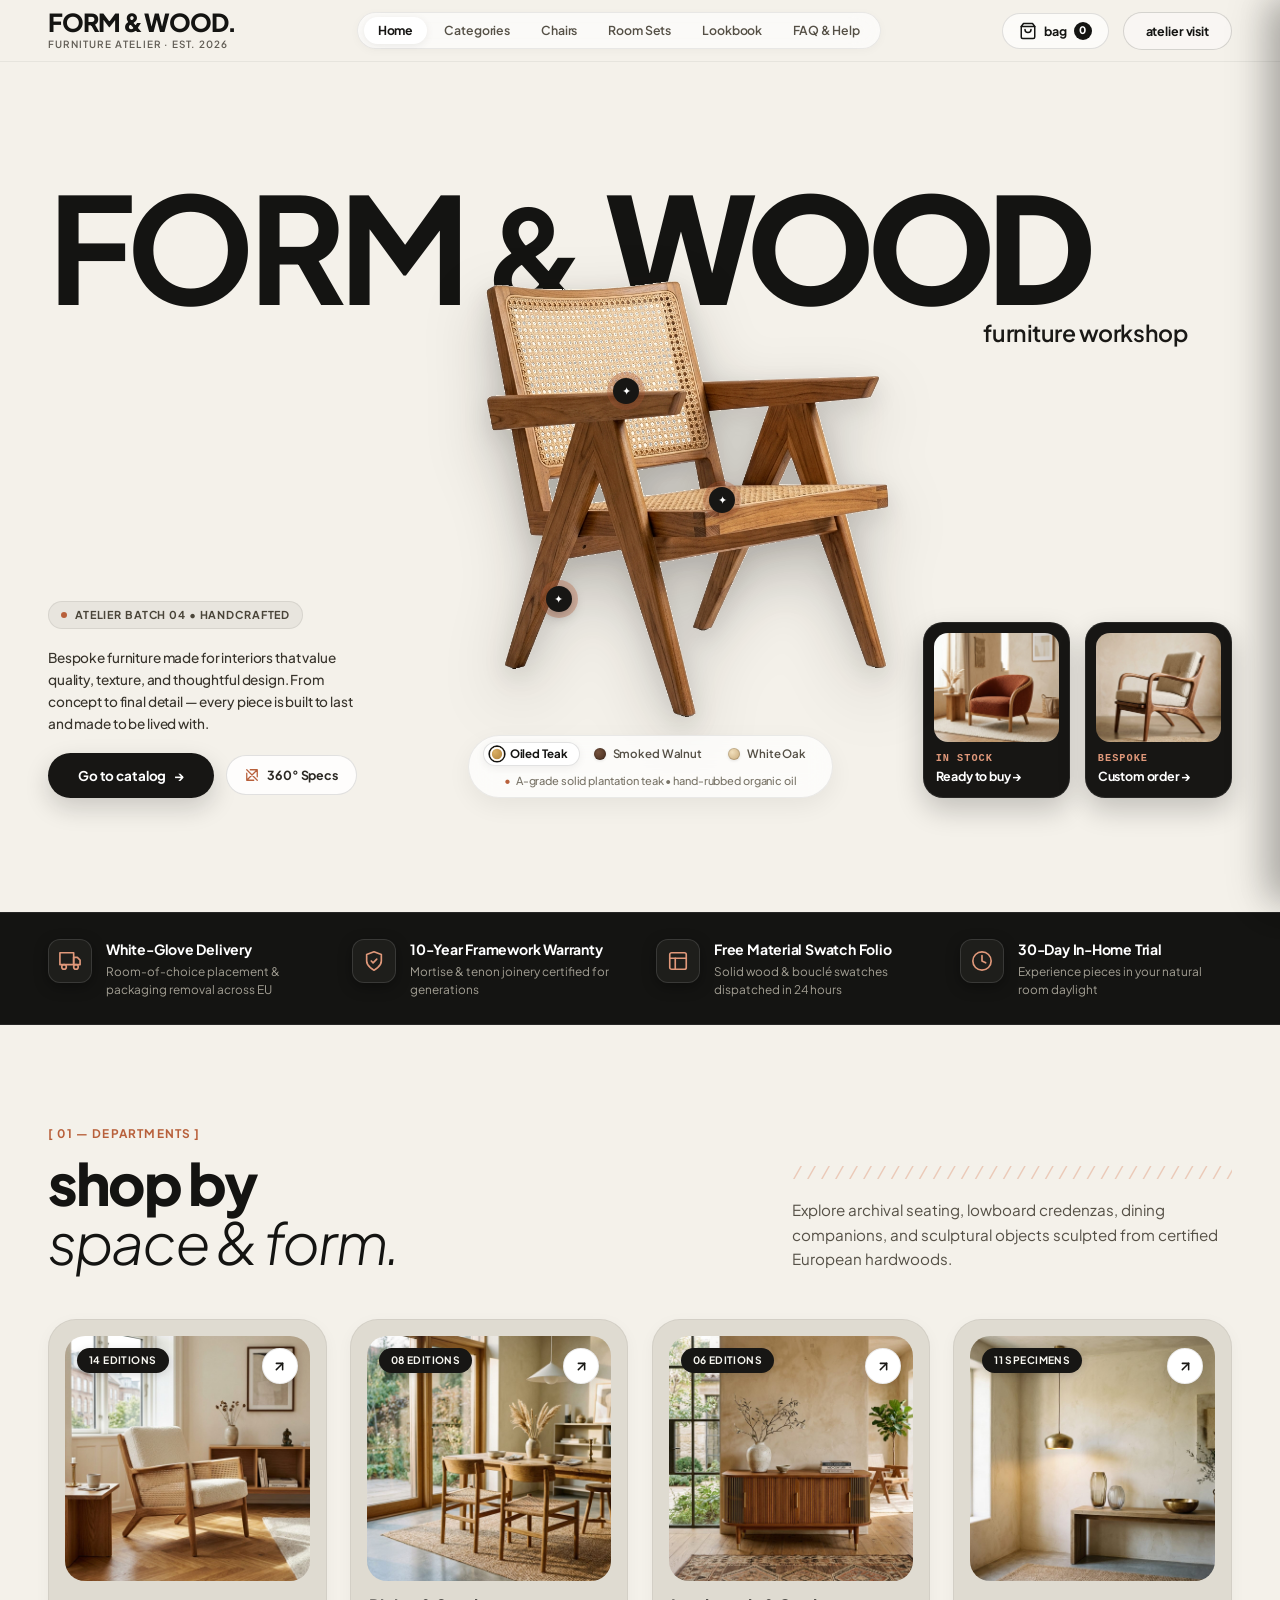
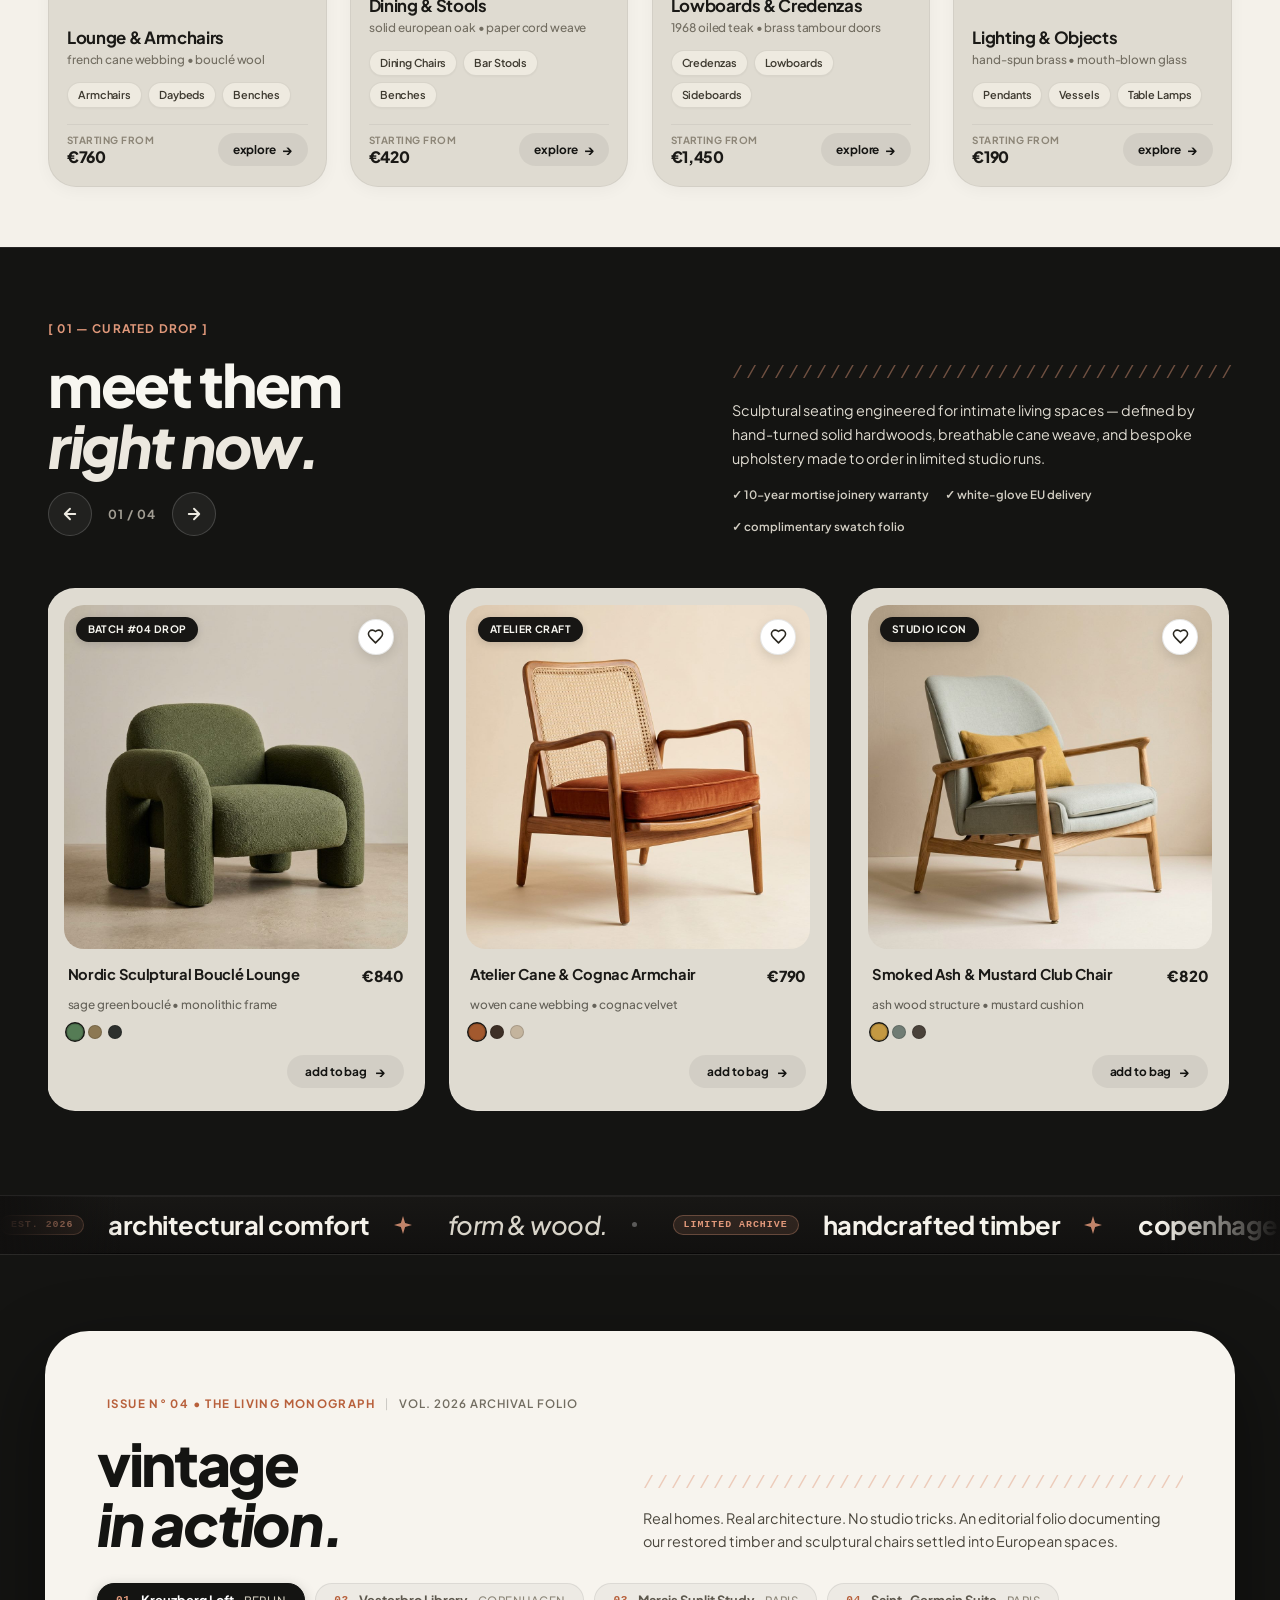
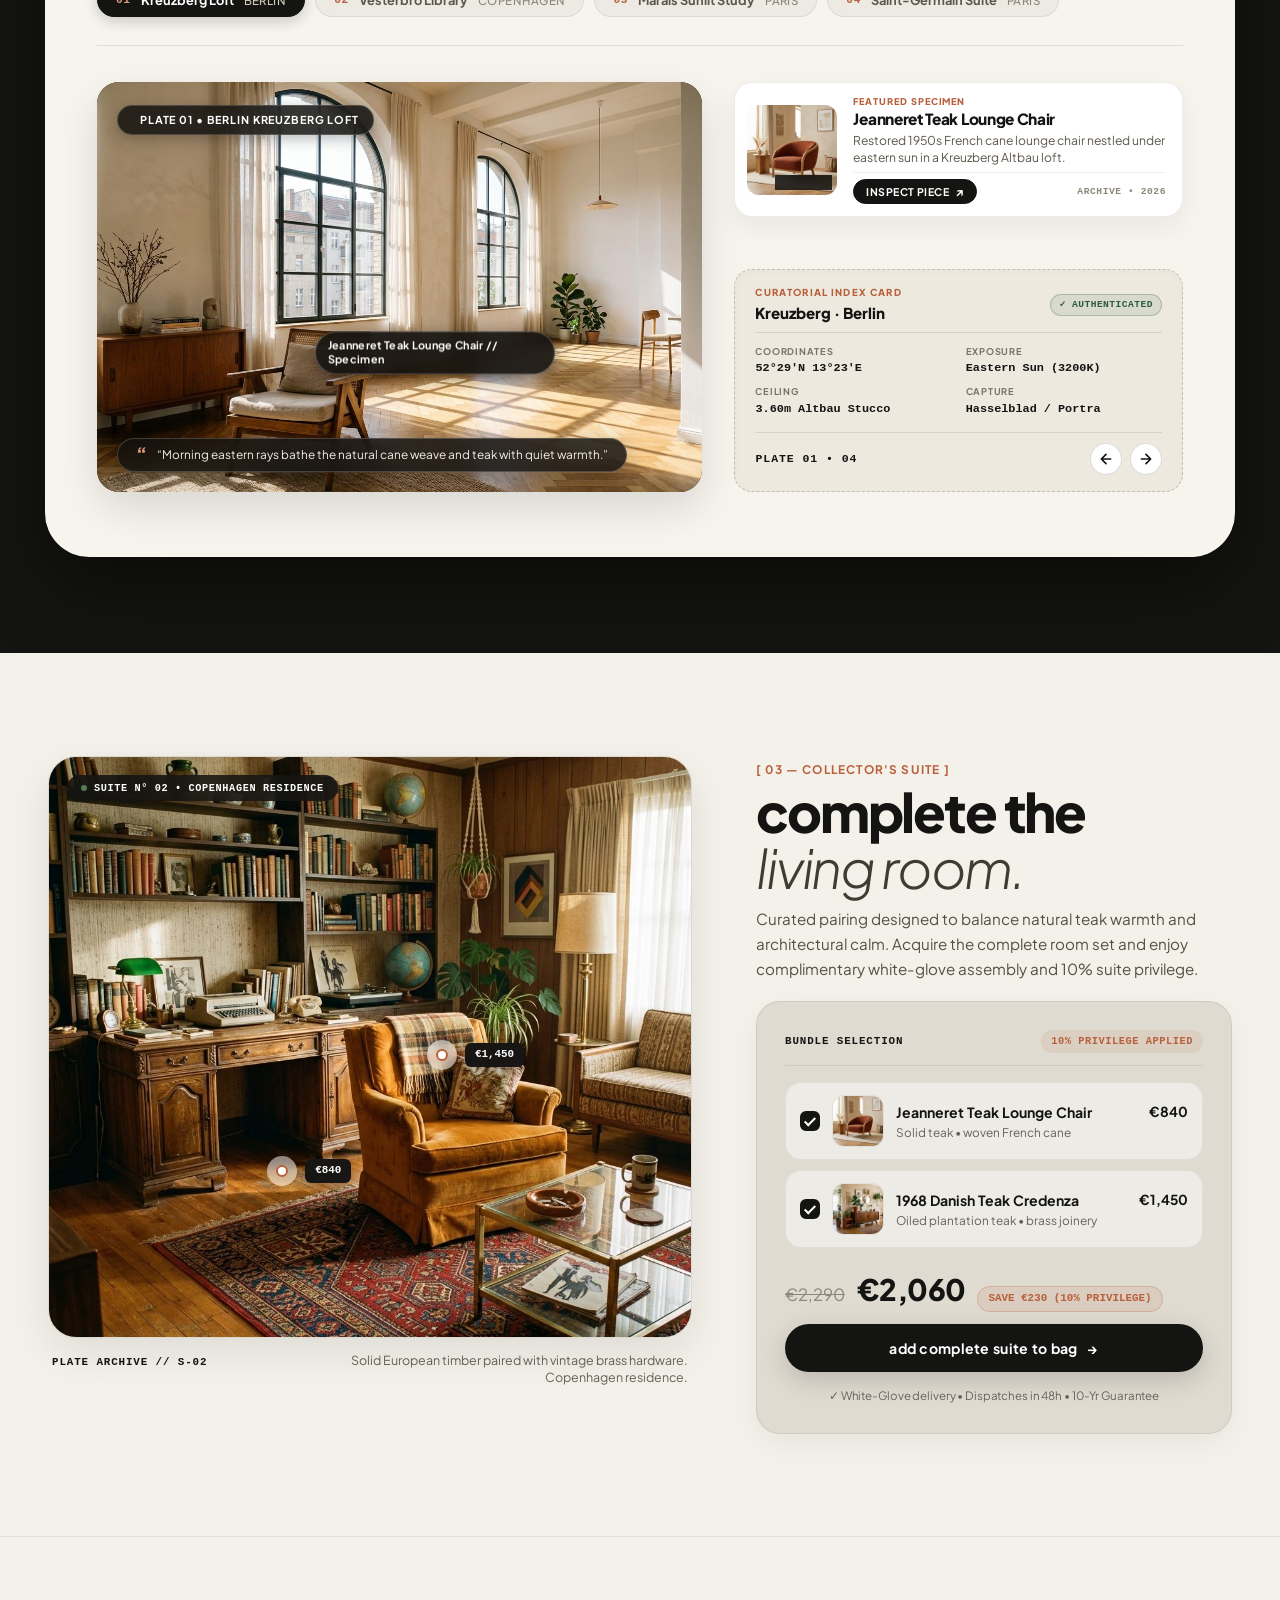
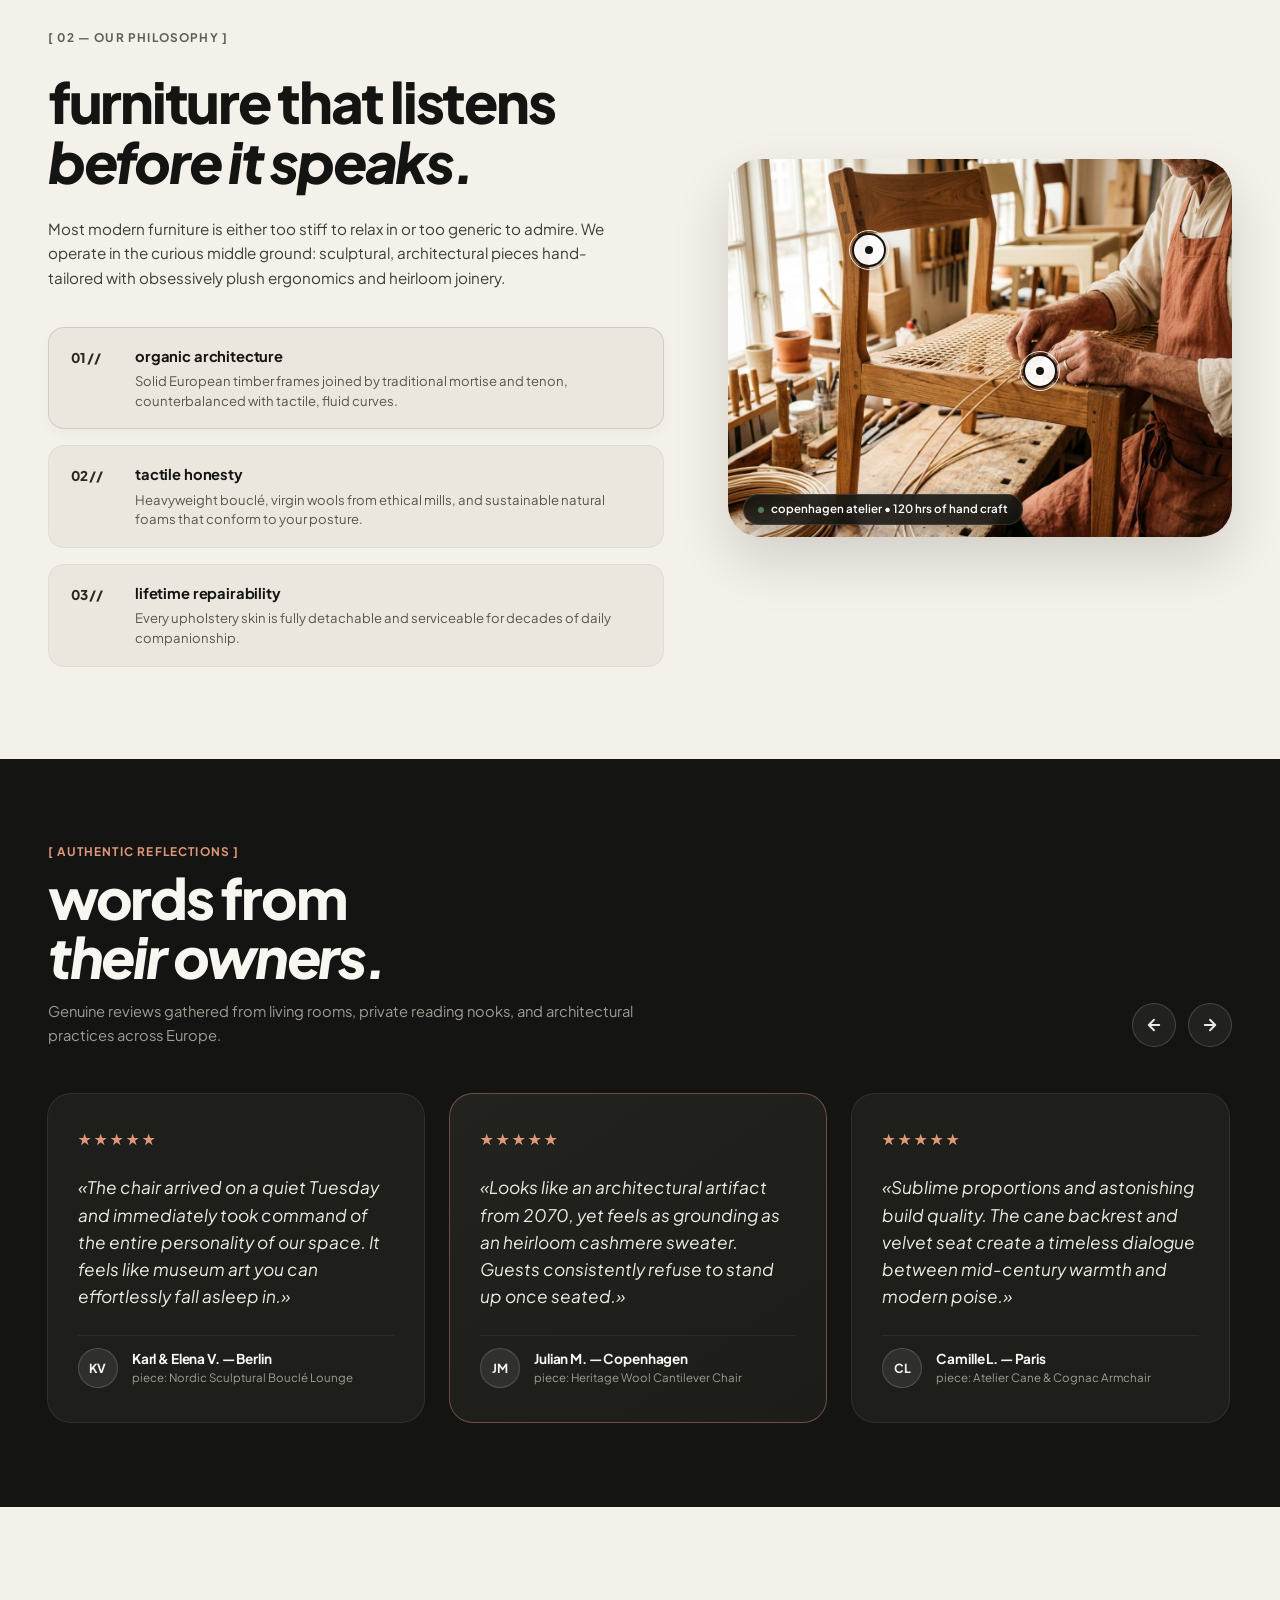
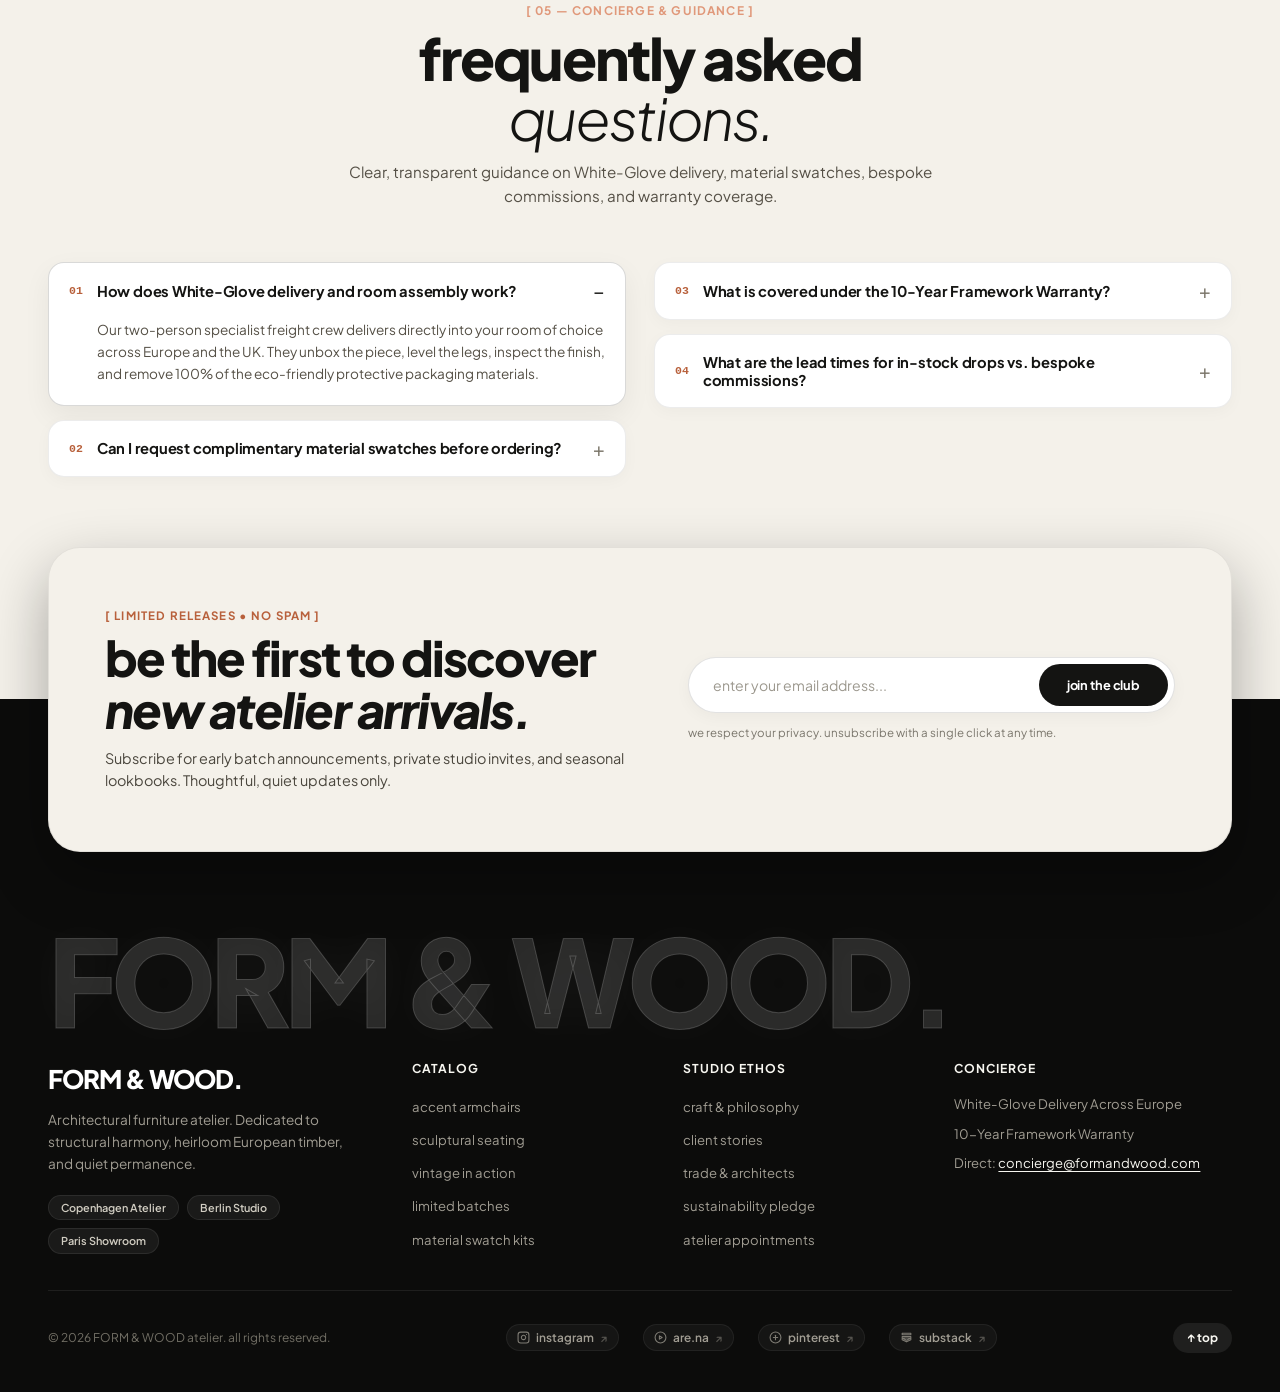
==== index.html @ 81fa268f "Initial commit: FORM & WOOD architectural furniture atelier website" ====
<!DOCTYPE html>
<html lang="en">

<head>
    <meta charset="UTF-8">
    <meta name="viewport" content="width=device-width, initial-scale=1.0">
    <title>FORM &amp; WOOD — Architectural Furniture Atelier &amp; Handcrafted Seating</title>
    
    <!-- Primary Meta Tags -->
    <meta name="title" content="FORM &amp; WOOD — Architectural Furniture Atelier &amp; Handcrafted Seating">
    <meta name="description"
        content="FORM &amp; WOOD is a Copenhagen-based furniture atelier creating heirloom-grade architectural armchairs, solid plantation teak joinery, hand-woven French cane, and tactile bouclé seating tailored in limited atelier batches.">
    <meta name="keywords"
        content="architectural furniture, designer armchairs, handcrafted teak chairs, bouclé lounge chair, mid-century modern furniture, cane webbing seating, bespoke wood furniture Copenhagen, luxury interior seating, heirloom joinery">
    <meta name="author" content="FORM &amp; WOOD Atelier">
    <meta name="robots" content="index, follow, max-image-preview:large, max-snippet:-1, max-video-preview:-1">
    <link rel="canonical" href="https://formandwood.com/">

    <!-- Open Graph / Facebook -->
    <meta property="og:type" content="website">
    <meta property="og:url" content="https://formandwood.com/">
    <meta property="og:title" content="FORM &amp; WOOD — Architectural Furniture Atelier &amp; Handcrafted Seating">
    <meta property="og:description"
        content="Heirloom-grade architectural armchairs, solid plantation teak joinery, hand-woven French cane, and tactile bouclé seating crafted in Copenhagen.">
    <meta property="og:image" content="https://formandwood.com/assets/images/hero-card-ready.jpg">
    <meta property="og:locale" content="en_US">
    <meta property="og:site_name" content="FORM &amp; WOOD">

    <!-- Twitter Card -->
    <meta name="twitter:card" content="summary_large_image">
    <meta name="twitter:url" content="https://formandwood.com/">
    <meta name="twitter:title" content="FORM &amp; WOOD — Architectural Furniture Atelier">
    <meta name="twitter:description"
        content="Sculptural, architectural furniture hand-tailored with heirloom mortise-and-tenon joinery and tactile organic textiles.">
    <meta name="twitter:image" content="https://formandwood.com/assets/images/hero-card-ready.jpg">

    <!-- Structured Data (Schema.org JSON-LD): Organization, Store & Furniture Catalog -->
    <script type="application/ld+json">
    {
      "@context": "https://schema.org",
      "@graph": [
        {
          "@type": "FurnitureStore",
          "@id": "https://formandwood.com/#store",
          "name": "FORM & WOOD",
          "url": "https://formandwood.com/",
          "logo": "https://formandwood.com/assets/images/favicon.svg",
          "image": "https://formandwood.com/assets/images/hero-card-ready.jpg",
          "description": "Copenhagen design atelier specializing in bespoke architectural seating, sustainable teak joinery, and natural French cane craftsmanship.",
          "priceRange": "$$$$",
          "currenciesAccepted": "EUR, USD, GBP",
          "paymentAccepted": "Credit Card, Bank Transfer",
          "address": {
            "@type": "PostalAddress",
            "streetAddress": "Bredgade 42",
            "addressLocality": "Copenhagen",
            "postalCode": "1260",
            "addressCountry": "DK"
          },
          "openingHours": "Mo-Fr 10:00-18:00, Sa 11:00-16:00",
          "telephone": "+45 33 12 40 00"
        },
        {
          "@type": "ItemList",
          "@id": "https://formandwood.com/#featured-products",
          "name": "Featured Atelier Armchairs",
          "itemListElement": [
            {
              "@type": "ListItem",
              "position": 1,
              "item": {
                "@type": "Product",
                "name": "Nordic Sculptural Bouclé Lounge",
                "description": "Monolithic sculptural armchair tailored in sage green textured bouclé with deep interior ergonomics and solid plantation ash framing.",
                "image": "https://formandwood.com/assets/images/chair-backup.jpg",
                "brand": { "@type": "Brand", "name": "FORM & WOOD" },
                "offers": {
                  "@type": "Offer",
                  "price": "840.00",
                  "priceCurrency": "EUR",
                  "availability": "https://schema.org/InStock"
                }
              }
            },
            {
              "@type": "ListItem",
              "position": 2,
              "item": {
                "@type": "Product",
                "name": "Atelier Cane & Cognac Armchair",
                "description": "Hand-woven natural cane webbing paired with cognac velvet and angled solid wood craftsmanship.",
                "image": "https://formandwood.com/assets/images/chair-decisions.jpg",
                "brand": { "@type": "Brand", "name": "FORM & WOOD" },
                "offers": {
                  "@type": "Offer",
                  "price": "790.00",
                  "priceCurrency": "EUR",
                  "availability": "https://schema.org/InStock"
                }
              }
            },
            {
              "@type": "ListItem",
              "position": 3,
              "item": {
                "@type": "Product",
                "name": "Smoked Ash & Mustard Club Chair",
                "description": "Sculptural ash framing meeting rich mustard velvet cushions with natural latex ergonomic interior core.",
                "image": "https://formandwood.com/assets/images/chair-trust-issues.jpg",
                "brand": { "@type": "Brand", "name": "FORM & WOOD" },
                "offers": {
                  "@type": "Offer",
                  "price": "820.00",
                  "priceCurrency": "EUR",
                  "availability": "https://schema.org/InStock"
                }
              }
            },
            {
              "@type": "ListItem",
              "position": 4,
              "item": {
                "@type": "Product",
                "name": "Minimalist Oak & Linen Lounge",
                "description": "Oatmeal textured linen tailored over curved solid oak architecture for contemplative seating spaces.",
                "image": "https://formandwood.com/assets/images/chair-silent.jpg",
                "brand": { "@type": "Brand", "name": "FORM & WOOD" },
                "offers": {
                  "@type": "Offer",
                  "price": "760.00",
                  "priceCurrency": "EUR",
                  "availability": "https://schema.org/InStock"
                }
              }
            }
          ]
        }
      ]
    }
    </script>

    <!-- Google Fonts: Plus Jakarta Sans (Brand Typography) -->
    <link rel="preconnect" href="https://fonts.googleapis.com">
    <link rel="preconnect" href="https://fonts.gstatic.com" crossorigin>
    <link
        href="https://fonts.googleapis.com/css2?family=Plus+Jakarta+Sans:ital,wght@0,300;0,400;0,500;0,600;0,700;0,800;1,300;1,400;1,600;1,700;1,800&display=swap"
        rel="stylesheet">

    <!-- Brand Favicon -->
    <link rel="icon" type="image/svg+xml" href="assets/images/favicon.svg?v=2">
    <link rel="apple-touch-icon" href="assets/images/favicon.svg?v=2">

    <!-- Stylesheets -->
    <link rel="stylesheet" href="css/owl.carousel.min.css">
    <link rel="stylesheet" href="css/owl.theme.default.min.css">
    <link rel="stylesheet" href="css/style.css?v=5.3">
</head>

<body>

    <!-- 0. STICKY ATELIER NAVBAR -->
    <header class="site-header" id="header">
        <div class="container header-container">
            <nav class="navbar" aria-label="Main Navigation">
                <div class="nav-left">
                    <a href="#hero" class="brand-logo" aria-label="FORM & WOOD home">
                        <span class="logo-main">FORM &amp; WOOD.</span>
                        <span class="logo-sub">furniture atelier · est. 2026</span>
                    </a>
                </div>

                <ul class="nav-center-links" role="menubar" aria-label="Main navigation categories">
                    <li role="none"><a href="#hero" class="nav-link active" role="menuitem">Home</a></li>
                    <li role="none"><a href="#collection" class="nav-link" role="menuitem">Categories</a></li>
                    <li role="none"><a href="#catalog" class="nav-link" role="menuitem">Chairs</a></li>
                    <li role="none"><a href="#suite" class="nav-link" role="menuitem">Room Sets</a></li>
                    <li role="none"><a href="#vintage" class="nav-link" role="menuitem">Lookbook</a></li>
                    <li role="none"><a href="#faq" class="nav-link" role="menuitem">FAQ &amp; Help</a></li>
                </ul>

                <div class="nav-actions">
                    <button type="button" class="nav-bag-btn" id="openCartBtn" aria-label="Open Shopping Bag">
                        <span class="bag-icon">
                            <svg width="18" height="18" viewBox="0 0 24 24" fill="none" stroke="currentColor"
                                stroke-width="2" stroke-linecap="round" stroke-linejoin="round">
                                <path d="M6 2L3 6v14a2 2 0 0 0 2 2h14a2 2 0 0 0 2-2V6l-3-4z"></path>
                                <line x1="3" y1="6" x2="21" y2="6"></line>
                                <path d="M16 10a4 4 0 0 1-8 0"></path>
                            </svg>
                        </span>
                        <span class="bag-label">bag</span>
                        <span class="bag-count" id="cartCountBadge">0</span>
                    </button>
                    <a href="#contact" class="nav-contact-pill">atelier visit</a>
                    <button type="button" class="mobile-toggle" id="mobileMenuBtn" aria-label="Toggle navigation menu">
                        <span class="bar"></span>
                        <span class="bar"></span>
                    </button>
                </div>
            </nav>
        </div>
    </header>

    <!-- MOBILE NAVIGATION OVERLAY -->
    <div class="mobile-drawer" id="mobileDrawer">
        <div class="mobile-drawer-header">
            <span class="mobile-drawer-title">FORM &amp; WOOD.</span>
            <button type="button" class="drawer-close-btn" id="closeMobileMenuBtn"
                aria-label="Close menu">&times;</button>
        </div>
        <ul class="mobile-nav-list">
            <li><a href="#hero" class="mobile-nav-link">home</a></li>
            <li><a href="#collection" class="mobile-nav-link">categories</a></li>
            <li><a href="#catalog" class="mobile-nav-link">chairs</a></li>
            <li><a href="#suite" class="mobile-nav-link">room sets</a></li>
            <li><a href="#vintage" class="mobile-nav-link">lookbook</a></li>
            <li><a href="#craft" class="mobile-nav-link">craft &amp; materials</a></li>
            <li><a href="#stories" class="mobile-nav-link">reviews &amp; spaces</a></li>
            <li><a href="#faq" class="mobile-nav-link">faq &amp; help</a></li>
            <li><a href="#contact" class="mobile-nav-link">contact &amp; showroom</a></li>
        </ul>
        <div class="mobile-drawer-footer">
            <p>handcrafted furniture &bull; bespoke commissions</p>
            <a href="mailto:concierge@formandwood.com">concierge@formandwood.com</a>
        </div>
    </div>
    <div class="drawer-backdrop" id="drawerBackdrop"></div>

    <!-- 1. HERO SECTION (EDITORIAL ARCHITECTURAL ATELIER) -->
    <section class="hero-section" id="hero">
        <div class="container hero-container">
            <!-- Background Giant Typography Layer (behind chair) -->
            <div class="hero-editorial-brand" aria-label="FORM & WOOD furniture workshop">
                <h1 class="hero-giant-word"><span class="brand-light">FORM</span><span
                        class="brand-amp">&nbsp;&amp;&nbsp;</span><span class="brand-bold">WOOD</span></h1>
                <span class="hero-giant-sub">furniture workshop</span>
            </div>

            <!-- Foreground Stage: Centerpiece Chair flanked by Bespoke Copy and Archival Action Cards -->
            <div class="hero-editorial-stage" id="heroStage">
                <!-- Left Column: Manifesto Copy, Live Batch Badge & Primary Catalog CTA -->
                <div class="hero-manifesto-col">
                    <div class="hero-manifesto-badge" aria-label="Workshop production status">
                        <span class="badge-dot pulse-indicator"></span>
                        <span class="badge-text">Atelier Batch 04 &bull; Handcrafted</span>
                    </div>

                    <p class="hero-manifesto-text">
                        Bespoke furniture made for interiors that value quality, texture, and thoughtful design. From
                        concept to final detail &mdash; every piece is built to last and made to be lived with.
                    </p>

                    <div class="hero-cta-row">
                        <a href="#catalog" class="hero-pill-cta">
                            <span>Go to catalog</span>
                            <span class="cta-arrow">&rarr;</span>
                        </a>
                        <button type="button" class="hero-blueprint-toggle" id="toggleDimensionsBtn"
                            aria-label="Toggle architectural dimension blueprint">
                            <svg class="spec-icon" width="14" height="14" viewBox="0 0 24 24" fill="none"
                                stroke="currentColor" stroke-width="2.2" stroke-linecap="round" stroke-linejoin="round">
                                <path d="M21 3L3 21M3 3l18 18M9 3h12v12M3 9v12h12"></path>
                            </svg>
                            <span class="btn-label">360&deg; Specs</span>
                        </button>
                    </div>
                </div>

                <!-- Centerpiece Pierre Jeanneret Style Cane Lounge Armchair -->
                <div class="hero-chair-stage" id="heroChairStage">
                    <div class="hero-chair-canvas" id="heroChairCanvas">
                        <img src="assets/images/hero-cane-chair.png"
                            alt="Pierre Jeanneret style handcrafted teak and cane lounge armchair"
                            class="hero-featured-image" id="heroMainChairImg">

                        <!-- Creative Feature 1: Craft Anatomy Hotspots -->
                        <div class="hero-hotspots-layer" id="heroHotspotsLayer"
                            aria-label="Craft anatomy inspection points">
                            <!-- Hotspot 1: Hand-Woven Cane Backrest -->
                            <div class="hero-hotspot hotspot-backrest" data-spot="1" tabindex="0" role="button"
                                aria-label="Inspect cane webbing backrest">
                                <span class="hotspot-pulse"></span>
                                <span class="hotspot-dot">✦</span>
                                <div class="hotspot-card">
                                    <div class="hotspot-card-badge">Cane Craft</div>
                                    <h4 class="hotspot-card-title">Hand-Woven Rattan</h4>
                                    <p class="hotspot-card-desc">Traditional French 6-way octagonal cane weave providing
                                        breathable, ergonomic back support.</p>
                                </div>
                            </div>

                            <!-- Hotspot 2: Teak Armrest Joinery -->
                            <div class="hero-hotspot hotspot-armrest" data-spot="2" tabindex="0" role="button"
                                aria-label="Inspect mortise and tenon joinery">
                                <span class="hotspot-pulse"></span>
                                <span class="hotspot-dot">✦</span>
                                <div class="hotspot-card">
                                    <div class="hotspot-card-badge">Joint Detail</div>
                                    <h4 class="hotspot-card-title">Mortise &amp; Tenon</h4>
                                    <p class="hotspot-card-desc">Hand-chiseled interlocking teak joinery with zero
                                        visible metal fasteners. Built for generations.</p>
                                </div>
                            </div>

                            <!-- Hotspot 3: Inverted V Compass Leg -->
                            <div class="hero-hotspot hotspot-leg" data-spot="3" tabindex="0" role="button"
                                aria-label="Inspect architectural compass leg">
                                <span class="hotspot-pulse"></span>
                                <span class="hotspot-dot">✦</span>
                                <div class="hotspot-card">
                                    <div class="hotspot-card-badge">Silhouette</div>
                                    <h4 class="hotspot-card-title">Inverted 'V' Compass Leg</h4>
                                    <p class="hotspot-card-desc">Iconic 1950s architectural cantilevered legs engineered
                                        for balanced weight distribution.</p>
                                </div>
                            </div>
                        </div>

                        <!-- Creative Feature 2: Architectural Blueprint Dimension Lines -->
                        <div class="hero-blueprint-layer" id="heroBlueprintLayer" aria-hidden="true">
                            <div class="blueprint-line line-width">
                                <span class="line-rule"></span>
                                <span class="line-label">W: 64 cm</span>
                            </div>
                            <div class="blueprint-line line-height">
                                <span class="line-rule"></span>
                                <span class="line-label">H: 78 cm</span>
                            </div>
                            <div class="blueprint-line line-seat">
                                <span class="line-rule"></span>
                                <span class="line-label">Seat: 42 cm</span>
                            </div>
                            <div class="blueprint-spec-tag">
                                <span>Solid Plantation Teak &bull; 12.8 kg</span>
                            </div>
                        </div>
                    </div>

                    <!-- Interactive Material Swatch Bar -->
                    <div class="hero-material-swatch-bar" role="region" aria-label="Material Finish Selector">
                        <div class="swatch-chips-group">
                            <button type="button" class="swatch-chip active" data-finish="teak"
                                data-label="Natural Oiled Teak"
                                data-grain="A-grade solid plantation teak · hand-rubbed organic oil"
                                aria-label="Natural Oiled Teak finish">
                                <span class="swatch-dot dot-teak"></span>
                                <span class="swatch-name">Oiled Teak</span>
                            </button>
                            <button type="button" class="swatch-chip" data-finish="walnut"
                                data-label="Smoked Dark Walnut"
                                data-grain="Deep smoked walnut structure · matte wax seal"
                                aria-label="Smoked Dark Walnut finish">
                                <span class="swatch-dot dot-walnut"></span>
                                <span class="swatch-name">Smoked Walnut</span>
                            </button>
                            <button type="button" class="swatch-chip" data-finish="oak" data-label="Natural White Oak"
                                data-grain="Scandinavian white oak &bull; matte organic wax"
                                aria-label="Natural White Oak finish">
                                <span class="swatch-dot dot-oak"></span>
                                <span class="swatch-name">White Oak</span>
                            </button>
                        </div>
                        <div class="swatch-live-spec" id="swatchLiveSpec" aria-live="polite">
                            <span class="spec-bullet">&bull;</span>
                            <span class="spec-desc" id="swatchSpecText">A-grade solid plantation teak &bull; hand-rubbed
                                organic oil</span>
                        </div>
                    </div>
                </div>

                <!-- Right Column: Dual Rounded Dark Action Cards (reference styling) -->
                <div class="hero-action-cards" aria-label="Atelier options">
                    <div class="hero-action-card" data-quick-view data-product="c1" role="button" tabindex="0"
                        aria-label="Ready to buy curated chairs - quick view">
                        <div class="action-card-thumb">
                            <img src="assets/images/hero-card-ready.jpg?v=7" alt="Curated gallery showroom interior"
                                loading="lazy">
                        </div>
                        <div class="action-card-footer">
                            <span class="action-card-kicker">in stock</span>
                            <span class="action-card-title">Ready to buy &rarr;</span>
                        </div>
                    </div>

                    <div class="hero-action-card" data-quick-view data-product="c2" role="button" tabindex="0"
                        aria-label="Custom order workshop consultation - quick view">
                        <div class="action-card-thumb">
                            <img src="assets/images/hero-card-custom.jpg?v=5"
                                alt="Architectural furniture blueprint joinery sketch" loading="lazy">
                        </div>
                        <div class="action-card-footer">
                            <span class="action-card-kicker">bespoke</span>
                            <span class="action-card-title">Custom order &rarr;</span>
                        </div>
                    </div>
                </div>
            </div>
        </div>
    </section>



    <main>
        <!-- E-COMMERCE VALUE GUARANTEES STRIP -->
        <section class="trust-guarantees-strip" aria-label="Atelier purchasing guarantees">
            <div class="container">
                <div class="trust-grid">
                    <div class="trust-card">
                        <div class="trust-icon-box">
                            <svg width="22" height="22" viewBox="0 0 24 24" fill="none" stroke="currentColor"
                                stroke-width="1.8" stroke-linecap="round" stroke-linejoin="round">
                                <rect x="1" y="3" width="15" height="13"></rect>
                                <polygon points="16 8 20 8 23 11 23 16 16 16 16 8"></polygon>
                                <circle cx="5.5" cy="18.5" r="2.5"></circle>
                                <circle cx="18.5" cy="18.5" r="2.5"></circle>
                            </svg>
                        </div>
                        <div class="trust-text">
                            <h4>White-Glove Delivery</h4>
                            <p>Room-of-choice placement &amp; packaging removal across EU</p>
                        </div>
                    </div>

                    <div class="trust-card">
                        <div class="trust-icon-box">
                            <svg width="22" height="22" viewBox="0 0 24 24" fill="none" stroke="currentColor"
                                stroke-width="1.8" stroke-linecap="round" stroke-linejoin="round">
                                <path d="M12 22s8-4 8-10V5l-8-3-8 3v7c0 6 8 10 8 10z"></path>
                                <path d="m9 12 2 2 4-4"></path>
                            </svg>
                        </div>
                        <div class="trust-text">
                            <h4>10-Year Framework Warranty</h4>
                            <p>Mortise &amp; tenon joinery certified for generations</p>
                        </div>
                    </div>

                    <div class="trust-card">
                        <div class="trust-icon-box">
                            <svg width="22" height="22" viewBox="0 0 24 24" fill="none" stroke="currentColor"
                                stroke-width="1.8" stroke-linecap="round" stroke-linejoin="round">
                                <rect x="3" y="3" width="18" height="18" rx="2" ry="2"></rect>
                                <line x1="3" y1="9" x2="21" y2="9"></line>
                                <line x1="9" y1="21" x2="9" y2="9"></line>
                            </svg>
                        </div>
                        <div class="trust-text">
                            <h4>Free Material Swatch Folio</h4>
                            <p>Solid wood &amp; bouclé swatches dispatched in 24 hours</p>
                        </div>
                    </div>

                    <div class="trust-card">
                        <div class="trust-icon-box">
                            <svg width="22" height="22" viewBox="0 0 24 24" fill="none" stroke="currentColor"
                                stroke-width="1.8" stroke-linecap="round" stroke-linejoin="round">
                                <circle cx="12" cy="12" r="10"></circle>
                                <path d="M12 6v6l4 2"></path>
                            </svg>
                        </div>
                        <div class="trust-text">
                            <h4>30-Day In-Home Trial</h4>
                            <p>Experience pieces in your natural room daylight</p>
                        </div>
                    </div>
                </div>
            </div>
        </section>

        <!-- SHOP BY ARCHITECTURAL DEPARTMENT -->
        <section class="departments-section" id="collection">
            <div class="container">
                <div class="departments-header">
                    <div class="dept-title-group">
                        <span class="section-kicker">[ 01 &mdash; departments ]</span>
                        <h2 class="departments-title">
                            shop by<br>
                            <em>space &amp; form.</em>
                        </h2>
                    </div>
                    <div class="departments-desc-col">
                        <div class="stripes-pattern" aria-hidden="true">
                            ///////////////////////////////////////////////////
                        </div>
                        <p class="departments-desc">
                            Explore archival seating, lowboard credenzas, dining companions, and sculptural objects
                            sculpted
                            from certified European hardwoods.
                        </p>
                    </div>
                </div>

                <div class="departments-grid">
                    <!-- Dept 1: Lounge & Armchairs -->
                    <article class="dept-card" data-category="lounge">
                        <div class="dept-card-media">
                            <span class="dept-item-badge">14 editions</span>
                            <span class="dept-portal-icon" aria-hidden="true">
                                <svg width="15" height="15" viewBox="0 0 24 24" fill="none" stroke="currentColor"
                                    stroke-width="2.5" stroke-linecap="round" stroke-linejoin="round">
                                    <line x1="7" y1="17" x2="17" y2="7"></line>
                                    <polyline points="7 7 17 7 17 17"></polyline>
                                </svg>
                            </span>
                            <img src="assets/images/dept_lounge_chair.jpg"
                                alt="Lounge and Armchairs with French cane webbing and bouclé wool"
                                class="dept-card-image" loading="lazy">
                        </div>
                        <div class="dept-card-details">
                            <div class="dept-title-group">
                                <h3 class="dept-name">Lounge &amp; Armchairs</h3>
                                <span class="dept-specs">french cane webbing &bull; boucl&eacute; wool</span>
                            </div>

                            <div class="dept-tags-row" aria-label="Curated categories">
                                <span class="dept-tag">Armchairs</span>
                                <span class="dept-tag">Daybeds</span>
                                <span class="dept-tag">Benches</span>
                            </div>

                            <div class="dept-bottom-row">
                                <div class="dept-price-wrap">
                                    <span class="dept-price-label">Starting from</span>
                                    <span class="dept-price">&euro;760</span>
                                </div>
                                <a href="#catalog" class="dept-action-pill" aria-label="Explore Lounge &amp; Armchairs">
                                    <span>explore</span>
                                    <span class="action-arrow">&rarr;</span>
                                </a>
                            </div>
                        </div>
                    </article>

                    <!-- Dept 2: Dining & Stools -->
                    <article class="dept-card" data-category="dining">
                        <div class="dept-card-media">
                            <span class="dept-item-badge">08 editions</span>
                            <span class="dept-portal-icon" aria-hidden="true">
                                <svg width="15" height="15" viewBox="0 0 24 24" fill="none" stroke="currentColor"
                                    stroke-width="2.5" stroke-linecap="round" stroke-linejoin="round">
                                    <line x1="7" y1="17" x2="17" y2="7"></line>
                                    <polyline points="7 7 17 7 17 17"></polyline>
                                </svg>
                            </span>
                            <img src="assets/images/dept_dining_stools.jpg"
                                alt="Dining chairs and stools in solid European oak and paper cord weave"
                                class="dept-card-image" loading="lazy">
                        </div>
                        <div class="dept-card-details">
                            <div class="dept-title-group">
                                <h3 class="dept-name">Dining &amp; Stools</h3>
                                <span class="dept-specs">solid european oak &bull; paper cord weave</span>
                            </div>

                            <div class="dept-tags-row" aria-label="Curated categories">
                                <span class="dept-tag">Dining Chairs</span>
                                <span class="dept-tag">Bar Stools</span>
                                <span class="dept-tag">Benches</span>
                            </div>

                            <div class="dept-bottom-row">
                                <div class="dept-price-wrap">
                                    <span class="dept-price-label">Starting from</span>
                                    <span class="dept-price">&euro;420</span>
                                </div>
                                <a href="#catalog" class="dept-action-pill" aria-label="Explore Dining &amp; Stools">
                                    <span>explore</span>
                                    <span class="action-arrow">&rarr;</span>
                                </a>
                            </div>
                        </div>
                    </article>

                    <!-- Dept 3: Lowboards & Credenzas -->
                    <article class="dept-card" data-category="storage">
                        <div class="dept-card-media">
                            <span class="dept-item-badge">06 editions</span>
                            <span class="dept-portal-icon" aria-hidden="true">
                                <svg width="15" height="15" viewBox="0 0 24 24" fill="none" stroke="currentColor"
                                    stroke-width="2.5" stroke-linecap="round" stroke-linejoin="round">
                                    <line x1="7" y1="17" x2="17" y2="7"></line>
                                    <polyline points="7 7 17 7 17 17"></polyline>
                                </svg>
                            </span>
                            <img src="assets/images/dept_credenza.jpg"
                                alt="Lowboards and credenzas in 1968 oiled teak with brass tambour doors"
                                class="dept-card-image" loading="lazy">
                        </div>
                        <div class="dept-card-details">
                            <div class="dept-title-group">
                                <h3 class="dept-name">Lowboards &amp; Credenzas</h3>
                                <span class="dept-specs">1968 oiled teak &bull; brass tambour doors</span>
                            </div>

                            <div class="dept-tags-row" aria-label="Curated categories">
                                <span class="dept-tag">Credenzas</span>
                                <span class="dept-tag">Lowboards</span>
                                <span class="dept-tag">Sideboards</span>
                            </div>

                            <div class="dept-bottom-row">
                                <div class="dept-price-wrap">
                                    <span class="dept-price-label">Starting from</span>
                                    <span class="dept-price">&euro;1,450</span>
                                </div>
                                <a href="#vintage" class="dept-action-pill"
                                    aria-label="Explore Lowboards &amp; Credenzas">
                                    <span>explore</span>
                                    <span class="action-arrow">&rarr;</span>
                                </a>
                            </div>
                        </div>
                    </article>

                    <!-- Dept 4: Artisanal Objects & Lighting -->
                    <article class="dept-card" data-category="objects">
                        <div class="dept-card-media">
                            <span class="dept-item-badge">11 specimens</span>
                            <span class="dept-portal-icon" aria-hidden="true">
                                <svg width="15" height="15" viewBox="0 0 24 24" fill="none" stroke="currentColor"
                                    stroke-width="2.5" stroke-linecap="round" stroke-linejoin="round">
                                    <line x1="7" y1="17" x2="17" y2="7"></line>
                                    <polyline points="7 7 17 7 17 17"></polyline>
                                </svg>
                            </span>
                            <img src="assets/images/dept_lighting_objects.jpg"
                                alt="Artisanal lighting and objects in hand-spun brass and mouth-blown glass"
                                class="dept-card-image" loading="lazy">
                        </div>
                        <div class="dept-card-details">
                            <div class="dept-title-group">
                                <h3 class="dept-name">Lighting &amp; Objects</h3>
                                <span class="dept-specs">hand-spun brass &bull; mouth-blown glass</span>
                            </div>

                            <div class="dept-tags-row" aria-label="Curated categories">
                                <span class="dept-tag">Pendants</span>
                                <span class="dept-tag">Vessels</span>
                                <span class="dept-tag">Table Lamps</span>
                            </div>

                            <div class="dept-bottom-row">
                                <div class="dept-price-wrap">
                                    <span class="dept-price-label">Starting from</span>
                                    <span class="dept-price">&euro;190</span>
                                </div>
                                <a href="#craft" class="dept-action-pill" aria-label="Explore Lighting &amp; Objects">
                                    <span>explore</span>
                                    <span class="action-arrow">&rarr;</span>
                                </a>
                            </div>
                        </div>
                    </article>
                </div>
            </div>
        </section>

        <!-- 2. MEET THEM RIGHT NOW SECTION -->
        <section class="catalog-spotlight-section" id="catalog">
            <div class="container">
                <div class="spotlight-header">
                    <div class="spotlight-title-group">
                        <span class="section-kicker">[ 01 &mdash; curated drop ]</span>
                        <h2 class="spotlight-title">
                            meet them<br>
                            <em>right now.</em>
                        </h2>
                        <div class="spotlight-nav-controls" aria-label="Carousel navigation">
                            <button type="button" class="ctrl-btn" id="chairsPrev" aria-label="Previous chairs">
                                <svg width="18" height="18" viewBox="0 0 24 24" fill="none" stroke="currentColor"
                                    stroke-width="2.5" stroke-linecap="round" stroke-linejoin="round">
                                    <path d="M19 12H5M12 19l-7-7 7-7" />
                                </svg>
                            </button>
                            <span class="carousel-counter" id="carouselCounter">01 / 04</span>
                            <button type="button" class="ctrl-btn" id="chairsNext" aria-label="Next chairs">
                                <svg width="18" height="18" viewBox="0 0 24 24" fill="none" stroke="currentColor"
                                    stroke-width="2.5" stroke-linecap="round" stroke-linejoin="round">
                                    <path d="M5 12h14M12 5l7 7-7 7" />
                                </svg>
                            </button>
                        </div>
                    </div>
                    <div class="spotlight-info-col">
                        <div class="stripes-pattern" aria-hidden="true">
                            ///////////////////////////////////////////////////
                        </div>
                        <p class="spotlight-desc">
                            Sculptural seating engineered for intimate living spaces &mdash; defined by hand-turned solid hardwoods, breathable cane weave, and bespoke upholstery made to order in limited studio runs.
                        </p>
                        <div class="spotlight-perks">
                            <span class="perk-item">✓ 10-year mortise joinery warranty</span>
                            <span class="perk-item">✓ white-glove EU delivery</span>
                            <span class="perk-item">✓ complimentary swatch folio</span>
                        </div>
                    </div>
                </div>

                <div class="chairs-carousel owl-carousel owl-theme" role="region" aria-label="Featured Chairs Gallery">
                    <!-- Card 1 -->
                    <article class="chair-card" data-product-id="c1" data-name="Nordic Sculptural Bouclé Lounge"
                        data-price="840" data-img="assets/images/chair-backup.jpg"
                        data-material="sage green bouclé · monolithic frame">
                        <div class="chair-card-image-wrap">
                            <span class="chair-badge-pill">batch #04 drop</span>
                            <button type="button" class="chair-wishlist-btn" aria-label="Save to wishlist"
                                data-name="Nordic Sculptural Bouclé Lounge">
                                <svg class="wishlist-icon" width="16" height="16" viewBox="0 0 24 24" fill="none"
                                    stroke="currentColor" stroke-width="2" stroke-linecap="round"
                                    stroke-linejoin="round">
                                    <path
                                        d="M19 14c1.49-1.46 3-3.21 3-5.5A5.5 5.5 0 0 0 16.5 3c-1.76 0-3 .5-4.5 2-1.5-1.5-2.74-2-4.5-2A5.5 5.5 0 0 0 2 8.5c0 2.3 1.5 4.05 3 5.5l7 7Z">
                                    </path>
                                </svg>
                            </button>
                            <img src="assets/images/chair-backup.jpg" alt="Nordic Sculptural Bouclé Lounge armchair"
                                class="chair-card-image">
                            <div class="card-hover-actions">
                                <button type="button" class="btn-quick-view" data-product="c1">quick view</button>
                            </div>
                        </div>
                        <div class="chair-card-details">
                            <div class="chair-title-row">
                                <h3 class="chair-name">Nordic Sculptural Bouclé Lounge</h3>
                                <span class="chair-price">&euro;840</span>
                            </div>
                            <span class="chair-specs">sage green bouclé &bull; monolithic frame</span>

                            <!-- Interactive mini swatch dots -->
                            <div class="card-swatches">
                                <span class="c-swatch active" style="background:#557c55;" title="Sage Bouclé"></span>
                                <span class="c-swatch" style="background:#8c7853;" title="Oat Taupe"></span>
                                <span class="c-swatch" style="background:#2d302d;" title="Charcoal"></span>
                            </div>

                            <div class="chair-footer-action">
                                <button type="button" class="chair-action-pill add-to-bag-btn" data-product-id="c1"
                                    data-name="Nordic Sculptural Bouclé Lounge" data-price="840"
                                    data-img="assets/images/chair-backup.jpg">
                                    <span>add to bag</span>
                                    <span class="action-arrow">&rarr;</span>
                                </button>
                            </div>
                        </div>
                    </article>

                    <!-- Card 2 -->
                    <article class="chair-card" data-product-id="c2"
                        data-name="Atelier Cane & Cognac Armchair" data-price="790"
                        data-img="assets/images/chair-decisions.jpg" data-material="woven cane webbing · cognac velvet">
                        <div class="chair-card-image-wrap">
                            <span class="chair-badge-pill">atelier craft</span>
                            <button type="button" class="chair-wishlist-btn" aria-label="Save to wishlist"
                                data-name="Atelier Cane & Cognac Armchair">
                                <svg class="wishlist-icon" width="16" height="16" viewBox="0 0 24 24" fill="none"
                                    stroke="currentColor" stroke-width="2" stroke-linecap="round"
                                    stroke-linejoin="round">
                                    <path
                                        d="M19 14c1.49-1.46 3-3.21 3-5.5A5.5 5.5 0 0 0 16.5 3c-1.76 0-3 .5-4.5 2-1.5-1.5-2.74-2-4.5-2A5.5 5.5 0 0 0 2 8.5c0 2.3 1.5 4.05 3 5.5l7 7Z">
                                    </path>
                                </svg>
                            </button>
                            <img src="assets/images/chair-decisions.jpg"
                                alt="Atelier Cane & Cognac Armchair armchair" class="chair-card-image">
                            <div class="card-hover-actions">
                                <button type="button" class="btn-quick-view" data-product="c2">quick view</button>
                            </div>
                        </div>
                        <div class="chair-card-details">
                            <div class="chair-title-row">
                                <h3 class="chair-name">Atelier Cane & Cognac Armchair</h3>
                                <span class="chair-price">&euro;790</span>
                            </div>
                            <span class="chair-specs">woven cane webbing &bull; cognac velvet</span>

                            <div class="card-swatches">
                                <span class="c-swatch active" style="background:#a3592e;" title="Cognac"></span>
                                <span class="c-swatch" style="background:#3d2f26;" title="Dark Walnut"></span>
                                <span class="c-swatch" style="background:#c4b49d;" title="Natural Cane"></span>
                            </div>

                            <div class="chair-footer-action">
                                <button type="button" class="chair-action-pill add-to-bag-btn" data-product-id="c2"
                                    data-name="Atelier Cane & Cognac Armchair" data-price="790"
                                    data-img="assets/images/chair-decisions.jpg">
                                    <span>add to bag</span>
                                    <span class="action-arrow">&rarr;</span>
                                </button>
                            </div>
                        </div>
                    </article>

                    <!-- Card 3 -->
                    <article class="chair-card" data-product-id="c3" data-name="Smoked Ash & Mustard Club Chair"
                        data-price="820" data-img="assets/images/chair-trust-issues.jpg"
                        data-material="ash wood structure · mustard cushion">
                        <div class="chair-card-image-wrap">
                            <span class="chair-badge-pill">studio icon</span>
                            <button type="button" class="chair-wishlist-btn" aria-label="Save to wishlist"
                                data-name="Smoked Ash & Mustard Club Chair">
                                <svg class="wishlist-icon" width="16" height="16" viewBox="0 0 24 24" fill="none"
                                    stroke="currentColor" stroke-width="2" stroke-linecap="round"
                                    stroke-linejoin="round">
                                    <path
                                        d="M19 14c1.49-1.46 3-3.21 3-5.5A5.5 5.5 0 0 0 16.5 3c-1.76 0-3 .5-4.5 2-1.5-1.5-2.74-2-4.5-2A5.5 5.5 0 0 0 2 8.5c0 2.3 1.5 4.05 3 5.5l7 7Z">
                                    </path>
                                </svg>
                            </button>
                            <img src="assets/images/chair-trust-issues.jpg" alt="Smoked Ash & Mustard Club Chair"
                                class="chair-card-image">
                            <div class="card-hover-actions">
                                <button type="button" class="btn-quick-view" data-product="c3">quick view</button>
                            </div>
                        </div>
                        <div class="chair-card-details">
                            <div class="chair-title-row">
                                <h3 class="chair-name">Smoked Ash & Mustard Club Chair</h3>
                                <span class="chair-price">&euro;820</span>
                            </div>
                            <span class="chair-specs">ash wood structure &bull; mustard cushion</span>

                            <div class="card-swatches">
                                <span class="c-swatch active" style="background:#c49942;" title="Mustard Velvet"></span>
                                <span class="c-swatch" style="background:#707c74;" title="Nordic Sage"></span>
                                <span class="c-swatch" style="background:#4a423a;" title="Smoked Ash"></span>
                            </div>

                            <div class="chair-footer-action">
                                <button type="button" class="chair-action-pill add-to-bag-btn" data-product-id="c3"
                                    data-name="Smoked Ash & Mustard Club Chair" data-price="820"
                                    data-img="assets/images/chair-trust-issues.jpg">
                                    <span>add to bag</span>
                                    <span class="action-arrow">&rarr;</span>
                                </button>
                            </div>
                        </div>
                    </article>

                    <!-- Card 4 -->
                    <article class="chair-card" data-product-id="c4" data-name="Minimalist Oak & Linen Lounge" data-price="760"
                        data-img="assets/images/chair-silent.jpg" data-material="oatmeal textured linen · curved oak">
                        <div class="chair-card-image-wrap">
                            <span class="chair-badge-pill">minimalist</span>
                            <button type="button" class="chair-wishlist-btn" aria-label="Save to wishlist"
                                data-name="Minimalist Oak & Linen Lounge">
                                <svg class="wishlist-icon" width="16" height="16" viewBox="0 0 24 24" fill="none"
                                    stroke="currentColor" stroke-width="2" stroke-linecap="round"
                                    stroke-linejoin="round">
                                    <path
                                        d="M19 14c1.49-1.46 3-3.21 3-5.5A5.5 5.5 0 0 0 16.5 3c-1.76 0-3 .5-4.5 2-1.5-1.5-2.74-2-4.5-2A5.5 5.5 0 0 0 2 8.5c0 2.3 1.5 4.05 3 5.5l7 7Z">
                                    </path>
                                </svg>
                            </button>
                            <img src="assets/images/chair-silent.jpg" alt="the silent companion minimalist chair"
                                class="chair-card-image">
                            <div class="card-hover-actions">
                                <button type="button" class="btn-quick-view" data-product="c4">quick view</button>
                            </div>
                        </div>
                        <div class="chair-card-details">
                            <div class="chair-title-row">
                                <h3 class="chair-name">Minimalist Oak & Linen Lounge</h3>
                                <span class="chair-price">&euro;760</span>
                            </div>
                            <span class="chair-specs">oatmeal textured linen &bull; curved oak</span>

                            <div class="card-swatches">
                                <span class="c-swatch active" style="background:#ded8c8;" title="Oatmeal Linen"></span>
                                <span class="c-swatch" style="background:#948b7f;" title="Raw Clay"></span>
                                <span class="c-swatch" style="background:#302e2a;" title="Ebonized Oak"></span>
                            </div>

                            <div class="chair-footer-action">
                                <button type="button" class="chair-action-pill add-to-bag-btn" data-product-id="c4"
                                    data-name="Minimalist Oak & Linen Lounge" data-price="760"
                                    data-img="assets/images/chair-silent.jpg">
                                    <span>add to bag</span>
                                    <span class="action-arrow">&rarr;</span>
                                </button>
                            </div>
                        </div>
                    </article>
                </div>
            </div>
        </section>

        <!-- 3. MARQUEE BANNER (ARCHITECTURAL DARK RIBBON WITH BRAND SEALS) -->
        <div class="marquee-container" aria-label="Brand Philosophy Banner">
            <div class="marquee-track">
                <div class="marquee-item">
                    <span class="marquee-badge">EST. 2026</span>
                    <span class="marquee-text">architectural comfort</span>
                    <svg class="marquee-star-seal" width="18" height="18" viewBox="0 0 24 24" fill="currentColor">
                        <path d="M12 0l2.8 9.2L24 12l-9.2 2.8L12 24l-2.8-9.2L0 12l9.2-2.8z" />
                    </svg>
                </div>
                <div class="marquee-item">
                    <span class="marquee-text marquee-italic">FORM &amp; WOOD.</span>
                    <span class="marquee-dot"></span>
                </div>
                <div class="marquee-item">
                    <span class="marquee-badge">LIMITED ARCHIVE</span>
                    <span class="marquee-text">handcrafted timber</span>
                    <svg class="marquee-star-seal" width="18" height="18" viewBox="0 0 24 24" fill="currentColor">
                        <path d="M12 0l2.8 9.2L24 12l-9.2 2.8L12 24l-2.8-9.2L0 12l9.2-2.8z" />
                    </svg>
                </div>
                <div class="marquee-item">
                    <span class="marquee-text">copenhagen atelier</span>
                    <span class="marquee-dot"></span>
                </div>
                <div class="marquee-item">
                    <span class="marquee-badge">HEIRLOOM TEAK</span>
                    <span class="marquee-text marquee-italic">lifetime repairability</span>
                    <svg class="marquee-star-seal" width="18" height="18" viewBox="0 0 24 24" fill="currentColor">
                        <path d="M12 0l2.8 9.2L24 12l-9.2 2.8L12 24l-2.8-9.2L0 12l9.2-2.8z" />
                    </svg>
                </div>
                <div class="marquee-item">
                    <span class="marquee-text">sculptural seating</span>
                    <span class="marquee-dot"></span>
                </div>
            </div>

            <div class="marquee-track" aria-hidden="true">
                <div class="marquee-item">
                    <span class="marquee-badge">EST. 2026</span>
                    <span class="marquee-text">architectural comfort</span>
                    <svg class="marquee-star-seal" width="18" height="18" viewBox="0 0 24 24" fill="currentColor">
                        <path d="M12 0l2.8 9.2L24 12l-9.2 2.8L12 24l-2.8-9.2L0 12l9.2-2.8z" />
                    </svg>
                </div>
                <div class="marquee-item">
                    <span class="marquee-text marquee-italic">FORM &amp; WOOD.</span>
                    <span class="marquee-dot"></span>
                </div>
                <div class="marquee-item">
                    <span class="marquee-badge">LIMITED ARCHIVE</span>
                    <span class="marquee-text">handcrafted timber</span>
                    <svg class="marquee-star-seal" width="18" height="18" viewBox="0 0 24 24" fill="currentColor">
                        <path d="M12 0l2.8 9.2L24 12l-9.2 2.8L12 24l-2.8-9.2L0 12l9.2-2.8z" />
                    </svg>
                </div>
                <div class="marquee-item">
                    <span class="marquee-text">copenhagen atelier</span>
                    <span class="marquee-dot"></span>
                </div>
                <div class="marquee-item">
                    <span class="marquee-badge">HEIRLOOM TEAK</span>
                    <span class="marquee-text marquee-italic">lifetime repairability</span>
                    <svg class="marquee-star-seal" width="18" height="18" viewBox="0 0 24 24" fill="currentColor">
                        <path d="M12 0l2.8 9.2L24 12l-9.2 2.8L12 24l-2.8-9.2L0 12l9.2-2.8z" />
                    </svg>
                </div>
                <div class="marquee-item">
                    <span class="marquee-text">sculptural seating</span>
                    <span class="marquee-dot"></span>
                </div>
            </div>
        </div>

        <!-- 4. VINTAGE IN ACTION SECTION (ASYMMETRIC MONOGRAPH SPREAD) -->
        <section class="vintage-outer-wrapper" id="vintage">
            <div class="container vintage-container">
                <div class="vintage-inner-card vintage-monograph-card">
                    <!-- Editorial Masthead Row -->
                    <div class="monograph-masthead">
                        <div class="monograph-issue-tag">
                            <span class="badge-pulse-indicator" aria-hidden="true"></span>
                            <span class="mono-issue-num">ISSUE N&deg; 04 &bull; THE LIVING MONOGRAPH</span>
                            <span class="mono-issue-divider">|</span>
                            <span class="mono-issue-sub">VOL. 2026 ARCHIVAL FOLIO</span>
                        </div>
                        <div class="monograph-title-group">
                            <h2 class="vintage-title monograph-heading">
                                vintage<br>
                                <em>in action.</em>
                            </h2>
                            <div class="monograph-desc-col">
                                <div class="stripes-pattern" aria-hidden="true">
                                    ///////////////////////////////////////////////////
                                </div>
                                <p class="vintage-header-desc monograph-subhead">
                                    Real homes. Real architecture. No studio tricks. An editorial folio documenting our
                                    restored timber and sculptural chairs settled into European spaces.
                                </p>
                            </div>
                        </div>

                        <!-- Monograph Room Folio Switcher Tabs -->
                        <div class="monograph-tabs-bar" role="tablist" aria-label="Curated living spaces">
                            <button type="button" class="mono-tab-pill active" data-room-idx="0" role="tab"
                                aria-selected="true">
                                <span class="mono-tab-index">01</span>
                                <span class="mono-tab-name">Kreuzberg Loft</span>
                                <span class="mono-tab-city">Berlin</span>
                            </button>
                            <button type="button" class="mono-tab-pill" data-room-idx="1" role="tab"
                                aria-selected="false">
                                <span class="mono-tab-index">02</span>
                                <span class="mono-tab-name">Vesterbro Library</span>
                                <span class="mono-tab-city">Copenhagen</span>
                            </button>
                            <button type="button" class="mono-tab-pill" data-room-idx="2" role="tab"
                                aria-selected="false">
                                <span class="mono-tab-index">03</span>
                                <span class="mono-tab-name">Marais Sunlit Study</span>
                                <span class="mono-tab-city">Paris</span>
                            </button>
                            <button type="button" class="mono-tab-pill" data-room-idx="3" role="tab"
                                aria-selected="false">
                                <span class="mono-tab-index">04</span>
                                <span class="mono-tab-name">Saint-Germain Suite</span>
                                <span class="mono-tab-city">Paris</span>
                            </button>
                        </div>
                    </div>

                    <!-- Asymmetric Magazine Spread Layout -->
                    <div class="monograph-spread-grid">
                        <!-- Left Hero Room Stage -->
                        <div class="monograph-hero-stage">
                            <div class="mono-canvas-frame">
                                <img id="monoMainImg" src="assets/images/monograph_kreuzberg_loft.jpg"
                                    alt="Kreuzberg Artist Loft interior with Jeanneret Teak Lounge Chair"
                                    class="mono-main-img">

                                <!-- Clean Minimal Plate Tag -->
                                <div class="mono-plate-stamp">
                                    <div class="mono-stamp-badge">
                                        <span class="badge-pulse-indicator" aria-hidden="true"></span>
                                        <span id="monoPlateTag">PLATE 01 &bull; BERLIN KREUZBERG LOFT</span>
                                    </div>
                                </div>

                                <!-- In-Room Living Hotspot Marker -->
                                <div class="mono-inroom-pin" id="monoInroomPin" style="top: 66%; left: 34%;">
                                    <span class="mono-pin-glow"></span>
                                    <span class="mono-pin-dot"></span>
                                    <span class="mono-pin-tooltip" id="monoPinTooltip">Jeanneret Teak Lounge //
                                        &euro;840</span>
                                </div>

                                <!-- Floating Resident Quote Badge -->
                                <div class="mono-resident-pill">
                                    <span class="resident-quote-icon">&ldquo;</span>
                                    <span id="monoQuote">Morning eastern rays bathe the natural cane weave and teak with
                                        quiet warmth.</span>
                                </div>
                            </div>
                        </div>

                        <!-- Right Column: Compact Specimen & Provenance Dossier -->
                        <div class="monograph-details-col">
                            <!-- Card 1: Featured Specimen Strip -->
                            <div class="mono-detail-polaroid">
                                <div class="polaroid-photo-box">
                                    <img id="monoDetailImg" src="assets/images/hero-card-ready.jpg"
                                        alt="Architectural timber detail specimen" class="polaroid-img">
                                    <div class="polaroid-tag-pill" id="monoDetailPill">DETAIL 1:1</div>
                                </div>
                                <div class="polaroid-caption">
                                    <div class="polaroid-specimen-meta">
                                        <span class="polaroid-kicker">FEATURED SPECIMEN</span>
                                        <h3 class="polaroid-piece-name" id="monoPieceName">Jeanneret Teak Lounge Chair
                                        </h3>
                                    </div>
                                    <p class="polaroid-piece-desc" id="monoPieceDesc">
                                        Restored 1950s French cane lounge chair nestled under eastern sun in a Kreuzberg
                                        Altbau loft.
                                    </p>
                                    <div class="polaroid-action-bar">
                                        <button type="button" class="btn-inspect-piece btn-quick-view"
                                            id="monoInspectBtn" data-product="c1"
                                            aria-label="Quick inspect featured specimen in modal">
                                            <span>inspect piece</span>
                                            <span class="inspect-arrow">&nearr;</span>
                                        </button>
                                        <span class="polaroid-edition-tag">ARCHIVE &bull; 2026</span>
                                    </div>
                                </div>
                            </div>

                            <!-- Card 2: Archival Provenance & Environmental Index Card -->
                            <div class="mono-provenance-card">
                                <div class="prov-card-header">
                                    <div class="prov-card-title-group">
                                        <span class="prov-card-kicker">CURATORIAL INDEX CARD</span>
                                        <h4 class="prov-card-location" id="monoLocation">Kreuzberg &bull; Berlin</h4>
                                    </div>
                                    <span class="prov-card-seal" aria-hidden="true">&#10003; AUTHENTICATED</span>
                                </div>

                                <div class="prov-specs-grid">
                                    <div class="prov-spec-item">
                                        <span class="prov-spec-lbl">COORDINATES</span>
                                        <span class="prov-spec-val" id="monoCoords">52&deg;29&prime;N
                                            13&deg;23&prime;E</span>
                                    </div>
                                    <div class="prov-spec-item">
                                        <span class="prov-spec-lbl">EXPOSURE</span>
                                        <span class="prov-spec-val" id="monoExposure">Eastern Sun (3200K)</span>
                                    </div>
                                    <div class="prov-spec-item">
                                        <span class="prov-spec-lbl">CEILING</span>
                                        <span class="prov-spec-val" id="monoCeiling">3.60m Altbau</span>
                                    </div>
                                    <div class="prov-spec-item">
                                        <span class="prov-spec-lbl">CAPTURE</span>
                                        <span class="prov-spec-val" id="monoMedium">Hasselblad / Portra</span>
                                    </div>
                                </div>

                                <!-- Folio Controls Bar -->
                                <div class="mono-folio-controls">
                                    <span class="mono-folio-pagination" id="monoFolioPagination">PLATE 01 &bull;
                                        04</span>
                                    <div class="mono-nav-buttons">
                                        <button type="button" class="ctrl-btn mono-ctrl-btn" id="monoPrevBtn"
                                            aria-label="Previous plate">
                                            <svg width="16" height="16" viewBox="0 0 24 24" fill="none"
                                                stroke="currentColor" stroke-width="2.5" stroke-linecap="round"
                                                stroke-linejoin="round">
                                                <path d="M19 12H5M12 19l-7-7 7-7" />
                                            </svg>
                                        </button>
                                        <button type="button" class="ctrl-btn mono-ctrl-btn" id="monoNextBtn"
                                            aria-label="Next plate">
                                            <svg width="16" height="16" viewBox="0 0 24 24" fill="none"
                                                stroke="currentColor" stroke-width="2.5" stroke-linecap="round"
                                                stroke-linejoin="round">
                                                <path d="M5 12h14M12 5l7 7-7 7" />
                                            </svg>
                                        </button>
                                    </div>
                                </div>
                            </div>
                        </div>
                    </div>
                </div>
            </div>
        </section>

        <!-- CURATED LIVING SUITE BUNDLE (OPEN ARCHITECTURAL SPREAD) -->
        <section class="curated-suite-section" id="suite">
            <div class="container">
                <div class="suite-grid">
                    <!-- Left: Large Cinematic Lookbook Stage with Interactive Pins -->
                    <div class="suite-stage-col">
                        <div class="suite-image-box">
                            <img src="assets/images/vintage-living-room.jpg"
                                alt="Curated Living Suite lookbook room set" class="suite-room-img" loading="lazy">
                            <div class="suite-room-badge">
                                <span class="badge-dot" aria-hidden="true"></span>
                                <span>SUITE N&deg; 02 &bull; COPENHAGEN RESIDENCE</span>
                            </div>
                            <!-- Interactive Living Shoppable Pins -->
                            <div class="suite-pin pin-chair" data-target="chair" style="bottom: 26%; left: 34%;"
                                role="button" tabindex="0" aria-label="Highlight Jeanneret Teak Lounge Chair">
                                <span class="pin-ring"></span>
                                <span class="pin-center"></span>
                                <span class="pin-label">&euro;840</span>
                            </div>
                            <div class="suite-pin pin-credenza" data-target="credenza" style="bottom: 46%; right: 26%;"
                                role="button" tabindex="0" aria-label="Highlight 1968 Danish Teak Credenza">
                                <span class="pin-ring"></span>
                                <span class="pin-center"></span>
                                <span class="pin-label">&euro;1,450</span>
                            </div>
                        </div>
                        <!-- Stage Caption Legend -->
                        <div class="suite-stage-legend">
                            <span class="legend-folio">PLATE ARCHIVE // S-02</span>
                            <span class="legend-desc">Solid European timber paired with vintage brass hardware.
                                Copenhagen residence.</span>
                        </div>
                    </div>

                    <!-- Right: Curatorial Headline & Interactive Dossier Card -->
                    <div class="suite-info-col">
                        <div class="suite-header-group">
                            <span class="section-kicker">[ 03 &mdash; collector's suite ]</span>
                            <h2 class="suite-title">
                                complete the<br>
                                <em>living room.</em>
                            </h2>
                            <p class="suite-desc">
                                Curated pairing designed to balance natural teak warmth and architectural calm. Acquire
                                the complete room set and enjoy complimentary white-glove assembly and 10% suite
                                privilege.
                            </p>
                        </div>

                        <!-- The Suite Dossier Card -->
                        <div class="suite-dossier-card">
                            <div class="dossier-card-header">
                                <span class="dossier-tag">BUNDLE SELECTION</span>
                                <span class="dossier-privilege" id="suitePrivilegeTag">10% PRIVILEGE APPLIED</span>
                            </div>

                            <!-- Interactive Bundle Checklist Items -->
                            <div class="suite-bundle-list">
                                <div class="bundle-item active" data-item="chair" data-price="840">
                                    <label class="bundle-checkbox-wrap" title="Toggle item selection">
                                        <input type="checkbox" class="bundle-item-checkbox" checked data-item="chair"
                                            aria-label="Include Jeanneret Teak Lounge Chair">
                                        <span class="bundle-custom-check"></span>
                                    </label>
                                    <div class="bundle-item-thumb">
                                        <img src="assets/images/hero-card-ready.jpg?v=2" alt="Jeanneret Teak Armchair">
                                    </div>
                                    <div class="bundle-item-meta">
                                        <div class="bundle-item-title-row">
                                            <h4>Jeanneret Teak Lounge Chair</h4>
                                            <span class="bundle-item-price">&euro;840</span>
                                        </div>
                                        <span class="bundle-item-spec">Solid teak &bull; woven French cane</span>
                                    </div>
                                </div>

                                <div class="bundle-item active" data-item="credenza" data-price="1450">
                                    <label class="bundle-checkbox-wrap" title="Toggle item selection">
                                        <input type="checkbox" class="bundle-item-checkbox" checked data-item="credenza"
                                            aria-label="Include 1968 Danish Teak Credenza">
                                        <span class="bundle-custom-check"></span>
                                    </label>
                                    <div class="bundle-item-thumb">
                                        <img src="assets/images/vintage-credenza.jpg" alt="1968 Danish Teak Credenza">
                                    </div>
                                    <div class="bundle-item-meta">
                                        <div class="bundle-item-title-row">
                                            <h4>1968 Danish Teak Credenza</h4>
                                            <span class="bundle-item-price">&euro;1,450</span>
                                        </div>
                                        <span class="bundle-item-spec">Oiled plantation teak &bull; brass joinery</span>
                                    </div>
                                </div>
                            </div>

                            <!-- Live Dynamic Bundle Pricing -->
                            <div class="suite-pricing-bar">
                                <div class="suite-price-calc">
                                    <span class="suite-price-original" id="suiteOriginalPrice">&euro;2,290</span>
                                    <span class="suite-price-total" id="suiteTotalPrice">&euro;2,060</span>
                                    <span class="suite-savings-badge" id="suiteSavingsBadge">save &euro;230 (10%
                                        privilege)</span>
                                </div>
                                <button type="button" class="btn-acquire-suite" id="addSuiteBundleBtn">
                                    <span id="suiteBtnText">add complete suite to bag</span>
                                    <span class="action-arrow">&rarr;</span>
                                </button>
                            </div>
                            <span class="suite-shipping-tag">✓ White-Glove delivery &bull; Dispatches in 48h &bull;
                                10-Yr Guarantee</span>
                        </div>
                    </div>
                </div>
            </div>
        </section>

        <!-- 5. CRAFT & PHILOSOPHY SECTION -->
        <section class="craft-philosophy-section" id="craft">
            <div class="container">
                <div class="philosophy-grid">
                    <div class="philosophy-text-col">
                        <span class="section-label">[ 02 — our philosophy ]</span>
                        <h2 class="philosophy-title">
                            furniture that listens<br>
                            <em>before it speaks.</em>
                        </h2>
                        <p class="philosophy-desc">
                            Most modern furniture is either too stiff to relax in or too generic to admire. We operate
                            in the curious middle ground: sculptural, architectural pieces hand-tailored with
                            obsessively plush ergonomics and heirloom joinery.
                        </p>

                        <div class="philosophy-pillars">
                            <div class="pillar-item active" data-pillar="1">
                                <span class="pillar-number">01 //</span>
                                <div class="pillar-content">
                                    <h3>organic architecture</h3>
                                    <p>Solid European timber frames joined by traditional mortise and tenon,
                                        counterbalanced with tactile, fluid curves.</p>
                                </div>
                            </div>
                            <div class="pillar-item" data-pillar="2">
                                <span class="pillar-number">02 //</span>
                                <div class="pillar-content">
                                    <h3>tactile honesty</h3>
                                    <p>Heavyweight bouclé, virgin wools from ethical mills, and sustainable natural
                                        foams that conform to your posture.</p>
                                </div>
                            </div>
                            <div class="pillar-item" data-pillar="3">
                                <span class="pillar-number">03 //</span>
                                <div class="pillar-content">
                                    <h3>lifetime repairability</h3>
                                    <p>Every upholstery skin is fully detachable and serviceable for decades of daily
                                        companionship.</p>
                                </div>
                            </div>
                        </div>
                    </div>

                    <div class="philosophy-media-col">
                        <div class="craft-image-frame">
                            <img src="assets/images/craft_cane_weaving.jpg" alt="Artisan hand-weaving natural cane onto a solid teak chair frame"
                                class="craft-img">

                            <!-- Interactive Craft Hotspots -->
                            <div class="craft-hotspot hotspot-1" style="top: 24%; left: 28%;">
                                <button type="button" class="hotspot-pin" aria-label="Inspect joinery">
                                    <span class="pin-dot"></span>
                                    <span class="pin-ripple"></span>
                                </button>
                                <div class="hotspot-tooltip">
                                    <strong>Mortise &amp; Tenon Joinery</strong>
                                    <span>Solid teak frames locked by hand-cut joints, no screws, built to last generations.</span>
                                </div>
                            </div>

                            <div class="craft-hotspot hotspot-2" style="top: 56%; left: 62%;">
                                <button type="button" class="hotspot-pin" aria-label="Inspect cane weave">
                                    <span class="pin-dot"></span>
                                    <span class="pin-ripple"></span>
                                </button>
                                <div class="hotspot-tooltip">
                                    <strong>Hand-Woven Natural Cane</strong>
                                    <span>Each strand is soaked, woven and tensioned by hand for a breathable, lasting seat.</span>
                                </div>
                            </div>

                            <div class="craft-floating-badge">
                                <span class="badge-dot" aria-hidden="true"></span>
                                <span>copenhagen atelier &bull; 120 hrs of hand craft</span>
                            </div>
                        </div>
                    </div>
                </div>
            </div>
        </section>

        <!-- 6. CUSTOMER STORIES SECTION -->
        <section class="stories-outer-section" id="stories">
            <div class="container">
                <div class="stories-header">
                    <div class="stories-header-text">
                        <span class="stories-kicker">[ authentic reflections ]</span>
                        <h2 class="stories-title">
                            words from<br>
                            <em>their owners.</em>
                        </h2>
                        <p class="stories-subtitle">
                            Genuine reviews gathered from living rooms, private reading nooks, and architectural
                            practices across Europe.
                        </p>
                    </div>
                    <div class="stories-nav-controls" aria-label="Stories navigation">
                        <button type="button" class="ctrl-btn" id="storiesPrev" aria-label="Previous story">
                            <svg width="18" height="18" viewBox="0 0 24 24" fill="none" stroke="currentColor"
                                stroke-width="2.5" stroke-linecap="round" stroke-linejoin="round">
                                <path d="M19 12H5M12 19l-7-7 7-7" />
                            </svg>
                        </button>
                        <button type="button" class="ctrl-btn" id="storiesNext" aria-label="Next story">
                            <svg width="18" height="18" viewBox="0 0 24 24" fill="none" stroke="currentColor"
                                stroke-width="2.5" stroke-linecap="round" stroke-linejoin="round">
                                <path d="M5 12h14M12 5l7 7-7 7" />
                            </svg>
                        </button>
                    </div>
                </div>

                <div class="stories-carousel owl-carousel owl-theme" role="region"
                    aria-label="Customer Testimonials Carousel">
                    <!-- Story 1 -->
                    <article class="story-card">
                        <div class="story-rating" aria-label="5 out of 5 stars">★★★★★</div>
                        <p class="story-quote">
                            &laquo;The chair arrived on a quiet Tuesday and immediately took command of the entire
                            personality of our space. It feels like museum art you can effortlessly fall asleep
                            in.&raquo;
                        </p>
                        <div class="story-author-wrap">
                            <div class="author-avatar">KV</div>
                            <div>
                                <h3 class="story-author">Karl &amp; Elena V. &mdash; Berlin</h3>
                                <span class="story-piece-tag">piece: Nordic Sculptural Bouclé Lounge</span>
                            </div>
                        </div>
                    </article>

                    <!-- Story 2 -->
                    <article class="story-card featured-story">
                        <div class="story-rating" aria-label="5 out of 5 stars">★★★★★</div>
                        <p class="story-quote">
                            &laquo;Looks like an architectural artifact from 2070, yet feels as grounding as an heirloom
                            cashmere sweater. Guests consistently refuse to stand up once seated.&raquo;
                        </p>
                        <div class="story-author-wrap">
                            <div class="author-avatar">JM</div>
                            <div>
                                <h3 class="story-author">Julian M. &mdash; Copenhagen</h3>
                                <span class="story-piece-tag">piece: Heritage Wool Cantilever Chair</span>
                            </div>
                        </div>
                    </article>

                    <!-- Story 3 -->
                    <article class="story-card">
                        <div class="story-rating" aria-label="5 out of 5 stars">★★★★★</div>
                        <p class="story-quote">
                            &laquo;Sublime proportions and astonishing build quality. The cane backrest and velvet seat
                            create a timeless dialogue between mid-century warmth and modern poise.&raquo;
                        </p>
                        <div class="story-author-wrap">
                            <div class="author-avatar">CL</div>
                            <div>
                                <h3 class="story-author">Camille L. &mdash; Paris</h3>
                                <span class="story-piece-tag">piece: Atelier Cane & Cognac Armchair</span>
                            </div>
                        </div>
                    </article>

                    <!-- Story 4 -->
                    <article class="story-card">
                        <div class="story-rating" aria-label="5 out of 5 stars">★★★★★</div>
                        <p class="story-quote">
                            &laquo;In our sunlit studio in Stockholm, this minimalist oak &amp; linen lounge chair has become the sanctuary
                            for slow mornings. The curved oak joinery is flawless under hand.&raquo;
                        </p>
                        <div class="story-author-wrap">
                            <div class="author-avatar">AS</div>
                            <div>
                                <h3 class="story-author">Astrid S. &mdash; Stockholm</h3>
                                <span class="story-piece-tag">piece: Minimalist Oak & Linen Lounge</span>
                            </div>
                        </div>
                    </article>

                    <!-- Story 5 -->
                    <article class="story-card featured-story">
                        <div class="story-rating" aria-label="5 out of 5 stars">★★★★★</div>
                        <p class="story-quote">
                            &laquo;Remarkable tactile depth. The bouclé fabric possesses an organic heft rarely seen in
                            contemporary designer seating. Truly an atelier-grade masterpiece.&raquo;
                        </p>
                        <div class="story-author-wrap">
                            <div class="author-avatar">MB</div>
                            <div>
                                <h3 class="story-author">Matteo B. &mdash; Milan</h3>
                                <span class="story-piece-tag">piece: signature bouclé lounge</span>
                            </div>
                        </div>
                    </article>
                </div>
            </div>
        </section>

        <!-- CONCIERGE & SHOPPING FAQ ACCORDION SECTION -->
        <section class="concierge-faq-section" id="faq">
            <div class="container">
                <div class="faq-header">
                    <span class="section-kicker">[ 05 &mdash; concierge &amp; guidance ]</span>
                    <h2 class="faq-title">
                        frequently asked<br>
                        <em>questions.</em>
                    </h2>
                    <p class="faq-subtitle">
                        Clear, transparent guidance on White-Glove delivery, material swatches, bespoke commissions, and
                        warranty coverage.
                    </p>
                </div>

                <div class="faq-accordion-grid">
                    <div class="faq-col">
                        <div class="faq-accordion-item active">
                            <button type="button" class="faq-accordion-header" aria-expanded="true">
                                <span class="faq-q-number">01</span>
                                <span class="faq-q-text">How does White-Glove delivery and room assembly work?</span>
                                <span class="faq-chevron">&minus;</span>
                            </button>
                            <div class="faq-accordion-body" style="display: block;">
                                <p>Our two-person specialist freight crew delivers directly into your room of choice
                                    across Europe and the UK. They unbox the piece, level the legs, inspect the finish,
                                    and remove 100% of the eco-friendly protective packaging materials.</p>
                            </div>
                        </div>

                        <div class="faq-accordion-item">
                            <button type="button" class="faq-accordion-header" aria-expanded="false">
                                <span class="faq-q-number">02</span>
                                <span class="faq-q-text">Can I request complimentary material swatches before
                                    ordering?</span>
                                <span class="faq-chevron">&plus;</span>
                            </button>
                            <div class="faq-accordion-body">
                                <p>Yes. We offer free material swatch folios containing physical specimens of our
                                    A-grade plantation teak, smoked dark walnut, Scandinavian white oak, textured linen,
                                    and heavyweight virgin bouclé. Swatch kits dispatch within 24 hours via courier.</p>
                            </div>
                        </div>
                    </div>

                    <div class="faq-col">
                        <div class="faq-accordion-item">
                            <button type="button" class="faq-accordion-header" aria-expanded="false">
                                <span class="faq-q-number">03</span>
                                <span class="faq-q-text">What is covered under the 10-Year Framework Warranty?</span>
                                <span class="faq-chevron">&plus;</span>
                            </button>
                            <div class="faq-accordion-body">
                                <p>All structural mortise-and-tenon joints, kiln-dried timber frames, structural leg
                                    anchors, and cane webbing tension are covered against defects or loosening for a
                                    full decade. If any structural failure occurs, we repair or replace the piece at
                                    zero charge.</p>
                            </div>
                        </div>

                        <div class="faq-accordion-item">
                            <button type="button" class="faq-accordion-header" aria-expanded="false">
                                <span class="faq-q-number">04</span>
                                <span class="faq-q-text">What are the lead times for in-stock drops vs. bespoke
                                    commissions?</span>
                                <span class="faq-chevron">&plus;</span>
                            </button>
                            <div class="faq-accordion-body">
                                <p>Pieces in our active drop (like Batch #04) are in stock at our Copenhagen warehouse
                                    and dispatch within 48 to 72 hours. Bespoke atelier commissions tailored to custom
                                    room dimensions require 4 to 6 weeks of dedicated handcraft.</p>
                            </div>
                        </div>
                    </div>
                </div>
            </div>
        </section>

        <!-- 7. NEWSLETTER SECTION -->
        <section class="newsletter-outer-wrapper" id="contact">
            <div class="container">
                <div class="newsletter-inner-card">
                    <div class="newsletter-info">
                        <span class="newsletter-kicker">[ limited releases &bull; no spam ]</span>
                        <h2 class="newsletter-title">
                            be the first to discover<br>
                            <em>new atelier arrivals.</em>
                        </h2>
                        <p class="newsletter-desc">
                            Subscribe for early batch announcements, private studio invites, and seasonal lookbooks. Thoughtful, quiet updates only.
                        </p>
                    </div>

                    <div class="newsletter-form-col">
                        <form class="newsletter-input-group" id="newsletterForm">
                            <input type="email" class="newsletter-input" id="newsletterEmail"
                                placeholder="enter your email address..." required
                                aria-label="Email address for drops and news">
                            <button type="submit" class="btn-subscribe" id="newsletterSubmitBtn">join the club</button>
                        </form>
                        <div class="newsletter-feedback" id="newsletterFeedback"></div>
                        <span class="newsletter-disclaimer">we respect your privacy. unsubscribe with a single click at
                            any time.</span>
                    </div>
                </div>
            </div>
        </section>
    </main>

    <!-- 8. GLOBAL FOOTER -->
    <footer class="site-footer">
        <div class="container">
            <div class="footer-watermark" aria-hidden="true">
                FORM &amp; WOOD.
            </div>

            <div class="footer-nav-grid">
                <div class="footer-brand-col">
                    <a href="#hero" class="footer-logo">FORM &amp; WOOD.</a>
                    <p class="footer-tagline">
                        Architectural furniture atelier. Dedicated to structural harmony, heirloom European timber, and
                        quiet permanence.
                    </p>
                    <div class="footer-locations">
                        <span class="location-pill">Copenhagen Atelier</span>
                        <span class="location-pill">Berlin Studio</span>
                        <span class="location-pill">Paris Showroom</span>
                    </div>
                </div>

                <div class="footer-col">
                    <h4 class="footer-col-title">catalog</h4>
                    <ul class="footer-links-list">
                        <li><a href="#catalog" class="footer-link">accent armchairs</a></li>
                        <li><a href="#catalog" class="footer-link">sculptural seating</a></li>
                        <li><a href="#vintage" class="footer-link">vintage in action</a></li>
                        <li><a href="#catalog" class="footer-link">limited batches</a></li>
                        <li><a href="#craft" class="footer-link">material swatch kits</a></li>
                    </ul>
                </div>

                <div class="footer-col">
                    <h4 class="footer-col-title">studio ethos</h4>
                    <ul class="footer-links-list">
                        <li><a href="#craft" class="footer-link">craft &amp; philosophy</a></li>
                        <li><a href="#stories" class="footer-link">client stories</a></li>
                        <li><a href="#contact" class="footer-link">trade &amp; architects</a></li>
                        <li><a href="#hero" class="footer-link">sustainability pledge</a></li>
                        <li><a href="#contact" class="footer-link">atelier appointments</a></li>
                    </ul>
                </div>

                <div class="footer-col">
                    <h4 class="footer-col-title">concierge</h4>
                    <ul class="footer-links-list">
                        <li class="footer-contact-item">White-Glove Delivery Across Europe</li>
                        <li class="footer-contact-item">10-Year Framework Warranty</li>
                        <li class="footer-contact-item">
                            Direct: <a href="mailto:concierge@formandwood.com"
                                class="footer-contact-link">concierge@formandwood.com</a>
                        </li>
                    </ul>
                </div>
            </div>

            <div class="footer-bottom-row">
                <span class="footer-copy">
                    &copy; 2026 FORM &amp; WOOD atelier. all rights reserved.
                </span>

                <ul class="footer-social-links">
                    <li>
                        <a href="https://instagram.com" target="_blank" rel="noopener noreferrer" class="social-link"
                            aria-label="Follow strange&soft on Instagram">
                            <svg class="social-icon" width="13" height="13" viewBox="0 0 24 24" fill="none"
                                stroke="currentColor" stroke-width="2" stroke-linecap="round" stroke-linejoin="round">
                                <rect width="20" height="20" x="2" y="2" rx="5" ry="5"></rect>
                                <path d="M16 11.37A4 4 0 1 1 12.63 8 4 4 0 0 1 16 11.37z"></path>
                                <line x1="17.5" x2="17.51" y1="6.5" y2="6.5"></line>
                            </svg>
                            <span>instagram</span>
                            <span class="social-arrow" aria-hidden="true">&nearr;</span>
                        </a>
                    </li>
                    <li>
                        <a href="https://are.na" target="_blank" rel="noopener noreferrer" class="social-link"
                            aria-label="Explore our research on Are.na">
                            <svg class="social-icon" width="13" height="13" viewBox="0 0 24 24" fill="none"
                                stroke="currentColor" stroke-width="2" stroke-linecap="round" stroke-linejoin="round">
                                <circle cx="12" cy="12" r="10"></circle>
                                <path d="m10 15 5-3-5-3v6Z"></path>
                            </svg>
                            <span>are.na</span>
                            <span class="social-arrow" aria-hidden="true">&nearr;</span>
                        </a>
                    </li>
                    <li>
                        <a href="https://pinterest.com" target="_blank" rel="noopener noreferrer" class="social-link"
                            aria-label="Discover our moodboards on Pinterest">
                            <svg class="social-icon" width="13" height="13" viewBox="0 0 24 24" fill="none"
                                stroke="currentColor" stroke-width="2" stroke-linecap="round" stroke-linejoin="round">
                                <line x1="12" x2="12" y1="8" y2="16"></line>
                                <line x1="8" x2="16" y1="12" y2="12"></line>
                                <circle cx="12" cy="12" r="10"></circle>
                            </svg>
                            <span>pinterest</span>
                            <span class="social-arrow" aria-hidden="true">&nearr;</span>
                        </a>
                    </li>
                    <li>
                        <a href="https://substack.com" target="_blank" rel="noopener noreferrer" class="social-link"
                            aria-label="Read our dispatches on Substack">
                            <svg class="social-icon" width="13" height="13" viewBox="0 0 24 24" fill="none"
                                stroke="currentColor" stroke-width="2" stroke-linecap="round" stroke-linejoin="round">
                                <path d="M4 4h16v3H4zM4 10h16v3H4zM4 16l8 4 8-4v-3l-8 4-8-4z"></path>
                            </svg>
                            <span>substack</span>
                            <span class="social-arrow" aria-hidden="true">&nearr;</span>
                        </a>
                    </li>
                </ul>

                <a href="#hero" class="btn-scroll-top" id="scrollTopBtn" aria-label="Back to top">&uarr; top</a>
            </div>
        </div>
    </footer>

    <!-- 9. SLIDE-OVER CART DRAWER -->
    <aside class="cart-drawer" id="cartDrawer" aria-label="Shopping Cart Drawer">
        <div class="cart-drawer-header">
            <div class="cart-header-title">
                <h3>atelier bag</h3>
                <span class="cart-header-count" id="cartDrawerItemCount">(0 items)</span>
            </div>
            <button type="button" class="cart-close-btn" id="closeCartBtn" aria-label="Close cart">&times;</button>
        </div>

        <div class="cart-items-wrap" id="cartItemsContainer">
            <!-- Dynamic Cart Items injected here -->
            <div class="cart-empty-state" id="cartEmptyState">
                <p>your atelier bag is empty.</p>
                <span>explore our new armchair drops to begin.</span>
                <a href="#catalog" class="btn-shop-empty" id="shopEmptyBtn">explore chairs</a>
            </div>
        </div>

        <div class="cart-drawer-footer" id="cartDrawerFooter" style="display: none;">
            <div class="cart-subtotal-row">
                <span>subtotal</span>
                <span class="cart-subtotal-price" id="cartSubtotalPrice">&euro;0</span>
            </div>
            <p class="cart-shipping-notice">inclusive of white-glove packaging &bull; vat included</p>
            <button type="button" class="btn-checkout" id="checkoutBtn">proceed to atelier checkout &rarr;</button>
        </div>
    </aside>

    <!-- 10. PRODUCT QUICK VIEW MODAL -->
    <div class="quick-modal-backdrop" id="quickModalBackdrop">
        <div class="quick-modal" id="quickModal">
            <button type="button" class="modal-close-btn" id="closeQuickModalBtn">&times;</button>
            <div class="modal-grid">
                <div class="modal-image-col">
                    <img src="assets/images/chair-backup.jpg" alt="Selected chair" id="modalChairImg"
                        class="modal-chair-img">
                </div>
                <div class="modal-info-col">
                    <span class="modal-badge" id="modalBadge">2026 atelier release</span>
                    <h3 class="modal-title" id="modalTitle">Nordic Sculptural Bouclé Lounge</h3>
                    <div class="modal-price" id="modalPrice">&euro;840</div>
                    <p class="modal-desc" id="modalDesc">
                        Sculptural monolithic armchair crafted with rounded ergonomic contours. Upholstered in dense
                        European virgin bouclé with reinforced internal timber joints.
                    </p>
                    <div class="modal-specs-list">
                        <div><strong>dimensions:</strong> 88cm W &times; 82cm D &times; 76cm H</div>
                        <div><strong>frame:</strong> Kiln-dried European ash</div>
                        <div><strong>lead time:</strong> In stock &mdash; dispatches in 48h</div>
                    </div>
                    <button type="button" class="btn-modal-add" id="modalAddToCartBtn">add to atelier bag
                        &rarr;</button>
                </div>
            </div>
        </div>
    </div>

    <!-- 11. TOAST NOTIFICATION CONTAINER -->
    <div class="toast-container" id="toastContainer" aria-live="polite"></div>

    <!-- Scripts -->
    <script src="js/jquery.min.js"></script>
    <script src="js/owl.carousel.min.js"></script>
    <script src="js/app.js?v=3.2"></script>
</body>

</html>
---- css/style.css ----
@import url('https://fonts.googleapis.com/css2?family=Plus+Jakarta+Sans:ital,wght@0,300;0,400;0,500;0,600;0,700;0,800;1,300;1,400;1,600;1,700;1,800&display=swap');

:root {
  /* Editorial Atelier Palette */
  --bg-cream: #f4f1ea;
  --bg-cream-subtle: #eae6dd;
  --bg-cream-card: #ebe7de;
  --bg-card: #dfdbd1;
  --bg-card-hover: #d5d0c4;
  --bg-dark: #141412;
  --bg-dark-card: #1e1e1b;
  --bg-footer: #0c0c0b;
  
  --text-dark: #141412;
  --text-muted: #615d55;
  --text-light: #f7f6f0;
  --text-light-muted: #a19d93;

  --accent-terracotta: #b8603b;
  --accent-sage: #5b6f59;
  --accent-amber: #e0987a;
  --accent-stripes: #544f43;

  --font-main: 'Plus Jakarta Sans', -apple-system, BlinkMacSystemFont, 'Segoe UI', Roboto, sans-serif;
  --font-editorial: var(--font-main);
  --font-display: var(--font-main);

  --radius-pill: 999px;
  --radius-xl: 32px;
  --radius-lg: 24px;
  --radius-md: 16px;
  --radius-sm: 10px;

  --shadow-sm: 0 4px 12px rgba(0, 0, 0, 0.04);
  --shadow-md: 0 12px 28px rgba(0, 0, 0, 0.08);
  --shadow-lg: 0 24px 52px rgba(0, 0, 0, 0.14);
  --shadow-dark: 0 24px 60px rgba(0, 0, 0, 0.6);

  --transition: all 0.35s cubic-bezier(0.2, 0.8, 0.2, 1);
  --transition-fast: all 0.2s ease;
  --container-max-width: 1240px;
}

* {
  box-sizing: border-box;
  margin: 0;
  padding: 0;
}

html {
  scroll-behavior: smooth;
  font-size: 16px;
  background-color: var(--bg-cream);
  overflow-x: hidden;
}

body {
  background-color: var(--bg-cream);
  font-family: var(--font-main);
  color: var(--text-dark);
  line-height: 1.45;
  width: 100%;
  overflow-x: clip;
  padding-top: clamp(62px, 8vh, 74px);
  -webkit-font-smoothing: antialiased;
  -moz-osx-font-smoothing: grayscale;
}

section[id],
main,
div[id] {
  scroll-margin-top: clamp(72px, 9vh, 92px);
}

em {
  font-family: inherit;
  font-style: italic;
  font-weight: inherit;
}

/* =========================================
   CONTAINER
========================================= */
.container {
  width: 100%;
  max-width: var(--container-max-width);
  margin-left: auto;
  margin-right: auto;
  padding-left: clamp(16px, 3.5vw, 28px);
  padding-right: clamp(16px, 3.5vw, 28px);
}

/* =========================================
   0. FIXED ATELIER NAVBAR
========================================= */
.site-header {
  position: fixed;
  top: 0;
  left: 0;
  right: 0;
  width: 100%;
  z-index: 120;
  background: rgba(244, 241, 234, 0.88);
  backdrop-filter: blur(16px);
  -webkit-backdrop-filter: blur(16px);
  border-bottom: 1px solid rgba(20, 20, 18, 0.06);
  transition: all 0.3s cubic-bezier(0.2, 0.8, 0.2, 1);
}

.site-header.scrolled {
  background: rgba(247, 244, 238, 0.96);
  backdrop-filter: blur(20px);
  -webkit-backdrop-filter: blur(20px);
  border-bottom: 1px solid rgba(20, 20, 18, 0.1);
  box-shadow: 0 10px 30px rgba(20, 20, 18, 0.08);
}

.site-header.scrolled .header-container {
  padding-top: 7px;
  padding-bottom: 7px;
}

.header-container {
  padding-top: 10px;
  padding-bottom: 10px;
  transition: padding 0.3s ease;
}

.navbar {
  display: flex;
  justify-content: space-between;
  align-items: center;
}

.nav-left {
  display: flex;
  align-items: center;
}

.brand-logo {
  display: flex;
  flex-direction: column;
  text-decoration: none;
  color: var(--text-dark);
}

.logo-main {
  font-size: 1.55rem;
  font-weight: 800;
  letter-spacing: -0.05em;
  line-height: 1;
}

.logo-sub {
  font-size: 0.62rem;
  font-weight: 600;
  text-transform: uppercase;
  letter-spacing: 0.12em;
  color: var(--text-muted);
  margin-top: 2px;
}

.nav-center-links {
  display: flex;
  align-items: center;
  gap: 3px;
  list-style: none;
  background: rgba(255, 255, 255, 0.65);
  backdrop-filter: blur(14px);
  -webkit-backdrop-filter: blur(14px);
  border: 1px solid rgba(20, 20, 18, 0.08);
  border-radius: var(--radius-pill);
  padding: 4px 6px;
  box-shadow: 0 2px 10px rgba(20, 20, 18, 0.03);
  transition: all 0.3s ease;
}

.site-header.scrolled .nav-center-links {
  background: rgba(255, 255, 255, 0.85);
  border-color: rgba(20, 20, 18, 0.12);
  box-shadow: 0 4px 16px rgba(20, 20, 18, 0.05);
}

.nav-link {
  font-size: 0.77rem;
  font-weight: 600;
  color: #555046;
  text-decoration: none;
  letter-spacing: -0.01em;
  padding: 6px 14px;
  border-radius: var(--radius-pill);
  transition: all 0.22s cubic-bezier(0.2, 0.8, 0.2, 1);
  display: inline-block;
  line-height: 1.25;
  white-space: nowrap;
}

.nav-link:hover {
  color: #171614;
  background: rgba(20, 20, 18, 0.05);
}

.nav-link.active {
  color: #171614;
  background: #ffffff;
  box-shadow: 0 2px 8px rgba(20, 20, 18, 0.07);
  font-weight: 700;
}

.nav-actions {
  display: flex;
  align-items: center;
  gap: 14px;
}

.nav-bag-btn {
  display: inline-flex;
  align-items: center;
  gap: 7px;
  padding: 8px 16px;
  background: rgba(255, 255, 255, 0.65);
  border: 1px solid rgba(20, 20, 18, 0.12);
  border-radius: var(--radius-pill);
  font-family: inherit;
  font-size: 0.78rem;
  font-weight: 700;
  color: var(--text-dark);
  cursor: pointer;
  transition: var(--transition-fast);
}

.nav-bag-btn:hover {
  background: #ffffff;
  border-color: var(--text-dark);
  transform: translateY(-1px);
}

.bag-icon {
  display: flex;
  align-items: center;
}

.bag-count {
  background-color: var(--text-dark);
  color: #ffffff;
  font-size: 0.65rem;
  font-weight: 800;
  width: 18px;
  height: 18px;
  border-radius: 50%;
  display: inline-flex;
  align-items: center;
  justify-content: center;
  text-align: center;
  line-height: 1;
  padding-bottom: 1px; /* Optical balance for Plus Jakarta Sans font baseline */
  box-sizing: border-box;
}

.nav-contact-pill {
  font-size: 0.78rem;
  font-weight: 700;
  color: var(--text-dark);
  text-decoration: none;
  letter-spacing: -0.01em;
  padding: 9px 22px;
  border-radius: var(--radius-pill);
  border: 1px solid rgba(20, 20, 18, 0.16);
  background-color: rgba(255, 255, 255, 0.4);
  transition: var(--transition);
}

.nav-contact-pill:hover {
  background-color: var(--text-dark);
  color: #ffffff;
  border-color: var(--text-dark);
  transform: translateY(-1px);
  box-shadow: 0 4px 12px rgba(0, 0, 0, 0.1);
}

.mobile-toggle {
  display: none;
  flex-direction: column;
  justify-content: center;
  gap: 5px;
  width: 38px;
  height: 38px;
  background: transparent;
  border: 1px solid rgba(20, 20, 18, 0.15);
  border-radius: 50%;
  padding: 9px;
  cursor: pointer;
}

.mobile-toggle .bar {
  display: block;
  width: 100%;
  height: 2px;
  background-color: var(--text-dark);
  border-radius: 2px;
  transition: var(--transition-fast);
}

/* =========================================
   MOBILE DRAWER & BACKDROP
========================================= */
.drawer-backdrop {
  position: fixed;
  inset: 0;
  background: rgba(12, 12, 11, 0.58);
  -webkit-backdrop-filter: blur(4px);
  backdrop-filter: blur(4px);
  z-index: 190;
  opacity: 0;
  pointer-events: none;
  transition: opacity 0.3s ease;
  transform: translateZ(0);
}

@media (max-width: 992px) {
  .drawer-backdrop {
    /* Prevents Chromium mobile edge-mirroring reflection bug */
    -webkit-backdrop-filter: none;
    backdrop-filter: none;
    background: rgba(12, 12, 11, 0.65);
  }
}

.drawer-backdrop.active {
  opacity: 1;
  pointer-events: auto;
}

.mobile-drawer {
  position: fixed;
  top: 0;
  right: 0;
  width: min(320px, 86vw);
  height: 100%;
  background: var(--bg-cream);
  z-index: 200;
  padding: 32px 28px;
  display: flex;
  flex-direction: column;
  justify-content: space-between;
  box-shadow: -10px 0 30px rgba(0, 0, 0, 0.15);
  transform: translateX(100%);
  transition: transform 0.4s cubic-bezier(0.2, 0.8, 0.2, 1);
}

.mobile-drawer.open {
  transform: translateX(0);
}

.mobile-drawer-header {
  display: flex;
  justify-content: space-between;
  align-items: center;
  margin-bottom: 32px;
}

.mobile-drawer-title {
  font-size: 1.4rem;
  font-weight: 800;
  letter-spacing: -0.04em;
}

.drawer-close-btn {
  background: none;
  border: none;
  font-size: 2rem;
  line-height: 1;
  cursor: pointer;
  color: var(--text-dark);
}

.mobile-nav-list {
  list-style: none;
  display: flex;
  flex-direction: column;
  gap: 18px;
}

.mobile-nav-link {
  font-size: 1.15rem;
  font-weight: 700;
  color: var(--text-dark);
  text-decoration: none;
  letter-spacing: -0.02em;
}

.mobile-drawer-footer {
  font-size: 0.76rem;
  color: var(--text-muted);
  display: flex;
  flex-direction: column;
  gap: 6px;
  border-top: 1px solid rgba(20, 20, 18, 0.1);
  padding-top: 20px;
}

.mobile-drawer-footer a {
  color: var(--text-dark);
  font-weight: 600;
  text-decoration: none;
}

/* =========================================
/* =========================================
   1. HERO SECTION (EDITORIAL ATELIER WORKSHOP)
========================================= */
.hero-section {
  background-color: var(--bg-cream);
  width: 100%;
  min-height: calc(100vh - 60px);
  min-height: calc(100dvh - 60px);
  display: flex;
  flex-direction: column;
  justify-content: center;
  padding-top: clamp(16px, 2.5vh, 36px);
  padding-bottom: clamp(20px, 3vh, 40px);
  position: relative;
  overflow: hidden;
  box-sizing: border-box;
}

.hero-section > .container {
  width: 100%;
  position: relative;
  display: flex;
  flex-direction: column;
}

/* Background Giant Typography Layer */
.hero-editorial-brand {
  width: 100%;
  position: relative;
  z-index: 1;
  user-select: none;
  display: flex;
  flex-direction: column;
}

.hero-giant-word {
  font-family: var(--font-main);
  font-size: clamp(3.8rem, 11.5vw, 10.4rem);
  letter-spacing: -0.055em;
  line-height: 0.88;
  color: #141412;
  margin: 0;
  padding: 0;
  white-space: nowrap;
  text-transform: uppercase;
}

.hero-giant-word .brand-light {
  font-weight: 700;
  color: #141412;
  letter-spacing: -0.045em;
}

.hero-giant-word .brand-amp {
  font-weight: 700;
  color: #141412;
  font-size: 0.88em;
  letter-spacing: -0.02em;
}

.hero-giant-word .brand-bold {
  font-weight: 800;
  color: #141412;
  letter-spacing: -0.055em;
}

.hero-giant-sub {
  font-family: var(--font-main);
  font-size: clamp(0.95rem, 1.8vw, 1.75rem);
  font-weight: 600;
  letter-spacing: -0.02em;
  color: #1a1916;
  align-self: flex-end;
  text-align: right;
  line-height: 1;
  margin-top: clamp(4px, 0.9vw, 10px);
  margin-right: clamp(14px, 3.5vw, 56px);
}

/* Foreground Stage Composition */
.hero-editorial-stage {
  position: relative;
  width: 100%;
  z-index: 2;
  margin-top: clamp(-70px, -7vw, -125px);
  display: flex;
  justify-content: space-between;
  align-items: flex-end;
  gap: clamp(16px, 2.5vw, 36px);
}

/* Left Column: Manifesto Copy & Primary Catalog Pill CTA */
.hero-manifesto-col {
  flex: 0 0 clamp(260px, 26vw, 330px);
  display: flex;
  flex-direction: column;
  gap: clamp(14px, 2vh, 22px);
  align-items: flex-start;
  z-index: 4;
  padding-bottom: 0;
}

.hero-manifesto-badge {
  display: inline-flex;
  align-items: center;
  gap: 8px;
  background: rgba(20, 20, 18, 0.05);
  border: 1px solid rgba(20, 20, 18, 0.08);
  padding: 5px 12px;
  border-radius: var(--radius-pill);
  font-size: 0.68rem;
  font-weight: 700;
  letter-spacing: 0.08em;
  text-transform: uppercase;
  color: #4a4539;
}

.hero-manifesto-badge .badge-dot {
  width: 6px;
  height: 6px;
  border-radius: 50%;
  background-color: var(--accent-terracotta);
}

.hero-manifesto-text {
  font-size: clamp(0.85rem, 0.98vw, 0.94rem);
  line-height: 1.62;
  color: #38342c;
  font-weight: 500;
  letter-spacing: -0.01em;
}

.hero-cta-row {
  display: flex;
  align-items: center;
  gap: 12px;
  flex-wrap: wrap;
}

.hero-pill-cta {
  background-color: #171614;
  color: #ffffff;
  padding: 13px 30px;
  border-radius: var(--radius-pill);
  font-size: 0.84rem;
  font-weight: 700;
  letter-spacing: -0.01em;
  text-decoration: none;
  display: inline-flex;
  align-items: center;
  gap: 8px;
  justify-content: center;
  transition: var(--transition);
  box-shadow: 0 10px 24px rgba(23, 22, 20, 0.18);
}

.hero-pill-cta .cta-arrow {
  transition: transform 0.25s ease;
}

.hero-pill-cta:hover {
  background-color: #2b2a26;
  color: #ffffff;
  transform: translateY(-2px);
  box-shadow: 0 16px 32px rgba(23, 22, 20, 0.28);
}

.hero-pill-cta:hover .cta-arrow {
  transform: translateX(4px);
}

/* Creative Blueprint Mode Toggle Button */
.hero-blueprint-toggle {
  background: rgba(255, 255, 255, 0.85);
  backdrop-filter: blur(12px);
  -webkit-backdrop-filter: blur(12px);
  border: 1px solid rgba(20, 20, 18, 0.12);
  border-radius: var(--radius-pill);
  padding: 11px 18px;
  display: inline-flex;
  align-items: center;
  gap: 8px;
  font-family: var(--font-main);
  font-size: 0.78rem;
  font-weight: 700;
  letter-spacing: -0.01em;
  color: #2b2823;
  cursor: pointer;
  transition: all 0.25s cubic-bezier(0.2, 0.8, 0.2, 1);
  user-select: none;
}

.hero-blueprint-toggle .spec-icon {
  stroke: var(--accent-terracotta);
  transition: transform 0.3s ease;
}

.hero-blueprint-toggle:hover {
  background: #ffffff;
  color: #141412;
  border-color: #141412;
  transform: translateY(-2px);
  box-shadow: 0 8px 20px rgba(0, 0, 0, 0.08);
}

.hero-blueprint-toggle:hover .spec-icon {
  transform: rotate(45deg);
}

.hero-blueprint-toggle.active {
  background: #171614;
  color: #ffffff;
  border-color: #171614;
  box-shadow: 0 10px 24px rgba(23, 22, 20, 0.22);
}

.hero-blueprint-toggle.active .spec-icon {
  stroke: #dcb065;
  transform: rotate(45deg);
}

/* Center Column: Focal Chair Stage Overlapping Giant Headline */
.hero-chair-stage {
  flex: 1 1 auto;
  max-width: clamp(460px, 47vw, 640px);
  display: flex;
  flex-direction: column;
  align-items: center;
  position: relative;
  z-index: 5;
  margin: 0 auto;
  margin-bottom: 0;
}

/* Interactive 3D Canvas / Frame */
.hero-chair-canvas {
  position: relative;
  display: flex;
  align-items: center;
  justify-content: center;
  width: 100%;
  transform-style: preserve-3d;
  transition: transform 0.25s cubic-bezier(0.2, 0.8, 0.2, 1);
  will-change: transform;
}

.hero-featured-image {
  width: 100%;
  height: auto;
  max-height: clamp(390px, 58vh, 570px);
  object-fit: contain;
  display: block;
  position: relative;
  z-index: 2;
  transition: transform 0.6s cubic-bezier(0.2, 0.8, 0.2, 1);
  filter: drop-shadow(0 26px 32px rgba(18, 15, 11, 0.22)) drop-shadow(0 8px 12px rgba(18, 15, 11, 0.12)) contrast(1.02);
}

.hero-chair-canvas:hover .hero-featured-image {
  transform: scale(1.015) translateY(-3px);
}

/* Chair finish tonal transitions */
.hero-featured-image.finish-teak {
  filter: drop-shadow(0 26px 32px rgba(18, 15, 11, 0.22)) drop-shadow(0 8px 12px rgba(18, 15, 11, 0.12)) contrast(1.02);
}

.hero-featured-image.finish-walnut {
  filter: drop-shadow(0 26px 32px rgba(18, 15, 11, 0.24)) drop-shadow(0 8px 12px rgba(18, 15, 11, 0.14)) sepia(0.24) hue-rotate(-12deg) brightness(0.9) contrast(1.1);
}

.hero-featured-image.finish-oak {
  filter: drop-shadow(0 26px 32px rgba(18, 15, 11, 0.22)) drop-shadow(0 8px 12px rgba(18, 15, 11, 0.12)) brightness(1.08) saturate(0.88) sepia(0.08) contrast(1.03);
}

/* Creative Feature 1: Craft Anatomy Hotspots */
.hero-hotspots-layer {
  position: absolute;
  top: 0;
  left: 0;
  width: 100%;
  height: 100%;
  pointer-events: none;
  z-index: 10;
  transition: opacity 0.35s ease, visibility 0.35s ease;
}

.hero-hotspot {
  position: absolute;
  pointer-events: auto;
  cursor: pointer;
  z-index: 12;
  transform: translate(-50%, -50%);
  outline: none;
}

.hotspot-backrest {
  top: 26%;
  left: 45%;
}

.hotspot-armrest {
  top: 50%;
  left: 65%;
}

.hotspot-leg {
  top: 72%;
  left: 31%;
}

.hotspot-dot {
  width: 26px;
  height: 26px;
  border-radius: 50%;
  background: #171614;
  color: #ffffff;
  font-size: 0.68rem;
  display: flex;
  align-items: center;
  justify-content: center;
  box-shadow: 0 4px 14px rgba(0, 0, 0, 0.28);
  transition: transform 0.25s ease, background 0.25s ease;
  position: relative;
  z-index: 2;
  user-select: none;
}

.hotspot-pulse {
  position: absolute;
  top: 50%;
  left: 50%;
  transform: translate(-50%, -50%);
  width: 38px;
  height: 38px;
  border-radius: 50%;
  background: rgba(184, 96, 59, 0.35);
  animation: hotspotPulse 2.4s ease-out infinite;
  z-index: 1;
}

@keyframes hotspotPulse {
  0% { transform: translate(-50%, -50%) scale(0.6); opacity: 0.95; }
  100% { transform: translate(-50%, -50%) scale(1.6); opacity: 0; }
}

.hero-hotspot:hover .hotspot-dot,
.hero-hotspot:focus .hotspot-dot,
.hero-hotspot.active .hotspot-dot {
  transform: scale(1.22);
  background: var(--accent-terracotta);
}

.hotspot-card {
  position: absolute;
  bottom: calc(100% + 12px);
  left: 50%;
  transform: translateX(-50%) translateY(8px);
  width: clamp(200px, 22vw, 250px);
  background: rgba(23, 22, 20, 0.95);
  backdrop-filter: blur(14px);
  -webkit-backdrop-filter: blur(14px);
  border: 1px solid rgba(255, 255, 255, 0.16);
  border-radius: 14px;
  padding: 12px 14px;
  color: #ffffff;
  box-shadow: 0 16px 36px rgba(0, 0, 0, 0.32);
  opacity: 0;
  visibility: hidden;
  pointer-events: none;
  transition: all 0.25s cubic-bezier(0.16, 1, 0.3, 1);
  text-align: left;
  z-index: 20;
}

.hero-hotspot:hover .hotspot-card,
.hero-hotspot:focus .hotspot-card,
.hero-hotspot.active .hotspot-card {
  opacity: 1;
  visibility: visible;
  transform: translateX(-50%) translateY(0);
  pointer-events: auto;
}

.hotspot-card-badge {
  font-family: var(--font-mono, monospace);
  font-size: 0.6rem;
  font-weight: 700;
  text-transform: uppercase;
  letter-spacing: 0.08em;
  color: #dcb065;
  margin-bottom: 3px;
}

.hotspot-card-title {
  font-size: 0.85rem;
  font-weight: 700;
  letter-spacing: -0.01em;
  color: #ffffff;
  margin-bottom: 4px;
}

.hotspot-card-desc {
  font-size: 0.72rem;
  line-height: 1.45;
  color: #cfcac0;
}

/* Creative Feature 2: Architectural Blueprint Dimension Lines */
.hero-blueprint-layer {
  position: absolute;
  top: 0;
  left: 0;
  width: 100%;
  height: 100%;
  pointer-events: none;
  z-index: 11;
  opacity: 0;
  visibility: hidden;
  transition: opacity 0.35s ease, visibility 0.35s ease;
}

.hero-blueprint-layer.active {
  opacity: 1;
  visibility: visible;
}

.blueprint-line {
  position: absolute;
  display: flex;
  align-items: center;
  font-family: var(--font-mono, monospace);
  font-size: 0.68rem;
  font-weight: 700;
  color: #171614;
  letter-spacing: 0.04em;
}

.blueprint-line .line-rule {
  background: currentColor;
  position: relative;
}

.line-width {
  top: 6%;
  left: 14%;
  right: 14%;
  flex-direction: column;
  gap: 4px;
}

.line-width .line-rule {
  width: 100%;
  height: 1px;
}
.line-width .line-rule::before,
.line-width .line-rule::after {
  content: '';
  position: absolute;
  top: -4px;
  width: 1px;
  height: 9px;
  background: currentColor;
}
.line-width .line-rule::before { left: 0; }
.line-width .line-rule::after { right: 0; }

.line-height {
  top: 18%;
  bottom: 8%;
  right: 3%;
  flex-direction: row;
  gap: 6px;
}

.line-height .line-rule {
  width: 1px;
  height: 100%;
}
.line-height .line-rule::before,
.line-height .line-rule::after {
  content: '';
  position: absolute;
  left: -4px;
  width: 9px;
  height: 1px;
  background: currentColor;
}
.line-height .line-rule::before { top: 0; }
.line-height .line-rule::after { bottom: 0; }

.line-seat {
  bottom: 22%;
  left: 4%;
  flex-direction: column;
  gap: 3px;
  background: rgba(255, 255, 255, 0.88);
  backdrop-filter: blur(8px);
  padding: 3px 8px;
  border-radius: var(--radius-pill);
  border: 1px dashed rgba(20, 20, 18, 0.3);
}

.blueprint-spec-tag {
  position: absolute;
  bottom: 4%;
  left: 50%;
  transform: translateX(-50%);
  background: rgba(23, 22, 20, 0.92);
  color: #f4f1ea;
  font-family: var(--font-mono, monospace);
  font-size: 0.65rem;
  letter-spacing: 0.06em;
  padding: 4px 14px;
  border-radius: var(--radius-pill);
  box-shadow: 0 4px 14px rgba(0, 0, 0, 0.16);
  white-space: nowrap;
}

/* =========================================
   INTERACTIVE MATERIAL SWATCH BAR (HERO)
========================================= */
.hero-material-swatch-bar {
  display: flex;
  flex-direction: column;
  align-items: center;
  gap: 7px;
  margin-top: 10px;
  padding: 6px 14px 8px;
  background: rgba(255, 255, 255, 0.72);
  backdrop-filter: blur(14px);
  -webkit-backdrop-filter: blur(14px);
  border: 1px solid rgba(20, 20, 18, 0.08);
  border-radius: var(--radius-pill);
  box-shadow: 0 8px 24px rgba(20, 20, 18, 0.06);
  z-index: 6;
  max-width: 96%;
  transition: var(--transition);
}

.hero-material-swatch-bar:hover {
  background: rgba(255, 255, 255, 0.88);
  border-color: rgba(20, 20, 18, 0.14);
  box-shadow: 0 12px 28px rgba(20, 20, 18, 0.09);
}

.swatch-chips-group {
  display: flex;
  align-items: center;
  gap: 6px;
}

.swatch-chip {
  background: transparent;
  border: 1px solid transparent;
  border-radius: var(--radius-pill);
  padding: 5px 11px 5px 7px;
  display: inline-flex;
  align-items: center;
  gap: 7px;
  font-family: var(--font-main);
  font-size: 0.72rem;
  font-weight: 600;
  letter-spacing: -0.01em;
  color: #555046;
  cursor: pointer;
  transition: all 0.22s ease;
  user-select: none;
}

.swatch-chip:hover {
  color: #141412;
  background: rgba(20, 20, 18, 0.05);
}

.swatch-chip.active {
  background: #ffffff;
  color: #141412;
  font-weight: 700;
  border-color: rgba(20, 20, 18, 0.12);
  box-shadow: 0 2px 8px rgba(0, 0, 0, 0.06);
}

.swatch-dot {
  width: 12px;
  height: 12px;
  border-radius: 50%;
  display: inline-block;
  box-shadow: inset 0 0 0 1px rgba(0, 0, 0, 0.15), 0 1px 3px rgba(0, 0, 0, 0.1);
  transition: transform 0.2s ease;
}

.swatch-chip.active .swatch-dot {
  transform: scale(1.15);
  box-shadow: inset 0 0 0 1.5px #ffffff, 0 0 0 1.5px #141412;
}

.swatch-dot.dot-teak {
  background: radial-gradient(circle at 35% 35%, #dcb065, #a3752e);
}

.swatch-dot.dot-walnut {
  background: radial-gradient(circle at 35% 35%, #76533d, #422a1d);
}

.swatch-dot.dot-oak {
  background: radial-gradient(circle at 35% 35%, #f1dfbc, #c6a674);
}

.swatch-name {
  line-height: 1;
}

.swatch-live-spec {
  display: inline-flex;
  align-items: center;
  gap: 5px;
  font-size: 0.69rem;
  color: #7a7569;
  font-weight: 500;
  letter-spacing: -0.01em;
  padding: 0 4px;
}

.swatch-live-spec .spec-bullet {
  color: var(--accent-terracotta);
  font-size: 0.75rem;
  line-height: 1;
}

.swatch-live-spec .spec-desc {
  transition: opacity 0.25s ease;
}

/* Right Column: Dual Rounded Dark Action Cards (matching reference image) */
.hero-action-cards {
  flex: 0 0 auto;
  display: flex;
  align-items: stretch;
  gap: clamp(10px, 1.2vw, 15px);
  z-index: 4;
  padding-bottom: 0;
}

.hero-action-card {
  background: #171614;
  border: 1px solid rgba(255, 255, 255, 0.08);
  border-radius: 20px;
  padding: 10px 10px 13px;
  width: clamp(138px, 11.5vw, 162px);
  min-height: 175px;
  text-decoration: none;
  color: #ffffff;
  display: flex;
  flex-direction: column;
  justify-content: space-between;
  gap: 9px;
  transition: all 0.3s cubic-bezier(0.2, 0.8, 0.2, 1);
  box-shadow: 0 12px 28px rgba(0, 0, 0, 0.2);
  cursor: pointer;
  user-select: none;
}

.hero-action-card:hover {
  background: #23221e;
  border-color: rgba(217, 138, 106, 0.55);
  transform: translateY(-4px);
  box-shadow: 0 18px 38px rgba(0, 0, 0, 0.3);
}

.action-card-thumb {
  width: 100%;
  aspect-ratio: 1.15;
  border-radius: 14px;
  overflow: hidden;
  background-color: #242320;
}

.action-card-thumb img {
  width: 100%;
  height: 100%;
  object-fit: cover;
  display: block;
  transition: transform 0.5s cubic-bezier(0.2, 0.8, 0.2, 1);
}

.hero-action-card:hover .action-card-thumb img {
  transform: scale(1.08);
}

.action-card-footer {
  display: flex;
  flex-direction: column;
  gap: 3px;
  padding: 0 2px;
}

.action-card-kicker {
  font-family: var(--font-mono, monospace);
  font-size: 0.64rem;
  font-weight: 700;
  text-transform: uppercase;
  letter-spacing: 0.1em;
  color: #e0987a;
}

.action-card-title {
  font-size: 0.78rem;
  font-weight: 700;
  color: #ffffff;
  letter-spacing: -0.015em;
  line-height: 1.25;
  display: flex;
  align-items: center;
  justify-content: space-between;
  gap: 4px;
  white-space: nowrap;
  transition: color 0.2s ease;
}

.action-card-title .card-arrow {
  display: inline-block;
  font-size: 0.82rem;
  line-height: 1;
  transition: transform 0.25s cubic-bezier(0.2, 0.8, 0.2, 1);
  flex-shrink: 0;
}

.hero-action-card:hover .action-card-title .card-arrow {
  transform: translateX(3px);
}

/* =========================================
   ORGANIC SECTION SEAM (DEPRECATED)
========================================= */
.section-seam {
  display: none;
}

/* =========================================
   2. MEET THEM RIGHT NOW (SPOTLIGHT SECTION)
========================================= */
.catalog-spotlight-section {
  background-color: var(--bg-dark);
  width: 100%;
  padding-top: 72px;
  padding-bottom: 76px;
  color: var(--text-light);
  overflow: hidden;
  position: relative;
  border-top: 1px solid rgba(255, 255, 255, 0.08);
}

.spotlight-header {
  display: flex;
  justify-content: space-between;
  align-items: flex-end;
  margin-bottom: 44px;
  gap: 40px;
}

.spotlight-title-group {
  display: flex;
  flex-direction: column;
  gap: 16px;
}

.section-kicker {
  font-size: 0.74rem;
  font-weight: 700;
  text-transform: uppercase;
  letter-spacing: 0.1em;
  color: var(--accent-amber);
}

.spotlight-title {
  font-size: clamp(2.4rem, 4.6vw, 4.2rem);
  font-weight: 800;
  line-height: 1.04;
  letter-spacing: -0.04em;
  color: var(--text-light);
}

.spotlight-title em {
  color: #ece8df;
}

.spotlight-nav-controls {
  display: flex;
  align-items: center;
  gap: 12px;
}

.ctrl-btn {
  width: 44px;
  height: 44px;
  border-radius: 50%;
  border: 1px solid rgba(255, 255, 255, 0.16);
  background-color: rgba(255, 255, 255, 0.06);
  color: #edeae1;
  display: inline-flex;
  align-items: center;
  justify-content: center;
  cursor: pointer;
  transition: var(--transition);
}

.ctrl-btn:hover {
  background-color: #ffffff;
  color: var(--text-dark);
  border-color: #ffffff;
  transform: translateY(-2px);
}

.carousel-counter {
  font-size: 0.78rem;
  font-weight: 700;
  letter-spacing: 0.08em;
  color: var(--text-light-muted);
  min-width: 56px;
  text-align: center;
}

.spotlight-info-col {
  max-width: 500px;
  display: flex;
  flex-direction: column;
  gap: 16px;
}

.stripes-pattern {
  font-family: monospace;
  font-size: 1.15rem;
  letter-spacing: 0.16em;
  color: rgba(224, 152, 122, 0.45);
  user-select: none;
  overflow: hidden;
  white-space: nowrap;
  line-height: 1;
}

.spotlight-desc {
  font-size: 0.9rem;
  line-height: 1.65;
  color: #dfdbd1;
  font-weight: 400;
}

.spotlight-perks {
  display: flex;
  gap: 16px;
  flex-wrap: wrap;
}

.perk-item {
  font-size: 0.72rem;
  font-weight: 600;
  color: #d1cdc2;
}

/* CHAIR CARDS IN CAROUSEL */
.chairs-carousel.owl-carousel .owl-stage-outer {
  overflow: hidden;
  border-radius: var(--radius-lg);
  padding: 8px 0;
}

.chairs-carousel.owl-carousel .owl-stage {
  display: flex;
  align-items: stretch;
}

.chairs-carousel.owl-carousel .owl-item {
  display: flex;
  height: auto;
}

.chair-card {
  width: 100%;
  background-color: var(--bg-card);
  border-radius: 28px;
  padding: 16px 16px 22px;
  display: flex;
  flex-direction: column;
  justify-content: space-between;
  gap: 16px;
  text-decoration: none;
  color: var(--text-dark);
  transition: var(--transition);
  cursor: grab;
  user-select: none;
  border: 1px solid rgba(255, 255, 255, 0.08);
  position: relative;
}

.chair-card:hover {
  transform: translateY(-8px);
  background-color: #ebe7de;
  box-shadow: 0 26px 52px rgba(0, 0, 0, 0.6);
}

.chair-card-image-wrap {
  width: 100%;
  aspect-ratio: 1 / 1;
  border-radius: 20px;
  overflow: hidden;
  background-color: #eeeae0;
  display: flex;
  align-items: center;
  justify-content: center;
  position: relative;
}

.chair-badge-pill {
  position: absolute;
  top: 12px;
  left: 12px;
  background: #171614;
  color: #f7f6f0;
  font-size: 0.64rem;
  font-weight: 700;
  letter-spacing: 0.04em;
  text-transform: uppercase;
  padding: 5px 12px;
  border-radius: var(--radius-pill);
  box-shadow: 0 2px 8px rgba(0, 0, 0, 0.14);
  z-index: 2;
}

.chair-wishlist-btn {
  position: absolute;
  top: 14px;
  right: 14px;
  width: 36px;
  height: 36px;
  border-radius: 50%;
  background: #ffffff;
  border: 1px solid rgba(20, 20, 18, 0.1);
  color: #2b2820;
  cursor: pointer;
  display: flex;
  align-items: center;
  justify-content: center;
  z-index: 5;
  box-shadow: 0 4px 12px rgba(0, 0, 0, 0.12);
  transition: transform 0.25s cubic-bezier(0.2, 0.8, 0.2, 1), background-color 0.2s ease, border-color 0.2s ease;
  padding: 0;
}

.wishlist-icon {
  width: 17px;
  height: 17px;
  stroke: #2b2820;
  stroke-width: 2.2;
  fill: transparent;
  transition: all 0.25s cubic-bezier(0.2, 0.8, 0.2, 1);
  display: block;
}

.chair-wishlist-btn:hover {
  background: #ffffff;
  transform: scale(1.12);
  box-shadow: 0 6px 18px rgba(0, 0, 0, 0.18);
  border-color: rgba(20, 20, 18, 0.15);
}

.chair-wishlist-btn:hover .wishlist-icon {
  stroke: var(--accent-terracotta);
}

.chair-wishlist-btn.active {
  background: #ffffff;
  border-color: rgba(224, 86, 36, 0.25);
  transform: scale(1.1);
  box-shadow: 0 6px 18px rgba(224, 86, 36, 0.22);
}

.chair-wishlist-btn.active .wishlist-icon {
  fill: var(--accent-terracotta);
  stroke: var(--accent-terracotta);
  animation: heartPop 0.4s cubic-bezier(0.175, 0.885, 0.32, 1.275);
}

@keyframes heartPop {
  0% { transform: scale(0.7); }
  50% { transform: scale(1.3); }
  100% { transform: scale(1); }
}

.chair-card-image {
  width: 100%;
  height: 100%;
  object-fit: cover;
  transition: transform 0.6s cubic-bezier(0.2, 0.8, 0.2, 1);
  pointer-events: none;
}

.chair-card:hover .chair-card-image {
  transform: scale(1.06);
}

/* Hover Quick View Button Overlay */
.card-hover-actions {
  position: absolute;
  inset: 0;
  background: rgba(20, 20, 18, 0.3);
  display: flex;
  align-items: center;
  justify-content: center;
  opacity: 0;
  transition: opacity 0.3s ease;
  z-index: 3;
}

.chair-card:hover .card-hover-actions {
  opacity: 1;
}

.card-hover-actions .btn-quick-view {
  background: rgba(255, 255, 255, 0.95);
  color: var(--text-dark);
  border: none;
  padding: 10px 22px;
  border-radius: var(--radius-pill);
  font-family: inherit;
  font-size: 0.74rem;
  font-weight: 700;
  letter-spacing: 0.04em;
  text-transform: uppercase;
  cursor: pointer;
  box-shadow: 0 4px 16px rgba(0, 0, 0, 0.2);
  transform: translateY(6px);
  transition: var(--transition);
}

.chair-card:hover .btn-quick-view {
  transform: translateY(0);
}

.card-hover-actions .btn-quick-view:hover {
  background: var(--text-dark);
  color: #ffffff;
}

.chair-card-details {
  display: flex;
  flex-direction: column;
  gap: 10px;
  padding: 0 4px;
}

.chair-title-row {
  display: flex;
  justify-content: space-between;
  align-items: flex-start;
  gap: 12px;
}

.chair-name {
  font-size: 0.92rem;
  font-weight: 700;
  color: #1a1916;
  line-height: 1.32;
  letter-spacing: -0.02em;
  flex: 1;
}

.chair-price {
  font-size: 0.94rem;
  font-weight: 800;
  color: #1a1916;
  letter-spacing: -0.02em;
  white-space: nowrap;
}

.chair-specs {
  font-size: 0.74rem;
  color: #656259;
  font-weight: 500;
  letter-spacing: -0.01em;
  line-height: 1.35;
}

.card-swatches {
  display: flex;
  gap: 6px;
  margin-top: 2px;
}

.c-swatch {
  width: 14px;
  height: 14px;
  border-radius: 50%;
  border: 1px solid rgba(0, 0, 0, 0.15);
  cursor: pointer;
  transition: transform 0.2s ease;
}

.c-swatch:hover,
.c-swatch.active {
  transform: scale(1.25);
  box-shadow: 0 0 0 1px var(--text-dark);
}

.chair-footer-action {
  display: flex;
  justify-content: flex-end;
  margin-top: 6px;
}

.chair-action-pill {
  display: inline-flex;
  align-items: center;
  gap: 8px;
  font-family: inherit;
  font-size: 0.74rem;
  font-weight: 700;
  color: var(--text-dark);
  letter-spacing: -0.01em;
  padding: 8px 18px;
  border-radius: var(--radius-pill);
  background-color: rgba(0, 0, 0, 0.06);
  border: none;
  cursor: pointer;
  transition: var(--transition);
}

.action-arrow {
  display: inline-block;
  transition: transform 0.3s ease;
  font-size: 0.85rem;
}

.chair-action-pill:hover,
.chair-card:hover .chair-action-pill {
  background-color: var(--text-dark);
  color: #ffffff;
}

.chair-action-pill:hover .action-arrow {
  transform: translateX(4px);
}

.chairs-carousel.owl-carousel .owl-dots {
  display: none !important;
}

/* =========================================
   3. MARQUEE BANNER (ARCHITECTURAL DARK RIBBON WITH BRAND SEALS)
========================================= */
.marquee-container {
  background: linear-gradient(180deg, #181715 0%, #11100f 100%);
  overflow: hidden;
  user-select: none;
  display: flex;
  width: 100%;
  border-top: 1px solid rgba(255, 255, 255, 0.08);
  border-bottom: 1px solid rgba(255, 255, 255, 0.08);
  padding: 16px 0;
  position: relative;
  cursor: default;
  box-shadow: inset 0 1px 0 rgba(255, 255, 255, 0.05), inset 0 -1px 0 rgba(0, 0, 0, 0.6);
}

.marquee-container::before,
.marquee-container::after {
  content: "";
  position: absolute;
  top: 0;
  bottom: 0;
  width: 120px;
  z-index: 3;
  pointer-events: none;
}

.marquee-container::before {
  left: 0;
  background: linear-gradient(to right, #11100f 0%, rgba(17, 16, 15, 0) 100%);
}

.marquee-container::after {
  right: 0;
  background: linear-gradient(to left, #11100f 0%, rgba(17, 16, 15, 0) 100%);
}

.marquee-track {
  display: flex;
  flex-shrink: 0;
  white-space: nowrap;
  will-change: transform;
  animation: marqueeScroll 34s linear infinite;
  align-items: center;
}

.marquee-container:hover .marquee-track {
  animation-play-state: paused;
}

.marquee-item {
  display: inline-flex;
  align-items: center;
  gap: 24px;
  padding-right: 36px;
}

.marquee-text {
  font-size: clamp(1.25rem, 2vw, 1.7rem);
  font-weight: 700;
  letter-spacing: -0.02em;
  color: #f5f2ea;
  text-transform: lowercase;
  line-height: 1;
  transition: color 0.2s ease;
}

.marquee-text.marquee-italic {
  font-style: italic;
  font-weight: 500;
  color: #d8d4c9;
}

.marquee-container:hover .marquee-text {
  color: #ffffff;
}

/* Curatorial Badge Pill inside marquee */
.marquee-badge {
  font-family: var(--font-mono, monospace);
  font-size: 0.62rem;
  font-weight: 800;
  letter-spacing: 0.1em;
  text-transform: uppercase;
  color: var(--accent-amber);
  background: rgba(224, 152, 122, 0.12);
  border: 1px solid rgba(224, 152, 122, 0.32);
  padding: 4px 10px;
  border-radius: var(--radius-pill);
  line-height: 1;
}

/* Rotating Compass Star Seal */
.marquee-star-seal {
  color: var(--accent-amber);
  opacity: 0.85;
  animation: rotateStarSeal 16s linear infinite;
  transform-origin: center;
}

@keyframes rotateStarSeal {
  from { transform: rotate(0deg); }
  to { transform: rotate(360deg); }
}

/* Subtle separator dot */
.marquee-dot {
  width: 5px;
  height: 5px;
  background-color: rgba(255, 255, 255, 0.3);
  border-radius: 50%;
  display: inline-block;
}

@keyframes marqueeScroll {
  from { transform: translateX(0); }
  to { transform: translateX(-100%); }
}

/* =========================================
   4. VINTAGE IN ACTION (ASYMMETRIC MONOGRAPH MAGAZINE SPREAD)
========================================= */
.vintage-outer-wrapper {
  background-color: var(--bg-dark);
  width: 100%;
  padding-top: clamp(48px, 6vw, 80px);
  padding-bottom: clamp(60px, 8vw, 96px);
  overflow: hidden;
  position: relative;
}

.vintage-container {
  max-width: 1520px;
  padding-left: clamp(16px, 3.5vw, 48px);
  padding-right: clamp(16px, 3.5vw, 48px);
}

.vintage-monograph-card {
  background-color: #f7f4ee;
  border-radius: clamp(28px, 3.5vw, 44px);
  padding: clamp(36px, 5vw, 68px) clamp(24px, 4vw, 56px);
  color: var(--text-dark);
  position: relative;
  overflow: hidden;
  width: 100%;
  box-shadow: 0 32px 80px rgba(0, 0, 0, 0.45);
  border: 1px solid rgba(255, 255, 255, 0.08);
}

/* Masthead Header */
.monograph-masthead {
  display: flex;
  flex-direction: column;
  gap: 20px;
  margin-bottom: 36px;
  border-bottom: 1px solid rgba(20, 20, 18, 0.1);
  padding-bottom: 28px;
}

.monograph-issue-tag {
  display: inline-flex;
  align-items: center;
  gap: 10px;
  font-size: 0.72rem;
  font-weight: 700;
  letter-spacing: 0.12em;
  color: var(--accent-terracotta);
  text-transform: uppercase;
}

.mono-issue-divider {
  color: rgba(20, 20, 18, 0.25);
  font-weight: 300;
}

.mono-issue-sub {
  color: #726d61;
  font-weight: 600;
  letter-spacing: 0.08em;
}

.monograph-title-group {
  display: flex;
  justify-content: space-between;
  align-items: flex-end;
  gap: 32px;
  flex-wrap: wrap;
}

.monograph-heading {
  font-size: clamp(2.6rem, 4.6vw, 4.2rem);
  font-weight: 800;
  line-height: 1.02;
  letter-spacing: -0.04em;
  color: var(--text-dark);
  margin: 0;
}

.monograph-desc-col {
  max-width: 540px;
  display: flex;
  flex-direction: column;
  gap: 14px;
}

.monograph-subhead {
  max-width: 540px;
  font-size: clamp(0.9rem, 1.1vw, 1rem);
  line-height: 1.6;
  color: #4a463c;
  margin: 0;
}

/* Room Selector Pill Tabs */
.monograph-tabs-bar {
  display: flex;
  flex-wrap: wrap;
  gap: 10px;
  margin-top: 10px;
}

.mono-tab-pill {
  display: inline-flex;
  align-items: center;
  gap: 10px;
  background: rgba(20, 20, 18, 0.04);
  border: 1px solid rgba(20, 20, 18, 0.08);
  border-radius: var(--radius-pill);
  padding: 8px 18px;
  font-family: inherit;
  font-size: 0.8rem;
  color: #5c574c;
  cursor: pointer;
  transition: all 0.25s cubic-bezier(0.2, 0.8, 0.2, 1);
}

.mono-tab-index {
  font-family: var(--font-mono, monospace);
  font-size: 0.7rem;
  font-weight: 700;
  color: var(--accent-terracotta);
  letter-spacing: 0.05em;
}

.mono-tab-name {
  font-weight: 700;
  color: inherit;
}

.mono-tab-city {
  font-size: 0.72rem;
  color: #8c8678;
  font-weight: 500;
  text-transform: uppercase;
  letter-spacing: 0.04em;
}

.mono-tab-pill:hover {
  background: rgba(20, 20, 18, 0.09);
  color: var(--text-dark);
  border-color: rgba(20, 20, 18, 0.2);
  transform: translateY(-1px);
}

.mono-tab-pill.active {
  background: var(--text-dark);
  color: #ffffff;
  border-color: var(--text-dark);
  box-shadow: 0 4px 14px rgba(20, 20, 18, 0.2);
}

.mono-tab-pill.active .mono-tab-index {
  color: var(--accent-amber);
}

.mono-tab-pill.active .mono-tab-city {
  color: #d1ccbe;
}

/* Asymmetric Monograph Grid */
.monograph-spread-grid {
  display: grid;
  grid-template-columns: 1.35fr 1fr;
  gap: clamp(20px, 2.5vw, 32px);
  align-items: stretch;
}

/* Left Hero Canvas Stage - Compact & Streamlined */
.monograph-hero-stage {
  position: relative;
  display: flex;
  flex-direction: column;
}

.mono-canvas-frame {
  position: relative;
  border-radius: 22px;
  overflow: hidden;
  height: 410px;
  min-height: 400px;
  max-height: 420px;
  background-color: #262420;
  box-shadow: 0 16px 40px rgba(0, 0, 0, 0.12);
}

.mono-main-img {
  width: 100%;
  height: 100%;
  object-fit: cover;
  display: block;
  transition: opacity 0.35s ease, transform 0.8s cubic-bezier(0.2, 0.8, 0.2, 1);
}

.mono-canvas-frame:hover .mono-main-img {
  transform: scale(1.03);
}

/* Minimal Top Plate Badge */
.mono-plate-stamp {
  position: absolute;
  top: clamp(14px, 2vw, 20px);
  left: clamp(14px, 2vw, 20px);
  z-index: 4;
  pointer-events: none;
}

.mono-stamp-badge {
  display: inline-flex;
  align-items: center;
  gap: 8px;
  background: rgba(18, 17, 15, 0.84);
  backdrop-filter: blur(12px);
  -webkit-backdrop-filter: blur(12px);
  border: 1px solid rgba(255, 255, 255, 0.18);
  color: #ffffff;
  padding: 6px 14px;
  border-radius: var(--radius-pill);
  font-size: 0.68rem;
  font-weight: 700;
  letter-spacing: 0.08em;
  text-transform: uppercase;
  box-shadow: 0 4px 14px rgba(0, 0, 0, 0.25);
  pointer-events: auto;
}

/* In-room Hotspot Pin */
.mono-inroom-pin {
  position: absolute;
  z-index: 5;
  cursor: pointer;
  transform: translate(-50%, -50%);
}

.mono-pin-dot {
  display: block;
  width: 12px;
  height: 12px;
  background: #ffffff;
  border: 2.5px solid var(--accent-terracotta);
  border-radius: 50%;
  box-shadow: 0 0 10px rgba(0, 0, 0, 0.5);
  position: relative;
  z-index: 2;
}

.mono-pin-glow {
  position: absolute;
  top: 50%;
  left: 50%;
  width: 30px;
  height: 30px;
  transform: translate(-50%, -50%);
  background: rgba(224, 86, 36, 0.45);
  border-radius: 50%;
  animation: pingPin 2.2s cubic-bezier(0, 0, 0.2, 1) infinite;
  z-index: 1;
}

@keyframes pingPin {
  0% { transform: translate(-50%, -50%) scale(0.6); opacity: 0.95; }
  100% { transform: translate(-50%, -50%) scale(2); opacity: 0; }
}

.mono-pin-tooltip {
  position: absolute;
  left: 18px;
  top: 50%;
  transform: translateY(-50%);
  background: rgba(18, 17, 15, 0.92);
  backdrop-filter: blur(10px);
  -webkit-backdrop-filter: blur(10px);
  color: #ffffff;
  font-size: 0.68rem;
  font-weight: 700;
  letter-spacing: 0.03em;
  white-space: normal;
  width: max-content;
  max-width: min(240px, 46vw);
  line-height: 1.35;
  padding: 6px 12px;
  border-radius: var(--radius-pill);
  border: 1px solid rgba(255, 255, 255, 0.22);
  pointer-events: none;
  opacity: 0.96;
  box-shadow: 0 4px 16px rgba(0, 0, 0, 0.45);
  transition: all 0.25s ease;
  word-break: break-word;
}

.mono-inroom-pin.pin-flip .mono-pin-tooltip {
  left: auto;
  right: 18px;
}

/* Floating Resident Quote Glass Pill */
.mono-resident-pill {
  position: absolute;
  bottom: clamp(14px, 2vw, 20px);
  left: clamp(14px, 2vw, 20px);
  right: clamp(14px, 2vw, 20px);
  max-width: fit-content;
  display: inline-flex;
  align-items: center;
  gap: 10px;
  background: rgba(18, 17, 15, 0.82);
  backdrop-filter: blur(14px);
  -webkit-backdrop-filter: blur(14px);
  border: 1px solid rgba(255, 255, 255, 0.18);
  border-radius: var(--radius-pill);
  padding: 8px 18px;
  color: #f3efe6;
  font-size: clamp(0.74rem, 0.92vw, 0.82rem);
  line-height: 1.4;
  box-shadow: 0 8px 24px rgba(0, 0, 0, 0.3);
  z-index: 4;
}

.resident-quote-icon {
  color: var(--accent-amber);
  font-size: 1.15rem;
  font-weight: 800;
  line-height: 0.8;
  flex-shrink: 0;
}

/* Right Details Column - Compact & Proportional */
.monograph-details-col {
  display: flex;
  flex-direction: column;
  gap: 14px;
  justify-content: space-between;
  height: 100%;
  max-height: 420px;
}

/* Card 1: Architectural Detail Strip */
.mono-detail-polaroid {
  background: #ffffff;
  border-radius: 18px;
  padding: 12px 16px 12px 12px;
  box-shadow: 0 10px 28px rgba(20, 20, 18, 0.06);
  border: 1px solid rgba(20, 20, 18, 0.08);
  display: flex;
  align-items: center;
  gap: 16px;
  transition: transform 0.25s ease, box-shadow 0.25s ease;
}

.mono-detail-polaroid:hover {
  transform: translateY(-2px);
  box-shadow: 0 16px 36px rgba(20, 20, 18, 0.1);
}

.polaroid-photo-box {
  width: 90px;
  height: 90px;
  flex-shrink: 0;
  border-radius: 12px;
  overflow: hidden;
  position: relative;
  background-color: #282520;
}

.polaroid-img {
  width: 100%;
  height: 100%;
  object-fit: cover;
  transition: transform 0.5s ease;
}

.mono-detail-polaroid:hover .polaroid-img {
  transform: scale(1.08);
}

.polaroid-tag-pill {
  position: absolute;
  bottom: 5px;
  right: 5px;
  background: rgba(18, 17, 15, 0.85);
  backdrop-filter: blur(4px);
  color: #ffffff;
  font-size: 0.54rem;
  font-weight: 700;
  letter-spacing: 0.06em;
  padding: 2px 6px;
  border-radius: var(--radius-pill);
  line-height: 1.2;
}

.polaroid-caption {
  display: flex;
  flex-direction: column;
  gap: 4px;
  flex: 1;
  min-width: 0;
}

.polaroid-specimen-meta {
  display: flex;
  flex-direction: column;
  gap: 1px;
}

.polaroid-kicker {
  font-size: 0.58rem;
  font-weight: 800;
  letter-spacing: 0.1em;
  text-transform: uppercase;
  color: var(--accent-terracotta);
}

.polaroid-piece-name {
  font-size: 0.96rem;
  font-weight: 800;
  letter-spacing: -0.02em;
  color: var(--text-dark);
  line-height: 1.2;
  margin: 0;
  white-space: nowrap;
  overflow: hidden;
  text-overflow: ellipsis;
}

.polaroid-piece-desc {
  font-size: 0.76rem;
  line-height: 1.4;
  color: #5c574c;
  margin: 0;
  display: -webkit-box;
  -webkit-line-clamp: 2;
  -webkit-box-orient: vertical;
  overflow: hidden;
}

.polaroid-action-bar {
  display: flex;
  justify-content: space-between;
  align-items: center;
  gap: 10px;
  padding-top: 6px;
  border-top: 1px solid rgba(20, 20, 18, 0.06);
  margin-top: 2px;
}

.btn-inspect-piece {
  display: inline-flex;
  align-items: center;
  gap: 6px;
  background-color: var(--text-dark);
  color: #ffffff;
  border: 1px solid var(--text-dark);
  padding: 5px 12px;
  border-radius: var(--radius-pill);
  font-family: inherit;
  font-size: 0.66rem;
  font-weight: 700;
  letter-spacing: 0.04em;
  text-transform: uppercase;
  cursor: pointer;
  transition: all 0.2s cubic-bezier(0.2, 0.8, 0.2, 1);
}

.btn-inspect-piece:hover {
  background-color: #38352f;
  border-color: #38352f;
  transform: translateY(-1px);
}

.inspect-arrow {
  font-size: 0.78rem;
  transition: transform 0.2s ease;
  line-height: 1;
}

.btn-inspect-piece:hover .inspect-arrow {
  transform: translate(2px, -2px);
}

.polaroid-edition-tag {
  font-family: var(--font-mono, monospace);
  font-size: 0.6rem;
  font-weight: 700;
  letter-spacing: 0.06em;
  color: #8c8678;
}

/* Card 2: Archival Provenance Index Card */
.mono-provenance-card {
  background: #ede9df;
  border-radius: 18px;
  padding: 16px 20px;
  border: 1px dashed rgba(20, 20, 18, 0.2);
  display: flex;
  flex-direction: column;
  gap: 12px;
  box-shadow: inset 0 2px 6px rgba(0, 0, 0, 0.02);
}

.prov-card-header {
  display: flex;
  justify-content: space-between;
  align-items: center;
  gap: 10px;
  border-bottom: 1px solid rgba(20, 20, 18, 0.1);
  padding-bottom: 8px;
}

.prov-card-title-group {
  display: flex;
  flex-direction: column;
  gap: 2px;
}

.prov-card-kicker {
  font-size: 0.6rem;
  font-weight: 800;
  letter-spacing: 0.12em;
  color: var(--accent-terracotta);
  text-transform: uppercase;
}

.prov-card-location {
  font-size: 0.94rem;
  font-weight: 800;
  color: var(--text-dark);
  margin: 0;
}

.prov-card-seal {
  font-family: var(--font-mono, monospace);
  font-size: 0.6rem;
  font-weight: 700;
  letter-spacing: 0.05em;
  color: #2b5c3b;
  background: rgba(43, 92, 59, 0.1);
  border: 1px solid rgba(43, 92, 59, 0.25);
  padding: 3px 8px;
  border-radius: var(--radius-pill);
  text-transform: uppercase;
}

.prov-specs-grid {
  display: grid;
  grid-template-columns: 1fr 1fr;
  gap: 8px 14px;
}

.prov-spec-item {
  display: flex;
  flex-direction: column;
  gap: 2px;
}

.prov-spec-lbl {
  font-size: 0.58rem;
  font-weight: 700;
  letter-spacing: 0.08em;
  color: #787366;
  text-transform: uppercase;
}

.prov-spec-val {
  font-family: var(--font-mono, monospace);
  font-size: 0.74rem;
  font-weight: 600;
  color: var(--text-dark);
}

/* Folio Controls Strip */
.mono-folio-controls {
  display: flex;
  justify-content: space-between;
  align-items: center;
  gap: 12px;
  border-top: 1px solid rgba(20, 20, 18, 0.1);
  padding-top: 10px;
  margin-top: 2px;
}

.mono-folio-pagination {
  font-family: var(--font-mono, monospace);
  font-size: 0.72rem;
  font-weight: 800;
  letter-spacing: 0.08em;
  color: var(--text-dark);
}

.mono-nav-buttons {
  display: flex;
  align-items: center;
  gap: 8px;
}

.mono-ctrl-btn {
  width: 32px;
  height: 32px;
  border-radius: 50%;
  display: inline-flex;
  align-items: center;
  justify-content: center;
  background: #ffffff;
  border: 1px solid rgba(20, 20, 18, 0.15);
  color: var(--text-dark);
  cursor: pointer;
  transition: all 0.2s ease;
}

.mono-ctrl-btn:hover {
  background: var(--text-dark);
  color: #ffffff;
  border-color: var(--text-dark);
  transform: translateY(-1px);
}

/* Monograph Media Queries */
@media (max-width: 1024px) {
  .monograph-spread-grid {
    grid-template-columns: 1fr;
    gap: 24px;
  }
  .mono-canvas-frame {
    height: 360px;
    min-height: 340px;
    max-height: 380px;
  }
  .mono-main-img {
    height: 360px;
    min-height: 340px;
  }
  .monograph-details-col {
    max-height: none;
  }
}

@media (max-width: 860px) {
  .mono-plate-stamp {
    top: 14px;
    left: 14px;
  }
  .mono-stamp-badge {
    padding: 5px 12px;
    font-size: 0.62rem;
  }
}

@media (max-width: 640px) {
  .vintage-monograph-card {
    padding: 24px 16px;
    border-radius: 20px;
  }
  .monograph-title-group {
    flex-direction: column;
    align-items: flex-start;
    gap: 12px;
  }
  .monograph-tabs-bar {
    display: grid;
    grid-template-columns: 1fr 1fr;
    gap: 8px;
    width: 100%;
    overflow: visible;
  }
  .mono-tab-pill {
    padding: 8px 12px;
    font-size: 0.72rem;
    justify-content: flex-start;
    width: 100%;
    box-sizing: border-box;
  }
  .mono-tab-city {
    margin-left: auto;
  }
  .prov-specs-grid {
    grid-template-columns: 1fr 1fr;
    gap: 12px 14px;
  }

  /* Monograph Canvas & Overlay Mobile Harmony */
  .mono-canvas-frame {
    height: 480px;
    min-height: 480px;
    position: relative;
    overflow: hidden;
    border-radius: 20px;
  }
  .mono-main-img {
    height: 100%;
    min-height: 100%;
    width: 100%;
    object-fit: cover;
  }
  .mono-plate-stamp {
    position: absolute;
    top: 12px;
    left: 12px;
    right: 12px;
    display: flex;
    flex-direction: column;
    align-items: flex-start;
    gap: 8px;
    z-index: 4;
    pointer-events: none;
  }
  .mono-stamp-badge {
    width: auto;
    max-width: 100%;
    box-sizing: border-box;
    padding: 6px 12px;
    font-size: 0.62rem;
    letter-spacing: 0.04em;
    white-space: normal;
    line-height: 1.3;
    border-radius: var(--radius-pill);
    pointer-events: auto;
  }
  .mono-soundscape-badge {
    width: auto;
    max-width: 100%;
    box-sizing: border-box;
    padding: 6px 12px;
    font-size: 0.62rem;
    white-space: normal;
    line-height: 1.3;
    border-radius: var(--radius-pill);
    pointer-events: auto;
  }
  .sound-label {
    white-space: nowrap;
    overflow: hidden;
    text-overflow: ellipsis;
    font-size: 0.64rem;
  }

  /* In-room Pin Tooltip: Responsive, wrapping & inside boundaries */
  .mono-pin-tooltip {
    font-size: 0.62rem;
    max-width: min(200px, 44vw);
    padding: 5px 10px;
    line-height: 1.3;
  }

  .mono-canvas-legend {
    position: absolute;
    bottom: 0;
    left: 0;
    right: 0;
    background: linear-gradient(to top, rgba(14, 13, 11, 0.98) 0%, rgba(14, 13, 11, 0.78) 75%, transparent 100%);
    padding: 24px 14px 14px;
    flex-direction: column;
    align-items: flex-start;
    gap: 8px;
    z-index: 4;
  }
  .mono-patron-note {
    width: 100%;
    min-width: 0;
  }
  .mono-note-quote {
    font-size: 0.82rem;
    line-height: 1.42;
    display: block;
    word-break: break-word;
  }
  .mono-folio-watermark {
    align-self: flex-start;
    font-size: 0.6rem;
    opacity: 0.75;
  }

  /* Polaroid action bar mobile adjustments */
  .polaroid-action-bar {
    flex-wrap: wrap;
    gap: 8px;
    padding-top: 8px;
  }
  .btn-inspect-piece {
    padding: 7px 14px;
    font-size: 0.7rem;
  }

  /* Provenance header seal wrapping */
  .prov-card-header {
    flex-direction: column;
    align-items: flex-start;
    gap: 8px;
  }
  .prov-card-seal {
    align-self: flex-start;
    font-size: 0.6rem;
    padding: 3px 8px;
  }
}

@media (max-width: 460px) {
  .monograph-tabs-bar {
    grid-template-columns: 1fr;
    gap: 6px;
  }
}

@media (max-width: 420px) {
  .prov-specs-grid {
    grid-template-columns: 1fr;
    gap: 10px;
  }
  .polaroid-photo-box {
    height: 180px;
  }
}

/* =========================================
   5. CRAFT & PHILOSOPHY
========================================= */
.craft-philosophy-section {
  background-color: var(--bg-cream);
  width: 100%;
  padding-top: 92px;
  padding-bottom: 92px;
  position: relative;
}

.philosophy-grid {
  display: grid;
  grid-template-columns: 1.1fr 0.9fr;
  gap: 64px;
  align-items: center;
}

.philosophy-text-col {
  display: flex;
  flex-direction: column;
  gap: 26px;
}

.section-label {
  font-size: 0.74rem;
  font-weight: 700;
  letter-spacing: 0.1em;
  text-transform: uppercase;
  color: var(--text-muted);
}

.philosophy-title {
  font-size: clamp(2.4rem, 4.4vw, 4rem);
  font-weight: 800;
  line-height: 1.05;
  letter-spacing: -0.04em;
  color: var(--text-dark);
}

.philosophy-desc {
  font-size: 0.95rem;
  line-height: 1.62;
  color: #3f3c34;
  max-width: 580px;
}

.philosophy-pillars {
  display: flex;
  flex-direction: column;
  gap: 16px;
  margin-top: 10px;
}

.pillar-item {
  display: flex;
  gap: 20px;
  align-items: flex-start;
  padding: 18px 22px;
  background-color: rgba(223, 219, 209, 0.45);
  border-radius: var(--radius-md);
  border: 1px solid rgba(20, 20, 18, 0.05);
  cursor: pointer;
  transition: var(--transition);
}

.pillar-item:hover,
.pillar-item.active {
  background-color: #ebe7de;
  border-color: rgba(20, 20, 18, 0.12);
  transform: translateX(6px);
  box-shadow: var(--shadow-sm);
}

.pillar-number {
  font-size: 0.84rem;
  font-weight: 800;
  letter-spacing: -0.02em;
  color: #2b2820;
  min-width: 44px;
  padding-top: 2px;
}

.pillar-content h3 {
  font-size: 0.92rem;
  font-weight: 700;
  color: var(--text-dark);
  margin-bottom: 4px;
  letter-spacing: -0.01em;
}

.pillar-content p {
  font-size: 0.82rem;
  line-height: 1.5;
  color: #58544a;
}

.philosophy-media-col {
  position: relative;
  display: flex;
  justify-content: center;
  width: 100%;
}

.craft-image-frame {
  width: 100%;
  max-width: 540px;
  aspect-ratio: 4 / 3;
  border-radius: var(--radius-xl);
  overflow: hidden;
  box-shadow: 0 24px 56px rgba(0, 0, 0, 0.14);
  position: relative;
}

.craft-img {
  width: 100%;
  height: 100%;
  object-fit: cover;
  display: block;
  transition: transform 0.6s ease;
}

.craft-image-frame:hover .craft-img {
  transform: scale(1.03);
}

/* Interactive Craft Hotspots - Responsive Positioning */
.craft-hotspot {
  position: absolute;
  z-index: 5;
  transform: translate(-50%, -50%);
}

.hotspot-pin {
  width: clamp(26px, 4.5vw, 34px);
  height: clamp(26px, 4.5vw, 34px);
  border-radius: 50%;
  background: rgba(255, 255, 255, 0.94);
  border: 2px solid var(--text-dark);
  cursor: pointer;
  position: relative;
  display: flex;
  align-items: center;
  justify-content: center;
  box-shadow: 0 4px 12px rgba(0, 0, 0, 0.25);
  transition: var(--transition-fast);
  padding: 0;
}

.pin-dot {
  width: clamp(6px, 1.1vw, 8px);
  height: clamp(6px, 1.1vw, 8px);
  border-radius: 50%;
  background-color: var(--text-dark);
}

.pin-ripple {
  position: absolute;
  inset: -5px;
  border-radius: 50%;
  border: 1.5px solid rgba(255, 255, 255, 0.85);
  animation: hotspotRipple 2s infinite ease-out;
  pointer-events: none;
}

@keyframes hotspotRipple {
  0% { transform: scale(0.8); opacity: 1; }
  100% { transform: scale(1.6); opacity: 0; }
}

.hotspot-pin:hover {
  transform: scale(1.12);
  background: #ffffff;
}

/* Responsive Tooltip with Boundaries */
.hotspot-tooltip {
  position: absolute;
  top: calc(100% + 12px);
  left: 0;
  width: max-content;
  max-width: min(240px, 75vw);
  background: rgba(20, 20, 18, 0.96);
  backdrop-filter: blur(12px);
  -webkit-backdrop-filter: blur(12px);
  border: 1px solid rgba(255, 255, 255, 0.12);
  color: #ffffff;
  padding: 10px 14px;
  border-radius: 12px;
  font-size: 0.74rem;
  line-height: 1.4;
  opacity: 0;
  pointer-events: none;
  transition: opacity 0.25s ease, transform 0.25s ease;
  transform: translateY(-4px);
  box-shadow: 0 12px 30px rgba(0, 0, 0, 0.35);
  display: flex;
  flex-direction: column;
  gap: 4px;
  z-index: 20;
  white-space: normal;
}

.hotspot-1 .hotspot-tooltip {
  top: calc(100% + 12px);
  left: -10px;
  right: auto;
  bottom: auto;
}

.hotspot-2 .hotspot-tooltip {
  bottom: calc(100% + 12px);
  top: auto;
  right: -10px;
  left: auto;
}

.hotspot-tooltip strong {
  color: var(--accent-amber);
  font-weight: 700;
  font-size: 0.78rem;
  letter-spacing: -0.01em;
}

.craft-hotspot:hover .hotspot-tooltip,
.craft-hotspot.active .hotspot-tooltip {
  opacity: 1;
  pointer-events: auto;
  transform: translateY(0);
}

.hotspot-1:hover .hotspot-tooltip,
.hotspot-1.active .hotspot-tooltip {
  transform: translateY(0);
}

.hotspot-2:hover .hotspot-tooltip,
.hotspot-2.active .hotspot-tooltip {
  transform: translateY(0);
}

/* Floating Badge inside Craft Image */
.craft-floating-badge {
  position: absolute;
  bottom: clamp(12px, 3%, 22px);
  left: clamp(12px, 3%, 22px);
  max-width: calc(100% - clamp(24px, 6%, 44px));
  background: rgba(20, 20, 18, 0.88);
  backdrop-filter: blur(10px);
  -webkit-backdrop-filter: blur(10px);
  color: #ffffff;
  padding: 6px 14px;
  border-radius: var(--radius-pill);
  font-size: clamp(0.64rem, 1.2vw, 0.72rem);
  font-weight: 600;
  display: inline-flex;
  align-items: center;
  gap: 7px;
  border: 1px solid rgba(255, 255, 255, 0.12);
  box-shadow: 0 8px 20px rgba(0, 0, 0, 0.2);
  white-space: nowrap;
  overflow: hidden;
  text-overflow: ellipsis;
  z-index: 4;
}

.badge-dot {
  width: 6px;
  height: 6px;
  border-radius: 50%;
  background-color: #557c55;
  flex-shrink: 0;
}

/* =========================================
   6. CUSTOMER STORIES / TESTIMONIALS CAROUSEL
========================================= */
.stories-outer-section {
  background-color: var(--bg-dark);
  width: 100%;
  padding-top: 84px;
  padding-bottom: 84px;
  color: var(--text-light);
  overflow: hidden;
}

.stories-header {
  display: flex;
  justify-content: space-between;
  align-items: flex-end;
  margin-bottom: 46px;
  gap: 32px;
  flex-wrap: wrap;
}

.stories-header-text {
  max-width: 620px;
}

.stories-kicker {
  font-size: 0.74rem;
  font-weight: 700;
  text-transform: uppercase;
  letter-spacing: 0.1em;
  color: var(--accent-amber);
  display: block;
  margin-bottom: 8px;
}

.stories-title {
  font-size: clamp(2.4rem, 4.4vw, 4rem);
  font-weight: 800;
  line-height: 1.05;
  letter-spacing: -0.04em;
  color: var(--text-light);
  margin-bottom: 14px;
}

.stories-subtitle {
  font-size: 0.92rem;
  line-height: 1.6;
  color: var(--text-light-muted);
}

.stories-nav-controls {
  display: flex;
  align-items: center;
  gap: 12px;
}

/* Stories Owl Carousel */
.stories-carousel.owl-carousel {
  position: relative;
}

.stories-carousel.owl-carousel .owl-stage-outer {
  overflow: hidden;
  padding: 16px 8px 24px;
  margin: -16px -8px -24px;
}

.stories-carousel.owl-carousel .owl-stage {
  display: flex;
  align-items: stretch;
}

.stories-carousel.owl-carousel .owl-item {
  display: flex;
  height: auto;
}

.story-card {
  width: 100%;
  height: 100%;
  min-height: 290px;
  background-color: var(--bg-dark-card);
  border-radius: 24px;
  padding: 34px 30px;
  border: 1px solid rgba(255, 255, 255, 0.08);
  display: flex;
  flex-direction: column;
  justify-content: space-between;
  gap: 24px;
  box-sizing: border-box;
  transition: var(--transition);
  cursor: grab;
  user-select: none;
}

.stories-carousel.owl-carousel .owl-grab {
  cursor: grab;
}

.stories-carousel.owl-carousel .owl-grab:active {
  cursor: grabbing;
}

.story-card:hover {
  transform: translateY(-6px);
  border-color: rgba(255, 255, 255, 0.22);
  background-color: #242421;
  box-shadow: 0 18px 40px rgba(0, 0, 0, 0.4);
}

.story-card.featured-story {
  border-color: rgba(224, 152, 122, 0.4);
  background: linear-gradient(145deg, #22221f 0%, #1c1c19 100%);
}

.story-rating {
  color: var(--accent-amber);
  font-size: 0.95rem;
  letter-spacing: 3px;
}

.story-quote {
  font-family: var(--font-main);
  font-size: 1.08rem;
  line-height: 1.58;
  color: #edeae1;
  font-style: italic;
  font-weight: 400;
  flex: 1;
}

.story-author-wrap {
  display: flex;
  align-items: center;
  gap: 14px;
  padding-top: 12px;
  border-top: 1px solid rgba(255, 255, 255, 0.06);
}

.author-avatar {
  width: 40px;
  height: 40px;
  border-radius: 50%;
  background: rgba(255, 255, 255, 0.08);
  color: var(--text-light);
  display: flex;
  align-items: center;
  justify-content: center;
  font-size: 0.78rem;
  font-weight: 700;
  border: 1px solid rgba(255, 255, 255, 0.16);
  flex-shrink: 0;
}

.story-author {
  font-size: 0.85rem;
  font-weight: 700;
  color: var(--text-light);
  letter-spacing: -0.01em;
}

.story-piece-tag {
  font-size: 0.72rem;
  color: var(--text-light-muted);
  display: block;
  margin-top: 2px;
}

.stories-carousel.owl-carousel .owl-dots,
.owl-carousel .owl-dots {
  display: none !important;
}

/* =========================================
   7. NEWSLETTER SECTION
========================================= */
.newsletter-outer-wrapper {
  background: linear-gradient(to bottom, var(--bg-cream) 50%, var(--bg-footer) 50%);
  width: 100%;
  padding: 0;
  position: relative;
  z-index: 5;
}

.newsletter-inner-card {
  background-color: var(--bg-cream);
  border-radius: var(--radius-xl);
  padding: 60px 56px;
  display: grid;
  grid-template-columns: 1.1fr 1fr;
  gap: 48px;
  align-items: center;
  box-shadow: 0 24px 60px rgba(0, 0, 0, 0.32);
  border: 1px solid rgba(20, 20, 18, 0.08);
}

.newsletter-kicker {
  font-size: 0.72rem;
  font-weight: 700;
  text-transform: uppercase;
  letter-spacing: 0.1em;
  color: var(--accent-terracotta);
  display: block;
  margin-bottom: 8px;
}

.newsletter-title {
  font-size: clamp(2.2rem, 3.8vw, 3.4rem);
  font-weight: 800;
  line-height: 1.05;
  letter-spacing: -0.04em;
  color: var(--text-dark);
  margin-bottom: 12px;
}

.newsletter-desc {
  font-size: 0.9rem;
  line-height: 1.55;
  color: #4a463d;
}

.newsletter-form-col {
  display: flex;
  flex-direction: column;
  gap: 12px;
}

.newsletter-input-group {
  display: flex;
  background-color: #ffffff;
  border-radius: var(--radius-pill);
  padding: 6px;
  border: 1px solid rgba(20, 20, 18, 0.12);
  box-shadow: 0 4px 16px rgba(0, 0, 0, 0.04);
  width: 100%;
  max-width: 100%;
  box-sizing: border-box;
}

.newsletter-input {
  flex: 1;
  min-width: 0;
  border: none;
  background: transparent;
  padding: 12px 18px;
  font-family: inherit;
  font-size: clamp(0.8rem, 1.2vw, 0.88rem);
  color: var(--text-dark);
  outline: none;
}

.newsletter-input::placeholder {
  color: #9c988e;
}

.btn-subscribe {
  background-color: var(--text-dark);
  color: #ffffff;
  border: none;
  padding: 12px clamp(18px, 2.5vw, 28px);
  border-radius: var(--radius-pill);
  font-family: inherit;
  font-size: 0.8rem;
  font-weight: 700;
  letter-spacing: -0.01em;
  cursor: pointer;
  transition: var(--transition-fast);
  white-space: nowrap;
  flex-shrink: 0;
}

.btn-subscribe:hover {
  background-color: #2c2b27;
  transform: translateY(-1px);
}

.newsletter-feedback {
  font-size: 0.8rem;
  font-weight: 600;
  color: var(--accent-sage);
  display: none;
}

.newsletter-disclaimer {
  font-size: 0.72rem;
  color: #7a766c;
  line-height: 1.4;
}

@media (max-width: 520px) {
  .newsletter-inner-card {
    padding: 32px 20px;
    border-radius: 24px;
  }

  .newsletter-input-group {
    flex-direction: column;
    background-color: transparent;
    border: none;
    padding: 0;
    gap: 10px;
    box-shadow: none;
  }

  .newsletter-input {
    background: #ffffff;
    border-radius: var(--radius-pill);
    border: 1px solid rgba(20, 20, 18, 0.12);
    padding: 14px 20px;
    width: 100%;
    box-sizing: border-box;
  }

  .btn-subscribe {
    width: 100%;
    padding: 14px 20px;
    text-align: center;
    border-radius: var(--radius-pill);
  }
}

/* =========================================
   8. GLOBAL FOOTER
========================================= */
.site-footer {
  background-color: var(--bg-footer);
  color: var(--text-light);
  padding-top: clamp(48px, 6vw, 70px);
  padding-bottom: clamp(28px, 4vw, 40px);
  position: relative;
  overflow: hidden;
}

.footer-watermark {
  font-size: clamp(3rem, 9.5vw, 7.5rem);
  font-weight: 800;
  letter-spacing: -0.05em;
  color: rgba(255, 255, 255, 0.12);
  -webkit-text-stroke: 1px rgba(255, 255, 255, 0.18);
  text-align: start;
  user-select: none;
  line-height: 0.95;
  margin-bottom: 24px;
  text-shadow: 0 0 40px rgba(255, 255, 255, 0.04);
  transition: color 0.3s ease;
}

.footer-watermark:hover {
  color: rgba(255, 255, 255, 0.2);
  -webkit-text-stroke: 1px rgba(255, 255, 255, 0.35);
}

.footer-nav-grid {
  display: grid;
  grid-template-columns: 1.4fr 1fr 1fr 1.2fr;
  gap: clamp(24px, 3.5vw, 40px);
  padding-bottom: 36px;
  border-bottom: 1px solid rgba(255, 255, 255, 0.08);
}

.footer-logo {
  font-size: 1.6rem;
  font-weight: 800;
  letter-spacing: -0.04em;
  color: #ffffff;
  text-decoration: none;
  display: block;
  margin-bottom: 12px;
}

.footer-tagline {
  font-size: 0.85rem;
  line-height: 1.6;
  color: var(--text-light-muted);
  margin-bottom: 20px;
  max-width: 320px;
}

.footer-locations {
  display: flex;
  gap: 8px;
  flex-wrap: wrap;
}

.location-pill {
  font-size: 0.68rem;
  font-weight: 600;
  padding: 4px 12px;
  border-radius: var(--radius-pill);
  background: rgba(255, 255, 255, 0.06);
  border: 1px solid rgba(255, 255, 255, 0.08);
  color: #d1cdc2;
}

.footer-col-title {
  font-size: 0.76rem;
  font-weight: 700;
  text-transform: uppercase;
  letter-spacing: 0.08em;
  color: #f7f6f0;
  margin-bottom: 16px;
}

.footer-links-list {
  list-style: none;
  display: flex;
  flex-direction: column;
  gap: 10px;
}

.footer-link {
  font-size: 0.82rem;
  color: var(--text-light-muted);
  text-decoration: none;
  transition: var(--transition-fast);
}

.footer-link:hover {
  color: #ffffff;
  transform: translateX(3px);
  display: inline-block;
}

.footer-contact-item {
  font-size: 0.82rem;
  color: var(--text-light-muted);
  line-height: 1.5;
}

.footer-contact-link {
  color: #f7f6f0;
  text-decoration: underline;
  text-underline-offset: 3px;
}

.footer-bottom-row {
  display: flex;
  justify-content: space-between;
  align-items: center;
  padding-top: 32px;
  flex-wrap: wrap;
  gap: 16px;
}

.footer-copy {
  font-size: 0.75rem;
  color: #726f65;
}

.footer-social-links {
  display: flex;
  align-items: center;
  gap: clamp(14px, 2vw, 24px);
  list-style: none;
  flex-wrap: wrap;
}

.social-link {
  font-size: 0.74rem;
  font-weight: 600;
  color: var(--text-light-muted);
  text-decoration: none;
  display: inline-flex;
  align-items: center;
  gap: 6px;
  padding: 4px 10px;
  border-radius: var(--radius-pill);
  background: rgba(255, 255, 255, 0.04);
  border: 1px solid rgba(255, 255, 255, 0.06);
  transition: all 0.2s cubic-bezier(0.2, 0.8, 0.2, 1);
}

.social-icon {
  stroke: currentColor;
  opacity: 0.75;
  transition: opacity 0.2s ease, transform 0.2s ease;
  flex-shrink: 0;
}

.social-arrow {
  font-size: 0.7rem;
  opacity: 0.45;
  transition: transform 0.2s ease, opacity 0.2s ease;
  line-height: 1;
}

.social-link:hover {
  color: #ffffff;
  background: rgba(255, 255, 255, 0.1);
  border-color: rgba(255, 255, 255, 0.16);
  transform: translateY(-1px);
}

.social-link:hover .social-icon {
  opacity: 1;
  transform: scale(1.08);
}

.social-link:hover .social-arrow {
  opacity: 1;
  color: var(--accent-amber);
  transform: translate(2px, -2px);
}

.btn-scroll-top {
  font-size: 0.75rem;
  font-weight: 700;
  color: var(--text-light);
  background: rgba(255, 255, 255, 0.08);
  padding: 6px 14px;
  border-radius: var(--radius-pill);
  text-decoration: none;
  transition: var(--transition-fast);
}

.btn-scroll-top:hover {
  background: #ffffff;
  color: var(--text-dark);
}

/* =========================================
   9. SLIDE-OVER CART DRAWER
========================================= */
.cart-drawer {
  position: fixed;
  top: 0;
  right: 0;
  width: min(420px, 92vw);
  max-width: 92vw;
  height: 100%;
  background: #fbf9f4;
  z-index: 210;
  display: flex;
  flex-direction: column;
  box-shadow: -14px 0 40px rgba(0, 0, 0, 0.2);
  transform: translateX(100%);
  transition: transform 0.4s cubic-bezier(0.2, 0.8, 0.2, 1);
}

.cart-drawer.open {
  transform: translateX(0);
}

.cart-drawer-header {
  display: flex;
  justify-content: space-between;
  align-items: center;
  padding: 24px 28px;
  border-bottom: 1px solid rgba(20, 20, 18, 0.08);
}

.cart-header-title {
  display: flex;
  align-items: baseline;
  gap: 8px;
}

.cart-header-title h3 {
  font-size: 1.3rem;
  font-weight: 800;
  letter-spacing: -0.03em;
}

.cart-header-count {
  font-size: 0.78rem;
  color: var(--text-muted);
  font-weight: 600;
}

.cart-close-btn {
  background: none;
  border: none;
  font-size: 1.8rem;
  line-height: 1;
  color: var(--text-dark);
  cursor: pointer;
}

.cart-items-wrap {
  flex: 1;
  overflow-y: auto;
  padding: 24px 28px;
  display: flex;
  flex-direction: column;
  gap: 18px;
}

.cart-empty-state {
  text-align: center;
  padding: 60px 20px;
  display: flex;
  flex-direction: column;
  align-items: center;
  gap: 10px;
}

.cart-empty-state p {
  font-size: 1rem;
  font-weight: 700;
  color: var(--text-dark);
}

.cart-empty-state span {
  font-size: 0.82rem;
  color: var(--text-muted);
}

.btn-shop-empty {
  margin-top: 12px;
  display: inline-block;
  padding: 10px 24px;
  background: var(--text-dark);
  color: #ffffff;
  border-radius: var(--radius-pill);
  font-size: 0.78rem;
  font-weight: 700;
  text-decoration: none;
}

.cart-item {
  display: grid;
  grid-template-columns: 76px 1fr auto;
  gap: 16px;
  align-items: center;
  padding: 14px;
  background: #ffffff;
  border-radius: 18px;
  border: 1px solid rgba(20, 20, 18, 0.06);
}

.cart-item-img {
  width: 76px;
  height: 76px;
  border-radius: 12px;
  object-fit: cover;
  background: #ebe7de;
}

.cart-item-info {
  display: flex;
  flex-direction: column;
  gap: 4px;
}

.cart-item-name {
  font-size: 0.84rem;
  font-weight: 700;
  color: var(--text-dark);
  line-height: 1.3;
}

.cart-item-price {
  font-size: 0.82rem;
  font-weight: 800;
  color: #1a1916;
}

.cart-remove-btn {
  background: none;
  border: none;
  color: #8c887e;
  font-size: 1.2rem;
  cursor: pointer;
  padding: 6px;
  transition: var(--transition-fast);
}

.cart-remove-btn:hover {
  color: var(--accent-terracotta);
}

.cart-drawer-footer {
  padding: 24px 28px;
  background: #ffffff;
  border-top: 1px solid rgba(20, 20, 18, 0.08);
  display: flex;
  flex-direction: column;
  gap: 12px;
}

.cart-subtotal-row {
  display: flex;
  justify-content: space-between;
  align-items: center;
  font-size: 1.05rem;
  font-weight: 800;
}

.cart-shipping-notice {
  font-size: 0.72rem;
  color: var(--text-muted);
}

.btn-checkout {
  width: 100%;
  padding: 14px;
  background: var(--text-dark);
  color: #ffffff;
  border: none;
  border-radius: var(--radius-pill);
  font-family: inherit;
  font-size: 0.84rem;
  font-weight: 700;
  cursor: pointer;
  transition: var(--transition-fast);
}

.btn-checkout:hover {
  background: #2a2926;
  transform: translateY(-1px);
}

/* =========================================
   10. PRODUCT QUICK VIEW MODAL
========================================= */
.quick-modal-backdrop {
  position: fixed;
  inset: 0;
  background: rgba(12, 12, 11, 0.65);
  backdrop-filter: blur(8px);
  z-index: 220;
  display: flex;
  align-items: center;
  justify-content: center;
  padding: 24px;
  opacity: 0;
  pointer-events: none;
  transition: opacity 0.3s ease;
}

.quick-modal-backdrop.active {
  opacity: 1;
  pointer-events: auto;
}

.quick-modal {
  background: var(--bg-cream);
  border-radius: 28px;
  max-width: 820px;
  width: 100%;
  position: relative;
  overflow: hidden;
  box-shadow: 0 30px 80px rgba(0, 0, 0, 0.3);
  transform: scale(0.95);
  transition: transform 0.3s cubic-bezier(0.2, 0.8, 0.2, 1);
}

.quick-modal-backdrop.active .quick-modal {
  transform: scale(1);
}

.modal-close-btn {
  position: absolute;
  top: 18px;
  right: 20px;
  width: 36px;
  height: 36px;
  border-radius: 50%;
  background: rgba(255, 255, 255, 0.8);
  border: none;
  font-size: 1.6rem;
  line-height: 1;
  cursor: pointer;
  display: flex;
  align-items: center;
  justify-content: center;
  z-index: 5;
  transition: var(--transition-fast);
}

.modal-close-btn:hover {
  background: var(--text-dark);
  color: #ffffff;
}

.modal-grid {
  display: grid;
  grid-template-columns: 1fr 1.1fr;
}

.modal-image-col {
  background: #eeeae0;
  padding: 20px;
  display: flex;
  align-items: center;
  justify-content: center;
}

.modal-chair-img {
  width: 100%;
  height: auto;
  max-height: 380px;
  object-fit: contain;
}

.modal-info-col {
  padding: 44px 38px;
  display: flex;
  flex-direction: column;
  gap: 16px;
}

.modal-badge {
  font-size: 0.68rem;
  font-weight: 700;
  text-transform: uppercase;
  letter-spacing: 0.08em;
  color: var(--accent-terracotta);
}

.modal-title {
  font-size: 1.55rem;
  font-weight: 800;
  line-height: 1.2;
  letter-spacing: -0.03em;
}

.modal-price {
  font-size: 1.4rem;
  font-weight: 800;
  color: #1a1916;
}

.modal-desc {
  font-size: 0.86rem;
  line-height: 1.6;
  color: #4f4b42;
}

.modal-specs-list {
  display: flex;
  flex-direction: column;
  gap: 6px;
  font-size: 0.76rem;
  color: #555146;
  border-top: 1px solid rgba(20, 20, 18, 0.08);
  padding-top: 14px;
}

.btn-modal-add {
  margin-top: 10px;
  padding: 14px 28px;
  background: var(--text-dark);
  color: #ffffff;
  border: none;
  border-radius: var(--radius-pill);
  font-family: inherit;
  font-size: 0.82rem;
  font-weight: 700;
  cursor: pointer;
  transition: var(--transition-fast);
}

.btn-modal-add:hover {
  background: #2a2926;
  transform: translateY(-2px);
}

/* =========================================
   11. TOAST NOTIFICATIONS
========================================= */
.toast-container {
  position: fixed;
  bottom: 28px;
  right: 28px;
  z-index: 250;
  display: flex;
  flex-direction: column;
  gap: 10px;
  pointer-events: none;
  max-width: calc(100vw - 40px);
}

.toast {
  background: rgba(255, 255, 255, 0.92);
  backdrop-filter: blur(16px);
  -webkit-backdrop-filter: blur(16px);
  color: var(--text-dark);
  padding: 11px 20px;
  border-radius: var(--radius-pill);
  border: 1px solid rgba(20, 20, 18, 0.1);
  font-size: 0.8rem;
  font-weight: 600;
  letter-spacing: -0.01em;
  box-shadow: 0 12px 32px rgba(20, 20, 18, 0.12), 0 2px 6px rgba(0, 0, 0, 0.04);
  display: flex;
  align-items: center;
  gap: 10px;
  animation: toastSlideUp 0.35s cubic-bezier(0.2, 0.8, 0.2, 1);
  pointer-events: auto;
}

.toast .toast-spark {
  color: var(--accent-terracotta);
  font-size: 0.95rem;
  line-height: 1;
  display: inline-block;
  animation: sparkTwinkle 1.8s ease-in-out infinite;
}

@keyframes sparkTwinkle {
  0%, 100% { transform: scale(1); opacity: 0.85; }
  50% { transform: scale(1.25); opacity: 1; color: var(--accent-amber); }
}

@keyframes toastSlideUp {
  from { transform: translateY(24px) scale(0.96); opacity: 0; }
  to { transform: translateY(0) scale(1); opacity: 1; }
}

/* =========================================
   12. E-COMMERCE VALUE GUARANTEES STRIP
========================================= */
.trust-guarantees-strip {
  padding: 26px 0;
  border-top: 1px solid rgba(255, 255, 255, 0.08);
  border-bottom: 1px solid rgba(255, 255, 255, 0.08);
  background: #141412;
  color: #ffffff;
}

.trust-grid {
  display: grid;
  grid-template-columns: repeat(4, 1fr);
  gap: clamp(16px, 2.5vw, 32px);
}

.trust-card {
  display: flex;
  align-items: flex-start;
  gap: 14px;
}

.trust-icon-box {
  width: 44px;
  height: 44px;
  border-radius: 12px;
  background: #1e1e1b;
  border: 1px solid rgba(255, 255, 255, 0.12);
  display: flex;
  align-items: center;
  justify-content: center;
  color: #e0987a;
  flex-shrink: 0;
  box-shadow: 0 4px 14px rgba(0, 0, 0, 0.35);
  transition: transform 0.3s ease, border-color 0.3s ease, background 0.3s ease;
}

.trust-card:hover .trust-icon-box {
  transform: translateY(-2px);
  border-color: rgba(224, 152, 122, 0.55);
  background: #272622;
  color: #ffffff;
}

.trust-text h4 {
  font-size: 0.88rem;
  font-weight: 700;
  color: #ffffff;
  letter-spacing: -0.015em;
  margin-bottom: 4px;
}

.trust-text p {
  font-size: 0.74rem;
  line-height: 1.45;
  color: #a39f94;
}

/* =========================================
   13. SHOP BY ARCHITECTURAL DEPARTMENT
========================================= */
.departments-section {
  padding: clamp(64px, 8vw, 100px) 0 clamp(40px, 5vw, 60px);
}

.departments-header {
  display: flex;
  justify-content: space-between;
  align-items: flex-end;
  gap: 36px;
  margin-bottom: clamp(32px, 4vw, 48px);
}

.dept-title-group .section-kicker {
  color: var(--accent-terracotta);
}

.departments-title {
  font-family: var(--font-main);
  font-size: clamp(2.4rem, 4.5vw, 4.2rem);
  font-weight: 800;
  line-height: 1.02;
  letter-spacing: -0.04em;
  color: var(--text-dark);
  margin-top: 8px;
}

.departments-title em {
  font-family: inherit;
  font-style: italic;
  font-weight: 300;
}

.departments-desc-col {
  max-width: 440px;
  display: flex;
  flex-direction: column;
  gap: 14px;
}

.departments-desc {
  max-width: 440px;
  font-size: 0.95rem;
  line-height: 1.6;
  color: #555046;
  margin: 0;
}

.departments-grid {
  display: grid;
  grid-template-columns: repeat(4, 1fr);
  gap: clamp(16px, 1.8vw, 24px);
}

.dept-card {
  width: 100%;
  background-color: var(--bg-card);
  border-radius: 28px;
  padding: 16px 16px 20px;
  display: flex;
  flex-direction: column;
  justify-content: space-between;
  gap: 14px;
  color: var(--text-dark);
  text-decoration: none;
  transition: var(--transition);
  border: 1px solid rgba(20, 20, 18, 0.06);
  box-shadow: 0 4px 16px rgba(0, 0, 0, 0.04);
  position: relative;
}

.dept-card:hover {
  transform: translateY(-8px);
  background-color: #ebe7de;
  border-color: rgba(20, 20, 18, 0.12);
  box-shadow: 0 22px 48px rgba(0, 0, 0, 0.12);
}

.dept-card-media {
  position: relative;
  width: 100%;
  aspect-ratio: 1 / 1;
  border-radius: 20px;
  overflow: hidden;
  background-color: #eeeae0;
  display: flex;
  align-items: center;
  justify-content: center;
}

.dept-card-image {
  width: 100%;
  height: 100%;
  object-fit: cover;
  display: block;
  transition: transform 0.6s cubic-bezier(0.2, 0.8, 0.2, 1);
}

.dept-card:hover .dept-card-image {
  transform: scale(1.06);
}

.dept-item-badge {
  position: absolute;
  top: 12px;
  left: 12px;
  background: #171614;
  color: #f7f6f0;
  font-family: inherit;
  font-size: 0.64rem;
  font-weight: 700;
  letter-spacing: 0.04em;
  text-transform: uppercase;
  padding: 5px 12px;
  border-radius: var(--radius-pill);
  box-shadow: 0 2px 8px rgba(0, 0, 0, 0.14);
  z-index: 2;
}

.dept-portal-icon {
  position: absolute;
  top: 12px;
  right: 12px;
  width: 36px;
  height: 36px;
  border-radius: 50%;
  background: #ffffff;
  color: #1a1916;
  display: flex;
  align-items: center;
  justify-content: center;
  z-index: 3;
  box-shadow: 0 4px 12px rgba(0, 0, 0, 0.12);
  border: 1px solid rgba(20, 20, 18, 0.08);
  transition: transform 0.3s cubic-bezier(0.2, 0.8, 0.2, 1), background-color 0.25s ease, color 0.25s ease;
}

.dept-portal-icon svg {
  display: block;
}

.dept-card:hover .dept-portal-icon {
  background: #171614;
  color: #ffffff;
  transform: translate(2px, -2px) scale(1.08);
  box-shadow: 0 6px 16px rgba(0, 0, 0, 0.2);
  border-color: #171614;
}

.dept-card-details {
  display: flex;
  flex-direction: column;
  gap: 12px;
  padding: 0 2px;
}

.dept-title-group {
  display: flex;
  flex-direction: column;
  gap: 4px;
}

.dept-name {
  font-size: 1.05rem;
  font-weight: 700;
  color: #1a1916;
  line-height: 1.25;
  letter-spacing: -0.02em;
  margin: 0;
}

.dept-specs {
  font-size: 0.74rem;
  color: #726d61;
  font-weight: 500;
  letter-spacing: -0.01em;
  line-height: 1.35;
}

.dept-tags-row {
  display: flex;
  flex-wrap: wrap;
  gap: 6px;
  margin: 2px 0 0;
}

.dept-tag {
  font-size: 0.68rem;
  font-weight: 600;
  color: #3e3a30;
  background-color: #eeeae0;
  border: 1px solid rgba(20, 20, 18, 0.1);
  padding: 4px 10px;
  border-radius: var(--radius-pill);
  letter-spacing: -0.01em;
  transition: var(--transition-fast);
  white-space: nowrap;
  display: inline-flex;
  align-items: center;
  box-shadow: 0 1px 2px rgba(0, 0, 0, 0.03);
}

.dept-card:hover .dept-tag {
  background-color: #f7f5ed;
  color: #171614;
  border-color: rgba(20, 20, 18, 0.18);
}

.dept-bottom-row {
  display: flex;
  justify-content: space-between;
  align-items: flex-end;
  margin-top: 4px;
  padding-top: 8px;
  border-top: 1px solid rgba(20, 20, 18, 0.06);
}

.dept-price-wrap {
  display: flex;
  flex-direction: column;
  line-height: 1.15;
}

.dept-price-label {
  font-size: 0.62rem;
  font-weight: 700;
  color: #8c8577;
  text-transform: uppercase;
  letter-spacing: 0.05em;
  margin-bottom: 2px;
}

.dept-price {
  font-size: 0.98rem;
  font-weight: 800;
  color: #1a1916;
  letter-spacing: -0.02em;
  white-space: nowrap;
}

.dept-action-pill {
  display: inline-flex;
  align-items: center;
  gap: 6px;
  font-family: inherit;
  font-size: 0.74rem;
  font-weight: 700;
  color: var(--text-dark);
  letter-spacing: -0.01em;
  padding: 7px 15px;
  border-radius: var(--radius-pill);
  background-color: rgba(0, 0, 0, 0.06);
  border: none;
  text-decoration: none;
  cursor: pointer;
  transition: var(--transition);
}

.dept-action-pill .action-arrow {
  display: inline-block;
  transition: transform 0.3s ease;
  font-size: 0.85rem;
}

.dept-action-pill:hover,
.dept-card:hover .dept-action-pill {
  background-color: var(--text-dark);
  color: #ffffff;
}

.dept-action-pill:hover .action-arrow,
.dept-card:hover .dept-action-pill .action-arrow {
  transform: translateX(4px);
}

/* =========================================
   14. CURATED LIVING SUITE BUNDLE (OPEN ARCHITECTURAL SPREAD)
========================================= */
.curated-suite-section {
  padding: clamp(64px, 8vw, 104px) 0;
  background-color: var(--bg-cream);
  border-bottom: 1px solid rgba(20, 20, 18, 0.08);
}

.suite-grid {
  display: grid;
  grid-template-columns: 1.15fr 0.85fr;
  gap: clamp(36px, 5vw, 64px);
  align-items: start;
}

.suite-stage-col {
  position: relative;
}

.suite-image-box {
  position: relative;
  width: 100%;
  border-radius: 28px;
  overflow: hidden;
  box-shadow: 0 16px 44px rgba(20, 20, 18, 0.09);
  border: 1px solid rgba(20, 20, 18, 0.08);
  min-height: 440px;
  background-color: #eeeae0;
}

.suite-room-img {
  width: 100%;
  height: 100%;
  min-height: 460px;
  max-height: 580px;
  object-fit: cover;
  display: block;
  transition: transform 0.6s cubic-bezier(0.2, 0.8, 0.2, 1);
}

.suite-image-box:hover .suite-room-img {
  transform: scale(1.02);
}

.suite-room-badge {
  position: absolute;
  top: 18px;
  left: 18px;
  background: rgba(20, 20, 18, 0.84);
  backdrop-filter: blur(12px);
  -webkit-backdrop-filter: blur(12px);
  color: #ffffff;
  font-family: var(--font-mono, monospace);
  font-size: 0.64rem;
  font-weight: 700;
  letter-spacing: 0.06em;
  padding: 6px 14px;
  border-radius: var(--radius-pill);
  display: flex;
  align-items: center;
  gap: 7px;
  z-index: 5;
}

.suite-pin {
  position: absolute;
  cursor: pointer;
  display: flex;
  align-items: center;
  gap: 8px;
  z-index: 5;
  transition: transform 0.25s cubic-bezier(0.2, 0.8, 0.2, 1);
  outline: none;
}

.suite-pin .pin-ring {
  width: 30px;
  height: 30px;
  border-radius: 50%;
  background: rgba(255, 255, 255, 0.5);
  backdrop-filter: blur(4px);
  display: flex;
  align-items: center;
  justify-content: center;
  animation: pinPulse 2.2s infinite;
  box-shadow: 0 0 16px rgba(0, 0, 0, 0.25);
  transition: all 0.25s ease;
}

.suite-pin .pin-center {
  position: absolute;
  width: 12px;
  height: 12px;
  left: 9px;
  top: 9px;
  border-radius: 50%;
  background: #ffffff;
  border: 2px solid var(--accent-terracotta);
  transition: all 0.2s ease;
}

.suite-pin .pin-label {
  background: #171614;
  color: #ffffff;
  font-family: var(--font-mono, monospace);
  font-size: 0.68rem;
  font-weight: 700;
  padding: 4px 10px;
  border-radius: 6px;
  box-shadow: 0 4px 14px rgba(0, 0, 0, 0.35);
  transition: all 0.25s ease;
}

.suite-pin:hover,
.suite-pin.active {
  transform: scale(1.1);
}

.suite-pin:hover .pin-label,
.suite-pin.active .pin-label {
  background: var(--accent-terracotta);
  box-shadow: 0 4px 16px rgba(184, 96, 59, 0.45);
}

.suite-pin:hover .pin-ring,
.suite-pin.active .pin-ring {
  background: rgba(184, 96, 59, 0.3);
}

@keyframes pinPulse {
  0% { transform: scale(1); opacity: 0.9; }
  50% { transform: scale(1.3); opacity: 0.4; }
  100% { transform: scale(1); opacity: 0.9; }
}

.suite-stage-legend {
  display: flex;
  justify-content: space-between;
  align-items: baseline;
  gap: 16px;
  margin-top: 14px;
  padding: 0 4px;
}

.legend-folio {
  font-family: var(--font-mono, monospace);
  font-size: 0.68rem;
  font-weight: 700;
  letter-spacing: 0.08em;
  color: var(--text-dark);
}

.legend-desc {
  font-size: 0.78rem;
  color: #656259;
  line-height: 1.4;
  text-align: right;
  max-width: 360px;
}

.suite-info-col {
  display: flex;
  flex-direction: column;
  gap: 20px;
}

.suite-header-group .section-kicker {
  color: var(--accent-terracotta);
  display: inline-block;
  margin-bottom: 6px;
}

.suite-title {
  font-family: var(--font-main);
  font-size: clamp(2.4rem, 4.2vw, 3.8rem);
  font-weight: 800;
  line-height: 1.04;
  letter-spacing: -0.04em;
  color: var(--text-dark);
  margin-bottom: 12px;
}

.suite-title em {
  font-family: inherit;
  font-style: italic;
  font-weight: 300;
  color: #3f3c34;
}

.suite-desc {
  font-size: 0.95rem;
  line-height: 1.62;
  color: #555046;
  max-width: 520px;
}

/* Dossier Card Container */
.suite-dossier-card {
  background: var(--bg-card);
  border-radius: 24px;
  padding: clamp(20px, 2.5vw, 28px);
  border: 1px solid rgba(20, 20, 18, 0.08);
  box-shadow: 0 10px 32px rgba(20, 20, 18, 0.05);
  display: flex;
  flex-direction: column;
  gap: 16px;
}

.dossier-card-header {
  display: flex;
  justify-content: space-between;
  align-items: center;
  padding-bottom: 12px;
  border-bottom: 1px solid rgba(20, 20, 18, 0.08);
}

.dossier-tag {
  font-family: var(--font-mono, monospace);
  font-size: 0.68rem;
  font-weight: 700;
  letter-spacing: 0.08em;
  color: var(--text-dark);
}

.dossier-privilege {
  font-family: var(--font-mono, monospace);
  font-size: 0.65rem;
  font-weight: 700;
  color: var(--accent-terracotta);
  background: rgba(184, 96, 59, 0.1);
  padding: 4px 10px;
  border-radius: var(--radius-pill);
  letter-spacing: 0.05em;
  transition: all 0.2s ease;
}

.dossier-privilege.disabled {
  opacity: 0.4;
  background: rgba(20, 20, 18, 0.06);
  color: #7a7569;
}

.suite-bundle-list {
  display: flex;
  flex-direction: column;
  gap: 10px;
}

.bundle-item {
  display: flex;
  align-items: center;
  gap: 12px;
  padding: 12px 14px;
  border-radius: 16px;
  background: rgba(255, 255, 255, 0.45);
  border: 1px solid rgba(20, 20, 18, 0.06);
  transition: all 0.25s ease;
  cursor: pointer;
}

.bundle-item:hover,
.bundle-item.highlight {
  background: #ffffff;
  border-color: rgba(20, 20, 18, 0.16);
  box-shadow: 0 6px 18px rgba(20, 20, 18, 0.06);
  transform: translateX(4px);
}

.bundle-item.disabled {
  opacity: 0.55;
  background: transparent;
  border-color: rgba(20, 20, 18, 0.04);
}

.bundle-checkbox-wrap {
  display: flex;
  align-items: center;
  cursor: pointer;
  position: relative;
  flex-shrink: 0;
}

.bundle-item-checkbox {
  position: absolute;
  opacity: 0;
  width: 0;
  height: 0;
}

.bundle-custom-check {
  width: 20px;
  height: 20px;
  border-radius: 6px;
  border: 2px solid rgba(20, 20, 18, 0.25);
  background: #ffffff;
  display: flex;
  align-items: center;
  justify-content: center;
  transition: all 0.2s ease;
  position: relative;
}

.bundle-item-checkbox:checked + .bundle-custom-check {
  background: var(--text-dark);
  border-color: var(--text-dark);
}

.bundle-item-checkbox:checked + .bundle-custom-check::after {
  content: '';
  width: 4px;
  height: 9px;
  border: solid #ffffff;
  border-width: 0 2px 2px 0;
  transform: rotate(45deg);
  margin-bottom: 2px;
}

.bundle-item-thumb {
  width: 52px;
  height: 52px;
  border-radius: 12px;
  overflow: hidden;
  background: #f4f1ea;
  border: 1px solid rgba(20, 20, 18, 0.08);
  flex-shrink: 0;
}

.bundle-item-thumb img {
  width: 100%;
  height: 100%;
  object-fit: cover;
}

.bundle-item-meta {
  flex: 1;
  display: flex;
  flex-direction: column;
  gap: 2px;
}

.bundle-item-title-row {
  display: flex;
  justify-content: space-between;
  align-items: center;
}

.bundle-item-title-row h4 {
  font-size: 0.88rem;
  font-weight: 700;
  color: var(--text-dark);
}

.bundle-item-price {
  font-size: 0.86rem;
  font-weight: 700;
  color: var(--text-dark);
}

.bundle-item-spec {
  font-size: 0.74rem;
  color: #656259;
}

.suite-pricing-bar {
  display: flex;
  flex-direction: column;
  gap: 12px;
  padding-top: 4px;
}

.suite-price-calc {
  display: flex;
  align-items: baseline;
  gap: 12px;
  flex-wrap: wrap;
}

.suite-price-original {
  font-size: 1.05rem;
  text-decoration: line-through;
  color: #8c877b;
}

.suite-price-total {
  font-size: 1.85rem;
  font-weight: 800;
  color: var(--text-dark);
  letter-spacing: -0.02em;
}

.suite-savings-badge {
  background: rgba(184, 96, 59, 0.12);
  color: var(--accent-terracotta);
  border: 1px solid rgba(184, 96, 59, 0.25);
  font-family: var(--font-mono, monospace);
  font-size: 0.68rem;
  font-weight: 700;
  text-transform: uppercase;
  padding: 4px 10px;
  border-radius: var(--radius-pill);
  transition: all 0.2s ease;
}

.suite-savings-badge.hidden {
  display: none;
}

.btn-acquire-suite {
  width: 100%;
  background: var(--text-dark);
  color: #ffffff;
  border: none;
  border-radius: var(--radius-pill);
  padding: 15px 28px;
  font-family: inherit;
  font-size: 0.88rem;
  font-weight: 700;
  letter-spacing: 0.02em;
  display: inline-flex;
  align-items: center;
  justify-content: center;
  gap: 10px;
  cursor: pointer;
  transition: all 0.25s ease;
  box-shadow: 0 8px 24px rgba(20, 20, 18, 0.18);
}

.btn-acquire-suite:hover {
  background: var(--accent-terracotta);
  color: #ffffff;
  transform: translateY(-2px);
  box-shadow: 0 14px 30px rgba(184, 96, 59, 0.32);
}

.btn-acquire-suite .action-arrow {
  transition: transform 0.25s ease;
}

.btn-acquire-suite:hover .action-arrow {
  transform: translateX(4px);
}

.suite-shipping-tag {
  font-size: 0.72rem;
  color: #656259;
  letter-spacing: -0.01em;
  text-align: center;
}

/* =========================================
   15. CONCIERGE & SHOPPING FAQ ACCORDION
========================================= */
.concierge-faq-section {
  padding: clamp(60px, 8vw, 90px) 0 clamp(48px, 6vw, 70px);
}

.faq-header {
  text-align: center;
  max-width: 620px;
  margin: 0 auto clamp(36px, 5vw, 54px);
}

.faq-title {
  font-family: var(--font-main);
  font-size: clamp(2.4rem, 4.5vw, 4rem);
  font-weight: 800;
  line-height: 1.04;
  letter-spacing: -0.04em;
  color: var(--text-dark);
  margin-top: 8px;
  margin-bottom: 12px;
}

.faq-title em {
  font-family: inherit;
  font-style: italic;
  font-weight: 300;
}

.faq-subtitle {
  font-size: 0.95rem;
  line-height: 1.6;
  color: #555046;
}

.faq-accordion-grid {
  display: grid;
  grid-template-columns: 1fr 1fr;
  gap: clamp(16px, 2.5vw, 28px);
  align-items: start;
}

.faq-col {
  display: flex;
  flex-direction: column;
  gap: 14px;
}

.faq-accordion-item {
  background: #ffffff;
  border-radius: 16px;
  border: 1px solid rgba(20, 20, 18, 0.08);
  overflow: hidden;
  transition: all 0.25s ease;
  box-shadow: 0 4px 16px rgba(20, 20, 18, 0.03);
}

.faq-accordion-item:hover {
  border-color: rgba(20, 20, 18, 0.14);
  box-shadow: 0 6px 20px rgba(20, 20, 18, 0.05);
}

.faq-accordion-item.active {
  background: #ffffff;
  border-color: rgba(20, 20, 18, 0.16);
  box-shadow: 0 10px 28px rgba(20, 20, 18, 0.06);
}

.faq-accordion-item.active .faq-accordion-header {
  color: var(--text-dark);
}

.faq-accordion-item.active .faq-q-number {
  color: var(--accent-terracotta);
}

.faq-accordion-item.active .faq-chevron {
  color: var(--text-dark);
}

.faq-accordion-item.active .faq-accordion-body p {
  color: #555046;
}

.faq-accordion-header {
  width: 100%;
  background: transparent;
  border: none;
  padding: 18px 20px;
  text-align: left;
  display: flex;
  align-items: center;
  gap: 14px;
  cursor: pointer;
  font-family: inherit;
  color: var(--text-dark);
  transition: background 0.2s ease;
}

.faq-accordion-header:hover {
  background: rgba(20, 20, 18, 0.02);
}

.faq-q-number {
  font-family: var(--font-mono, monospace);
  font-size: 0.72rem;
  font-weight: 700;
  color: var(--accent-terracotta);
}

.faq-q-text {
  font-size: 0.92rem;
  font-weight: 700;
  letter-spacing: -0.015em;
  flex: 1;
}

.faq-chevron {
  font-size: 1.2rem;
  line-height: 1;
  color: #7a7569;
  font-weight: 400;
  transition: transform 0.2s ease;
}

.faq-accordion-body {
  display: none;
  padding: 0 20px 20px 48px;
}

.faq-accordion-body p {
  font-size: 0.85rem;
  line-height: 1.62;
  color: #555046;
}

/* =========================================
   RESPONSIVE DESIGN SYSTEM (ALL SCREENS)
========================================= */

/* 1. Large Laptops & Small Desktops (<= 1200px) */
@media (max-width: 1200px) {
  .hero-section {
    padding-top: clamp(20px, 3vh, 32px);
    padding-bottom: clamp(24px, 3.5vh, 38px);
  }

  .hero-giant-word {
    font-size: clamp(3.2rem, 9.4vw, 8.2rem);
  }

  .hero-editorial-stage {
    margin-top: clamp(-70px, -7vw, -110px);
    gap: 20px;
  }

  .hero-manifesto-col {
    flex: 0 0 clamp(230px, 23vw, 290px);
  }

  .hero-chair-stage {
    max-width: clamp(400px, 44vw, 560px);
  }

  .hero-action-card {
    width: clamp(118px, 10vw, 138px);
  }

  /* Navigation Toggler activates at <= 1200px */
  .nav-center-links,
  .nav-contact-pill {
    display: none;
  }

  .mobile-toggle {
    display: flex;
  }
}

/* 2. Tablets (Landscape & Portrait <= 992px) */
@media (max-width: 992px) {

  /* 1. Hero Section */
  .hero-section {
    min-height: auto;
    padding-top: clamp(24px, 3.5vh, 40px);
    padding-bottom: clamp(40px, 5vh, 56px);
  }

  .hero-editorial-brand {
    align-items: center;
    text-align: center;
  }

  .hero-giant-word {
    font-size: clamp(2.8rem, 10vw, 6.2rem);
    text-align: center;
    white-space: nowrap;
  }

  .hero-giant-sub {
    align-self: center;
    margin-right: 0;
    text-align: center;
    font-size: clamp(0.9rem, 2.4vw, 1.25rem);
    letter-spacing: -0.02em;
    font-weight: 600;
    color: #171614;
    margin-top: 8px;
    margin-bottom: 6px;
  }

  /* Foreground Stage - Clean column stacking without text overlap */
  .hero-editorial-stage {
    flex-direction: column;
    align-items: center;
    text-align: center;
    margin-top: 14px;
    gap: clamp(22px, 3vh, 32px);
    width: 100%;
  }

  .hero-chair-stage {
    order: 1;
    width: 100%;
    max-width: 480px;
    margin: 0 auto;
  }

  .hero-featured-image {
    max-height: clamp(260px, 42vh, 390px);
    width: auto;
    max-width: 92%;
    margin: 0 auto;
  }

  .hero-material-swatch-bar {
    margin-top: 6px;
    padding: 5px 10px 7px;
    gap: 4px;
    width: 100%;
    max-width: 380px;
  }

  .swatch-chip {
    padding: 4px 8px 4px 6px;
    font-size: 0.68rem;
    gap: 5px;
  }

  .swatch-live-spec {
    font-size: 0.64rem;
    text-align: center;
  }

  .hero-manifesto-col {
    order: 2;
    width: 100%;
    max-width: 520px;
    align-items: center;
    text-align: center;
    margin: 0 auto;
    gap: 16px;
  }

  .hero-manifesto-text {
    font-size: clamp(0.86rem, 2vw, 0.96rem);
    line-height: 1.62;
    max-width: 480px;
    text-align: center;
    margin: 0 auto;
  }

  .hero-pill-cta {
    padding: 13px 38px;
    font-size: 0.88rem;
  }

  .hero-action-cards {
    order: 3;
    display: flex;
    flex-direction: row;
    justify-content: center;
    align-items: center;
    gap: clamp(14px, 3vw, 24px);
    width: 100%;
    max-width: 380px;
    margin: 4px auto 0;
  }

  .hero-action-card {
    flex: 1;
    max-width: 175px;
    min-width: 136px;
    width: auto;
    padding: 10px 10px 13px;
    border-radius: 16px;
  }

  /* 2. Spotlight Section */
  .catalog-spotlight-section {
    padding-top: 60px;
    padding-bottom: 64px;
  }

  .spotlight-header {
    flex-direction: column;
    align-items: flex-start;
    gap: 24px;
    margin-bottom: 34px;
  }

  .spotlight-title {
    font-size: clamp(2.2rem, 5.8vw, 3.8rem);
  }

  .spotlight-info-col {
    max-width: 100%;
  }

  /* 4. Vintage Monograph Section */
  .vintage-outer-wrapper {
    padding-top: 54px;
    padding-bottom: 64px;
  }

  .monograph-spread-grid {
    grid-template-columns: 1fr;
    gap: 32px;
  }

  .mono-canvas-frame {
    min-height: 480px;
    height: 500px;
  }

  .mono-main-img {
    min-height: 480px;
    height: 500px;
  }

  .monograph-details-col {
    gap: 24px;
  }

  /* 5. Craft & Philosophy */
  .craft-philosophy-section {
    padding-top: 64px;
    padding-bottom: 64px;
  }

  .philosophy-grid {
    grid-template-columns: 1fr;
    gap: 38px;
  }

  .philosophy-title {
    font-size: clamp(2.2rem, 5.6vw, 3.6rem);
  }

  .craft-image-frame {
    max-width: 580px;
    margin: 0 auto;
  }

  /* 6. Customer Stories */
  .stories-outer-section {
    padding-top: 64px;
    padding-bottom: 64px;
  }

  .stories-header {
    flex-direction: column;
    align-items: flex-start;
    gap: 20px;
    margin-bottom: 34px;
  }

  .stories-title {
    font-size: clamp(2.2rem, 5.6vw, 3.6rem);
  }

  /* 7. Newsletter */
  .newsletter-inner-card {
    grid-template-columns: 1fr;
    padding: 44px 34px;
    gap: 32px;
  }

  .newsletter-title {
    font-size: clamp(2rem, 5.2vw, 3.2rem);
  }

  /* 8. Global Footer */
  .footer-nav-grid {
    grid-template-columns: 1fr 1fr;
    gap: 36px 28px;
  }

  .footer-watermark {
    font-size: clamp(2.8rem, 10vw, 6rem);
  }

  /* 10. Quick Modal */
  .modal-grid {
    grid-template-columns: 1fr;
  }

  .modal-image-col {
    padding: 24px;
  }

  .modal-chair-img {
    max-height: 280px;
  }

  /* E-Commerce New Sections */
  .trust-grid {
    grid-template-columns: repeat(2, 1fr);
    gap: 20px;
  }

  .departments-header {
    flex-direction: column;
    align-items: flex-start;
    gap: 16px;
  }

  .departments-desc-col,
  .monograph-desc-col {
    max-width: 100%;
    width: 100%;
  }

  .departments-grid {
    grid-template-columns: repeat(2, 1fr);
    gap: 18px;
  }

  .suite-grid {
    grid-template-columns: 1fr;
    gap: 36px;
  }

  .suite-image-box {
    min-height: 340px;
  }

  .suite-room-img {
    min-height: 340px;
    height: 380px;
  }

  .faq-accordion-grid {
    grid-template-columns: 1fr;
    gap: 14px;
  }
}

/* 3. Small Tablets & Large Phones (<= 768px) */
@media (max-width: 768px) {
  .hero-section {
    padding-top: 18px;
    padding-bottom: 38px;
  }

  .hero-giant-word {
    font-size: clamp(2.4rem, 11vw, 4.4rem);
    letter-spacing: -0.05em;
    white-space: nowrap;
  }

  .hero-giant-sub {
    font-size: clamp(0.85rem, 2.6vw, 1.15rem);
    letter-spacing: -0.02em;
    font-weight: 600;
    color: #171614;
    margin-top: 6px;
    margin-bottom: 4px;
  }

  .hero-editorial-stage {
    margin-top: 12px;
    gap: 22px;
  }

  .hero-featured-image {
    max-height: clamp(220px, 38vh, 320px);
    max-width: 88%;
  }



  .hero-manifesto-text {
    font-size: clamp(0.82rem, 3.2vw, 0.92rem);
    line-height: 1.58;
    padding: 0 4px;
  }

  .hero-cta-row {
    justify-content: center;
    gap: 10px;
    width: 100%;
  }

  .hero-blueprint-toggle {
    padding: 10px 16px;
    font-size: 0.75rem;
  }

  .hero-hotspot .hotspot-dot {
    width: 22px;
    height: 22px;
    font-size: 0.62rem;
  }

  .hero-hotspot .hotspot-pulse {
    width: 32px;
    height: 32px;
  }

  .hotspot-card {
    width: min(220px, 75vw);
    padding: 10px 12px;
  }

  .hero-action-cards {
    gap: 12px;
    max-width: 360px;
  }

  .hero-action-card {
    padding: 9px 9px 12px;
    border-radius: 16px;
  }

  /* Monograph in mobile */
  .vintage-container {
    padding-left: 14px;
    padding-right: 14px;
  }

  .vintage-monograph-card {
    padding: clamp(22px, 4.5vw, 36px) clamp(16px, 3.5vw, 26px);
    border-radius: 22px;
  }

  .monograph-issue-tag {
    font-size: 0.65rem;
    gap: 6px;
    flex-wrap: wrap;
  }

  .mono-issue-divider {
    display: none;
  }

  .monograph-heading {
    font-size: clamp(2.2rem, 7vw, 3.4rem);
  }

  .monograph-subhead {
    font-size: 0.86rem;
    line-height: 1.55;
  }

  .monograph-tabs-bar {
    display: grid;
    grid-template-columns: 1fr 1fr;
    gap: 8px;
    width: 100%;
  }

  .mono-tab-pill {
    padding: 8px 12px;
    font-size: 0.74rem;
    width: 100%;
    box-sizing: border-box;
  }

  .mono-canvas-frame {
    min-height: 300px;
    height: 320px;
    max-height: 340px;
    position: relative;
    overflow: hidden;
    border-radius: 18px;
  }

  .mono-main-img {
    min-height: 300px;
    height: 320px;
    width: 100%;
    object-fit: cover;
  }

  .mono-plate-stamp {
    position: absolute;
    top: 10px;
    left: 10px;
    right: auto;
    pointer-events: none;
  }

  .mono-stamp-badge {
    border-radius: var(--radius-pill);
    font-size: 0.6rem;
    padding: 5px 10px;
    pointer-events: auto;
  }

  .mono-resident-pill {
    bottom: 10px;
    left: 10px;
    right: 10px;
    max-width: calc(100% - 20px);
    font-size: 0.72rem;
    padding: 6px 12px;
  }

  .mono-detail-polaroid {
    padding: 10px 12px;
    gap: 12px;
  }

  .polaroid-photo-box {
    width: 76px;
    height: 76px;
  }

  .prov-specs-grid {
    grid-template-columns: 1fr 1fr;
    gap: 8px 12px;
  }

  /* Philosophy */
  .philosophy-title {
    font-size: clamp(2rem, 6.5vw, 3.2rem);
  }

  .pillar-item {
    padding: 14px 16px;
    gap: 14px;
  }

  /* Stories */
  .stories-title {
    font-size: clamp(2rem, 6.5vw, 3.2rem);
  }

  .story-card {
    padding: 24px 20px;
    border-radius: 20px;
    min-height: auto;
  }

  .story-quote {
    font-size: 0.98rem;
  }

  /* Newsletter */
  .newsletter-inner-card {
    padding: 32px 20px;
    border-radius: 22px;
  }

  .newsletter-title {
    font-size: clamp(1.9rem, 6.5vw, 2.8rem);
  }

  /* Footer */
  .footer-nav-grid {
    grid-template-columns: 1fr;
    gap: 28px;
  }

  .footer-bottom-row {
    flex-direction: column-reverse;
    align-items: flex-start;
    gap: 18px;
  }

  .footer-watermark {
    font-size: clamp(2.6rem, 11vw, 4.6rem);
  }

  /* Quick Modal */
  .quick-modal-backdrop {
    padding: 16px;
  }

  .quick-modal {
    max-height: 88vh;
    overflow-y: auto;
    border-radius: 22px;
  }

  .modal-info-col {
    padding: 24px 20px;
    gap: 12px;
  }

  .modal-title {
    font-size: 1.35rem;
  }

  .modal-price {
    font-size: 1.25rem;
  }
}

/* 4. Mobile Phones (<= 480px) */
@media (max-width: 480px) {
  /* Header */
  .brand-logo .logo-main {
    font-size: 1.35rem;
  }

  .brand-logo .logo-sub {
    font-size: 0.58rem;
  }

  .nav-bag-btn {
    padding: 6px 12px;
    font-size: 0.74rem;
  }

  .mobile-toggle {
    width: 36px;
    height: 36px;
    padding: 8px;
  }

  /* Hero Section */
  .hero-section {
    padding-top: 14px;
    padding-bottom: 28px;
  }

  .hero-giant-word {
    font-size: clamp(2.15rem, 10.6vw, 3.2rem);
    letter-spacing: -0.05em;
    line-height: 0.95;
    white-space: nowrap;
  }

  .hero-giant-sub {
    font-size: 0.82rem;
    letter-spacing: -0.02em;
    font-weight: 600;
    color: #171614;
    margin-top: 5px;
    margin-bottom: 2px;
  }

  .hero-editorial-stage {
    margin-top: 8px;
    gap: 18px;
  }

  .hero-featured-image {
    max-height: clamp(190px, 32vh, 260px);
    max-width: 86%;
  }

  .hero-manifesto-text {
    font-size: 0.84rem;
    line-height: 1.55;
  }

  .hero-cta-row {
    flex-direction: row;
    justify-content: center;
    gap: 8px;
    width: 100%;
  }

  .hero-pill-cta {
    padding: 11px 22px;
    font-size: 0.8rem;
  }

  .hero-blueprint-toggle {
    padding: 10px 14px;
    font-size: 0.72rem;
  }

  .hotspot-backrest .hotspot-card {
    bottom: auto;
    top: calc(100% + 10px);
  }

  .hotspot-card {
    width: min(200px, 68vw);
    padding: 9px 11px;
    border-radius: 12px;
  }

  .hotspot-card-title {
    font-size: 0.78rem;
  }

  .hotspot-card-desc {
    font-size: 0.68rem;
  }

  .line-width {
    top: 3%;
    left: 8%;
    right: 8%;
  }

  .line-height {
    top: 14%;
    bottom: 6%;
    right: 1%;
  }

  .blueprint-line {
    font-size: 0.62rem;
  }

  .blueprint-spec-tag {
    font-size: 0.58rem;
    padding: 3px 10px;
  }

  .hero-action-cards {
    gap: 10px;
    width: 100%;
    max-width: 320px;
  }

  .hero-action-card {
    flex: 1;
    min-width: 110px;
    max-width: 155px;
    padding: 8px 8px 10px;
    border-radius: 16px;
  }

  .action-card-footer {
    font-size: 0.68rem;
  }

  /* Monograph */
  .monograph-tabs-bar {
    grid-template-columns: 1fr;
    gap: 6px;
  }

  .prov-specs-grid {
    grid-template-columns: 1fr;
    gap: 8px;
  }

  /* Newsletter Input Stacking */
  .newsletter-inner-card {
    padding: 24px 16px;
    border-radius: 20px;
  }

  .newsletter-input-group {
    flex-direction: column;
    background: transparent;
    border: none;
    padding: 0;
    gap: 8px;
    box-shadow: none;
  }

  .newsletter-input {
    background: #ffffff;
    border-radius: var(--radius-pill);
    border: 1px solid rgba(20, 20, 18, 0.12);
    padding: 13px 18px;
    width: 100%;
  }

  .btn-subscribe {
    width: 100%;
    padding: 13px;
    text-align: center;
    border-radius: var(--radius-pill);
  }

  /* Modals & Drawers */
  .quick-modal-backdrop {
    padding: 12px;
  }

  .modal-chair-img {
    max-height: 190px;
  }

  .modal-info-col {
    padding: 20px 16px;
  }

  .mobile-drawer {
    width: min(300px, 88vw);
    padding: 24px 20px;
  }

  .cart-drawer {
    width: min(380px, 94vw);
  }

  .cart-items-wrap {
    padding: 16px;
  }

  .cart-drawer-header,
  .cart-drawer-footer {
    padding: 18px 20px;
  }

  .cart-item {
    grid-template-columns: 60px 1fr auto;
    gap: 12px;
    padding: 10px;
  }

  .cart-item-img {
    width: 60px;
    height: 60px;
  }

  .trust-grid {
    grid-template-columns: 1fr;
    gap: 16px;
  }

  .departments-grid {
    grid-template-columns: 1fr;
    gap: 14px;
  }

  .btn-acquire-suite {
    width: 100%;
    font-size: 0.84rem;
    padding: 13px 20px;
  }

  .faq-accordion-header {
    padding: 14px 16px;
  }

  .faq-accordion-body {
    padding: 0 16px 16px 36px;
  }
}

/* 5. Extra Compact Screens (<= 360px) */
@media (max-width: 360px) {
  .hero-giant-word {
    font-size: 2rem;
  }

  .brand-logo .logo-main {
    font-size: 1.2rem;
  }

  .hero-featured-image {
    max-height: 175px;
  }

  .hero-action-cards {
    gap: 8px;
  }

  .hero-action-card {
    padding: 6px 6px 8px;
    border-radius: 14px;
  }

  .action-card-footer {
    font-size: 0.64rem;
  }
}

/* ==========================================
   SCROLL ENTRANCE ANIMATIONS (ALL SECTIONS)
   Refined, silky smooth reveals for cards, media, and typography.
   ========================================== */
.rv-item:not(.rv-in),
.rv-media:not(.rv-in) {
  opacity: 0;
}

.rv-item.rv-in {
  animation: rvFadeUp 0.6s cubic-bezier(0.16, 1, 0.3, 1) var(--rv-delay, 0ms) both;
}

/* Media/Cards have a subtle soft lift + crystal-clear settle */
.rv-media.rv-in {
  animation: rvMediaReveal 0.75s cubic-bezier(0.16, 1, 0.3, 1) var(--rv-delay, 0ms) both;
}

@keyframes rvFadeUp {
  from {
    opacity: 0;
    transform: translateY(18px);
  }
  to {
    opacity: 1;
    transform: translateY(0);
  }
}

@keyframes rvMediaReveal {
  from {
    opacity: 0;
    transform: translateY(22px) scale(0.985);
  }
  to {
    opacity: 1;
    transform: translateY(0) scale(1);
  }
}

@media (prefers-reduced-motion: reduce) {
  .rv-item, .rv-media {
    opacity: 1 !important;
    transform: none !important;
    animation: none !important;
  }
}
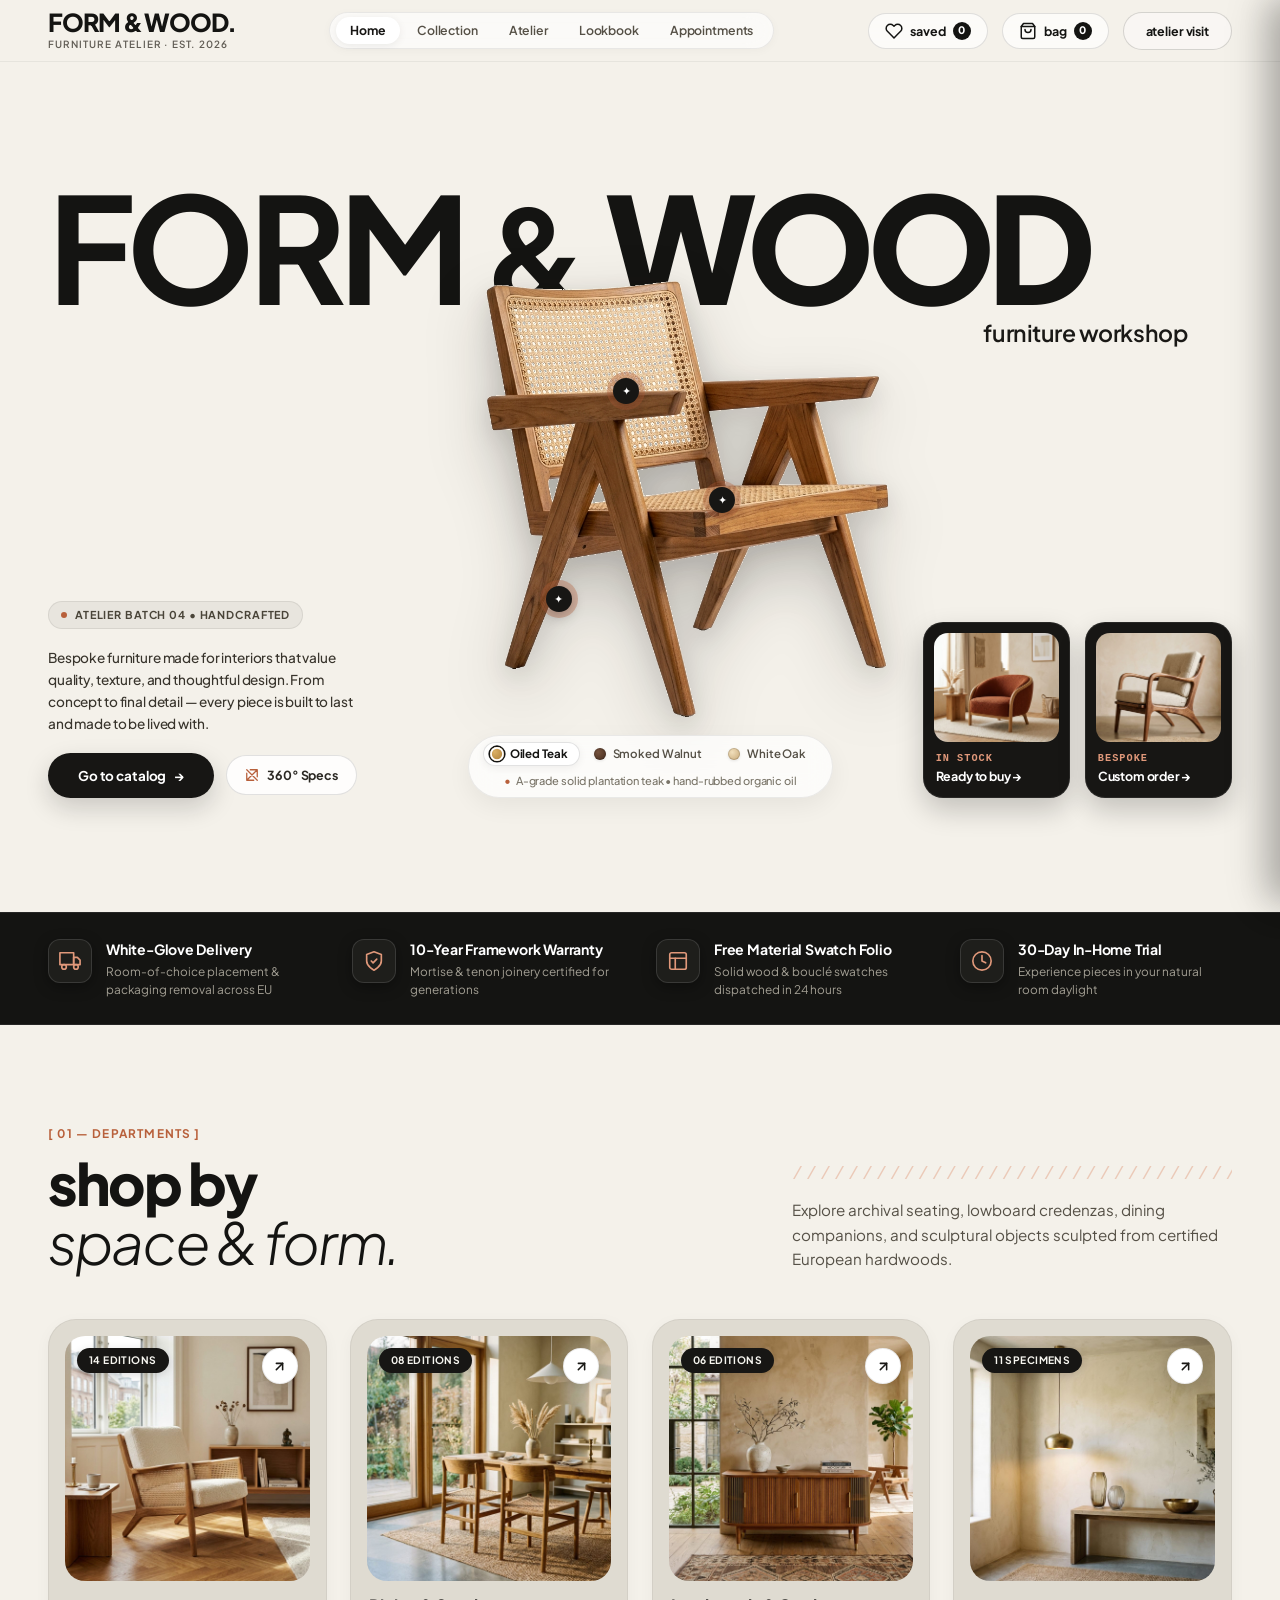
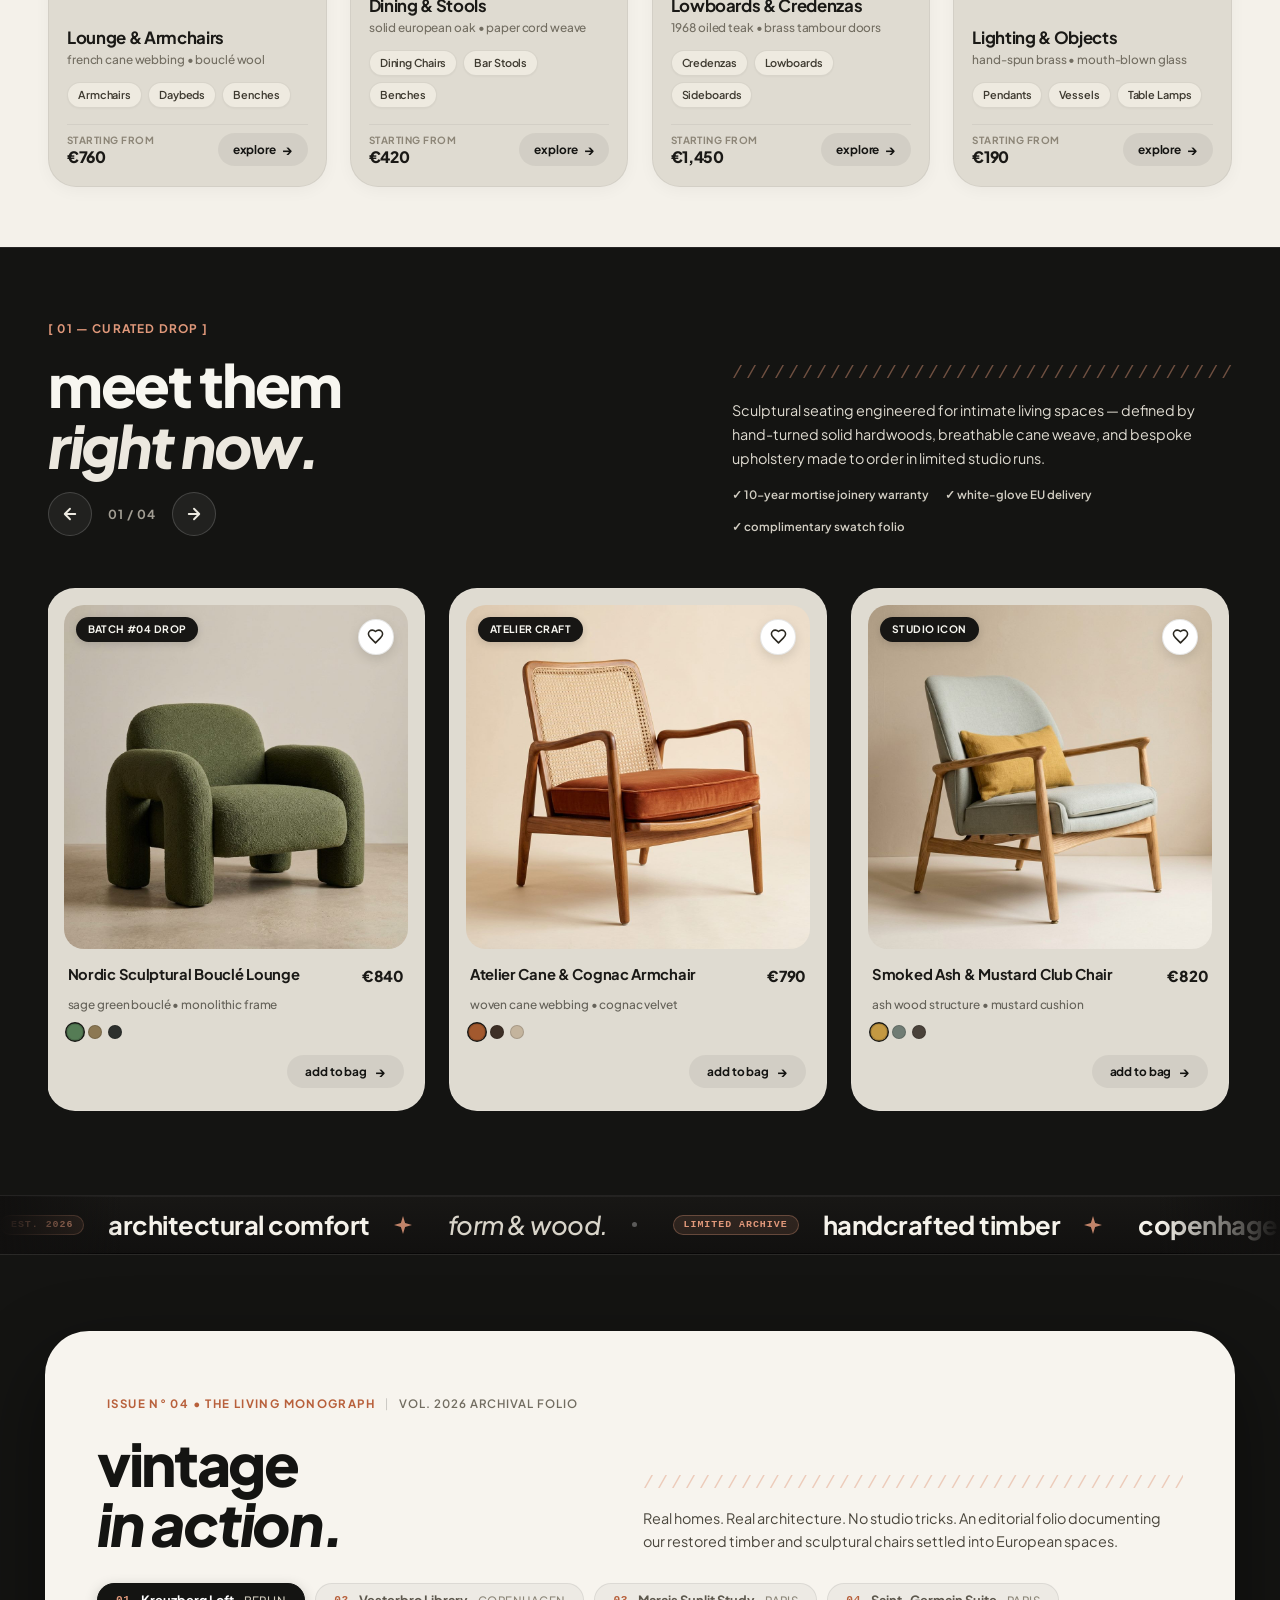
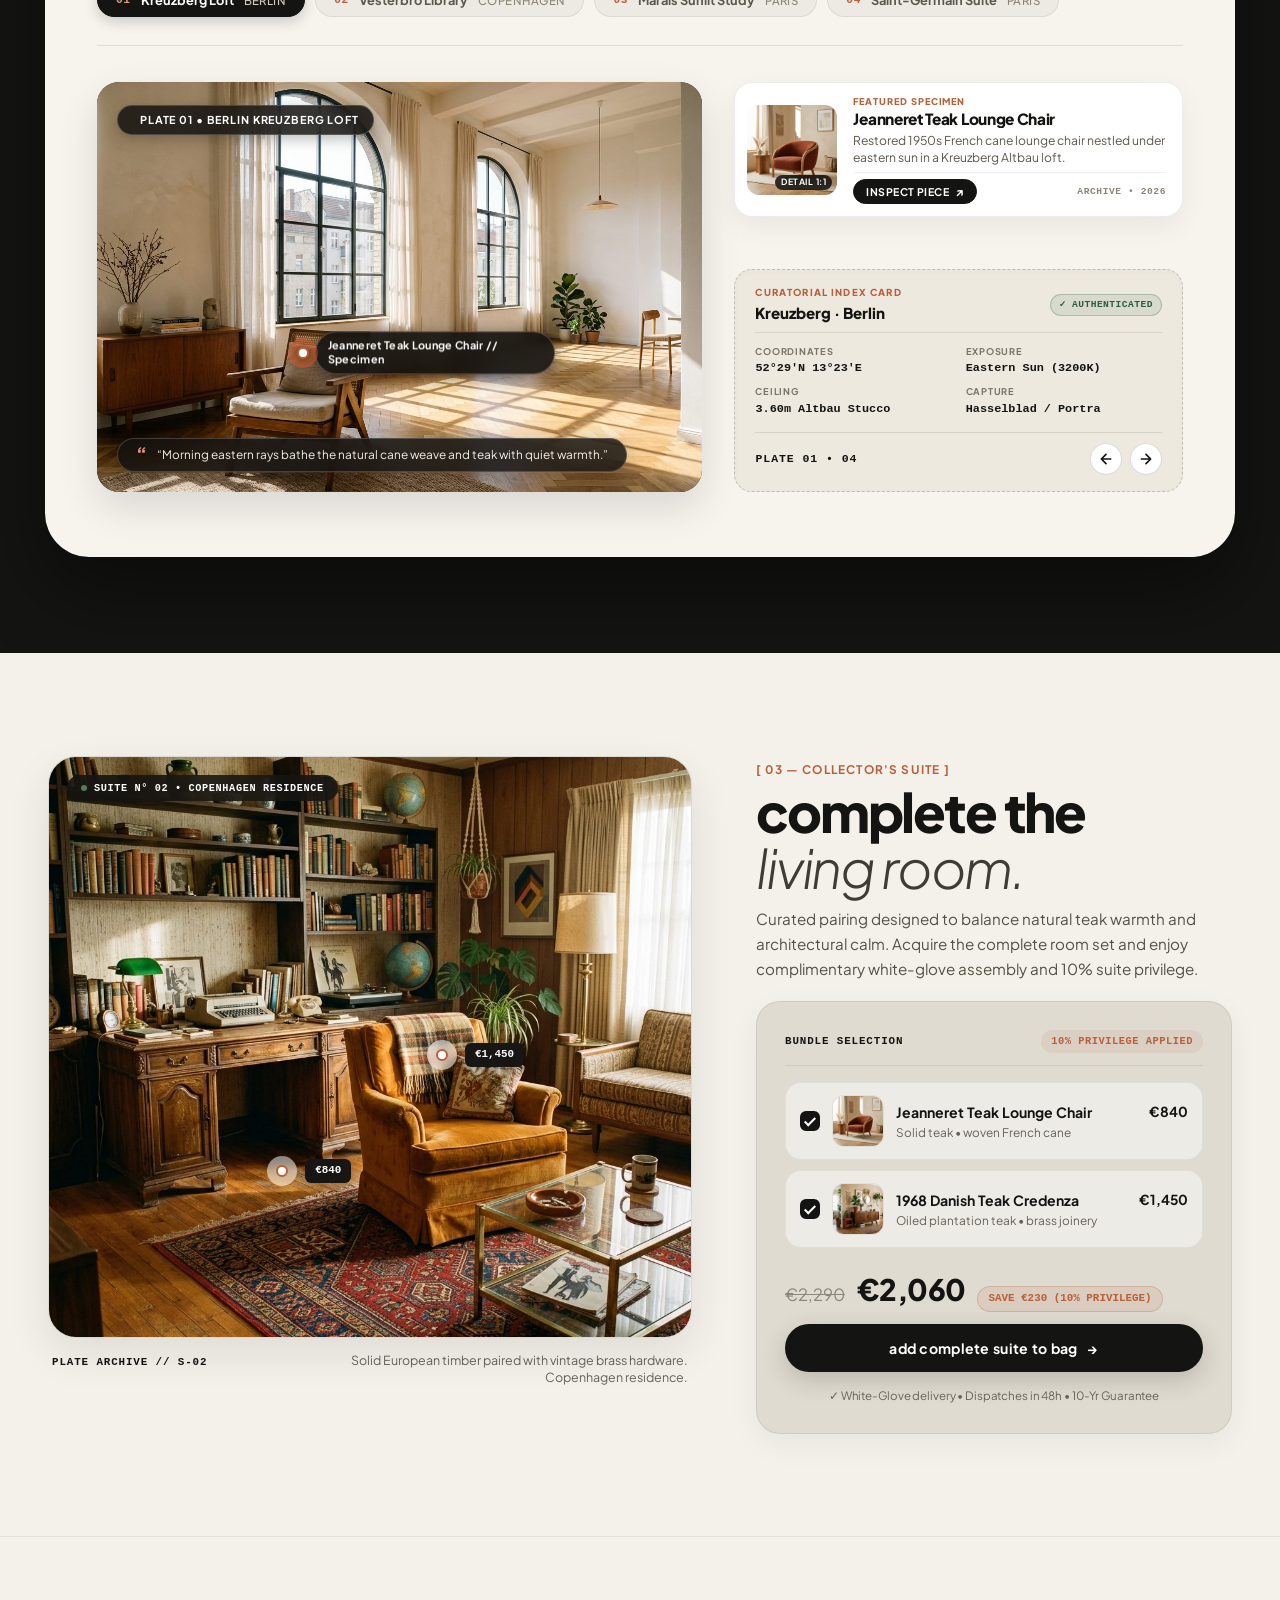
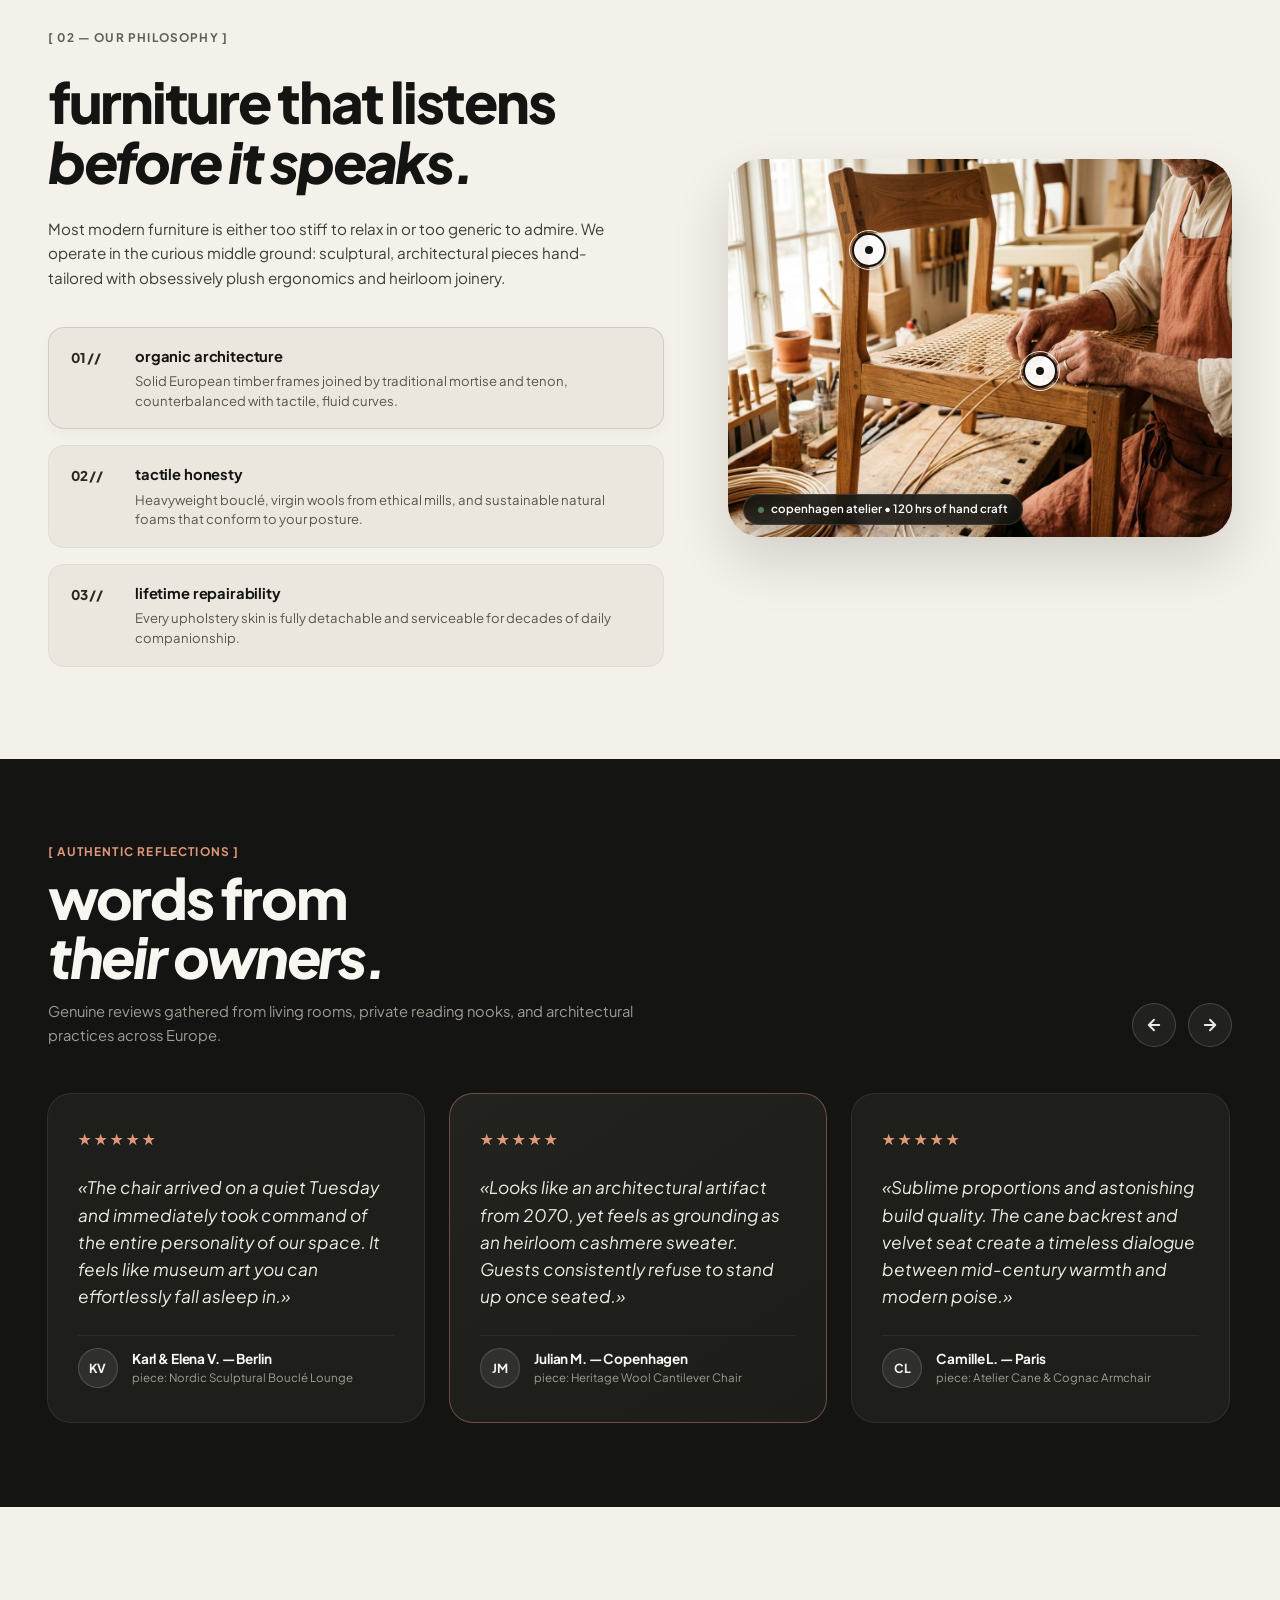
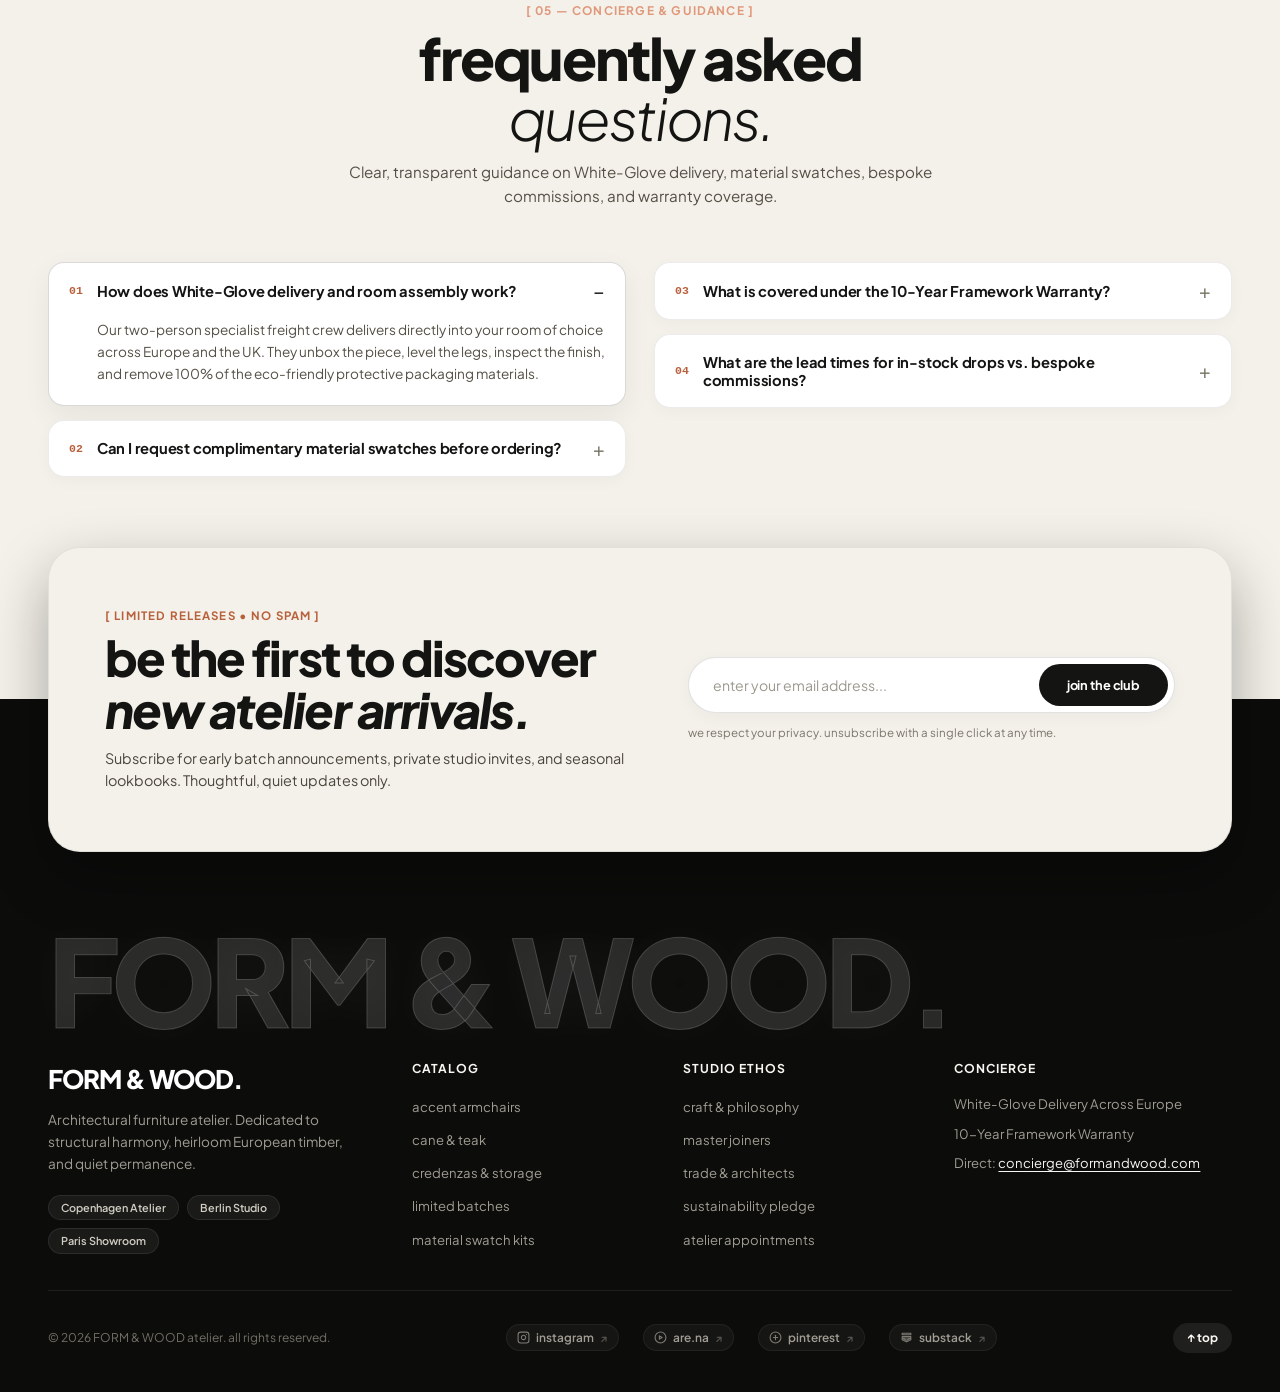
==== commit 014d7651: "Build complete suite of luxury internal pages: Collection, Product detail, Atelier story, Appointmen" ====
--- a/index.html
+++ b/index.html
@@ -5,7 +5,7 @@
     <meta charset="UTF-8">
     <meta name="viewport" content="width=device-width, initial-scale=1.0">
     <title>FORM &amp; WOOD — Architectural Furniture Atelier &amp; Handcrafted Seating</title>
-    
+
     <!-- Primary Meta Tags -->
     <meta name="title" content="FORM &amp; WOOD — Architectural Furniture Atelier &amp; Handcrafted Seating">
     <meta name="description"
@@ -171,14 +171,24 @@
 
                 <ul class="nav-center-links" role="menubar" aria-label="Main navigation categories">
                     <li role="none"><a href="#hero" class="nav-link active" role="menuitem">Home</a></li>
-                    <li role="none"><a href="#collection" class="nav-link" role="menuitem">Categories</a></li>
-                    <li role="none"><a href="#catalog" class="nav-link" role="menuitem">Chairs</a></li>
-                    <li role="none"><a href="#suite" class="nav-link" role="menuitem">Room Sets</a></li>
+                    <li role="none"><a href="shop.html" class="nav-link" role="menuitem">Collection</a></li>
+                    <li role="none"><a href="about.html" class="nav-link" role="menuitem">Atelier</a></li>
                     <li role="none"><a href="#vintage" class="nav-link" role="menuitem">Lookbook</a></li>
-                    <li role="none"><a href="#faq" class="nav-link" role="menuitem">FAQ &amp; Help</a></li>
+                    <li role="none"><a href="contact.html" class="nav-link" role="menuitem">Appointments</a></li>
                 </ul>
 
                 <div class="nav-actions">
+                    <a href="wishlist.html" class="nav-bag-btn" id="openWishlistBtn" aria-label="Saved Wishlist" title="Saved Wishlist" style="text-decoration:none;">
+                        <span class="bag-icon">
+                            <svg width="18" height="18" viewBox="0 0 24 24" fill="none" stroke="currentColor"
+                                stroke-width="2" stroke-linecap="round" stroke-linejoin="round">
+                                <path d="M20.84 4.61a5.5 5.5 0 0 0-7.78 0L12 5.67l-1.06-1.06a5.5 5.5 0 0 0-7.78 7.78l1.06 1.06L12 21.23l7.78-7.78 1.06-1.06a5.5 5.5 0 0 0 0-7.78z"></path>
+                            </svg>
+                        </span>
+                        <span class="bag-label">saved</span>
+                        <span class="bag-count wishlist-count-badge" id="wishlistCountBadge">0</span>
+                    </a>
+
                     <button type="button" class="nav-bag-btn" id="openCartBtn" aria-label="Open Shopping Bag">
                         <span class="bag-icon">
                             <svg width="18" height="18" viewBox="0 0 24 24" fill="none" stroke="currentColor"
@@ -191,7 +201,7 @@
                         <span class="bag-label">bag</span>
                         <span class="bag-count" id="cartCountBadge">0</span>
                     </button>
-                    <a href="#contact" class="nav-contact-pill">atelier visit</a>
+                    <a href="contact.html" class="nav-contact-pill">atelier visit</a>
                     <button type="button" class="mobile-toggle" id="mobileMenuBtn" aria-label="Toggle navigation menu">
                         <span class="bar"></span>
                         <span class="bar"></span>
@@ -209,15 +219,13 @@
                 aria-label="Close menu">&times;</button>
         </div>
         <ul class="mobile-nav-list">
-            <li><a href="#hero" class="mobile-nav-link">home</a></li>
-            <li><a href="#collection" class="mobile-nav-link">categories</a></li>
-            <li><a href="#catalog" class="mobile-nav-link">chairs</a></li>
-            <li><a href="#suite" class="mobile-nav-link">room sets</a></li>
+            <li><a href="index.html" class="mobile-nav-link active">home</a></li>
+            <li><a href="shop.html" class="mobile-nav-link">the collection</a></li>
+            <li><a href="about.html" class="mobile-nav-link">atelier &amp; heritage</a></li>
             <li><a href="#vintage" class="mobile-nav-link">lookbook</a></li>
-            <li><a href="#craft" class="mobile-nav-link">craft &amp; materials</a></li>
-            <li><a href="#stories" class="mobile-nav-link">reviews &amp; spaces</a></li>
-            <li><a href="#faq" class="mobile-nav-link">faq &amp; help</a></li>
-            <li><a href="#contact" class="mobile-nav-link">contact &amp; showroom</a></li>
+            <li><a href="contact.html" class="mobile-nav-link">appointments &amp; concierge</a></li>
+            <li><a href="cart.html" class="mobile-nav-link">full shopping bag</a></li>
+            <li><a href="wishlist.html" class="mobile-nav-link">saved pieces</a></li>
         </ul>
         <div class="mobile-drawer-footer">
             <p>handcrafted furniture &bull; bespoke commissions</p>
@@ -686,7 +694,9 @@
                             ///////////////////////////////////////////////////
                         </div>
                         <p class="spotlight-desc">
-                            Sculptural seating engineered for intimate living spaces &mdash; defined by hand-turned solid hardwoods, breathable cane weave, and bespoke upholstery made to order in limited studio runs.
+                            Sculptural seating engineered for intimate living spaces &mdash; defined by hand-turned
+                            solid hardwoods, breathable cane weave, and bespoke upholstery made to order in limited
+                            studio runs.
                         </p>
                         <div class="spotlight-perks">
                             <span class="perk-item">✓ 10-year mortise joinery warranty</span>
@@ -745,9 +755,9 @@
                     </article>
 
                     <!-- Card 2 -->
-                    <article class="chair-card" data-product-id="c2"
-                        data-name="Atelier Cane & Cognac Armchair" data-price="790"
-                        data-img="assets/images/chair-decisions.jpg" data-material="woven cane webbing · cognac velvet">
+                    <article class="chair-card" data-product-id="c2" data-name="Atelier Cane & Cognac Armchair"
+                        data-price="790" data-img="assets/images/chair-decisions.jpg"
+                        data-material="woven cane webbing · cognac velvet">
                         <div class="chair-card-image-wrap">
                             <span class="chair-badge-pill">atelier craft</span>
                             <button type="button" class="chair-wishlist-btn" aria-label="Save to wishlist"
@@ -760,8 +770,8 @@
                                     </path>
                                 </svg>
                             </button>
-                            <img src="assets/images/chair-decisions.jpg"
-                                alt="Atelier Cane & Cognac Armchair armchair" class="chair-card-image">
+                            <img src="assets/images/chair-decisions.jpg" alt="Atelier Cane & Cognac Armchair armchair"
+                                class="chair-card-image">
                             <div class="card-hover-actions">
                                 <button type="button" class="btn-quick-view" data-product="c2">quick view</button>
                             </div>
@@ -837,8 +847,9 @@
                     </article>
 
                     <!-- Card 4 -->
-                    <article class="chair-card" data-product-id="c4" data-name="Minimalist Oak & Linen Lounge" data-price="760"
-                        data-img="assets/images/chair-silent.jpg" data-material="oatmeal textured linen · curved oak">
+                    <article class="chair-card" data-product-id="c4" data-name="Minimalist Oak & Linen Lounge"
+                        data-price="760" data-img="assets/images/chair-silent.jpg"
+                        data-material="oatmeal textured linen · curved oak">
                         <div class="chair-card-image-wrap">
                             <span class="chair-badge-pill">minimalist</span>
                             <button type="button" class="chair-wishlist-btn" aria-label="Save to wishlist"
@@ -1304,8 +1315,8 @@
 
                     <div class="philosophy-media-col">
                         <div class="craft-image-frame">
-                            <img src="assets/images/craft_cane_weaving.jpg" alt="Artisan hand-weaving natural cane onto a solid teak chair frame"
-                                class="craft-img">
+                            <img src="assets/images/craft_cane_weaving.jpg"
+                                alt="Artisan hand-weaving natural cane onto a solid teak chair frame" class="craft-img">
 
                             <!-- Interactive Craft Hotspots -->
                             <div class="craft-hotspot hotspot-1" style="top: 24%; left: 28%;">
@@ -1315,7 +1326,8 @@
                                 </button>
                                 <div class="hotspot-tooltip">
                                     <strong>Mortise &amp; Tenon Joinery</strong>
-                                    <span>Solid teak frames locked by hand-cut joints, no screws, built to last generations.</span>
+                                    <span>Solid teak frames locked by hand-cut joints, no screws, built to last
+                                        generations.</span>
                                 </div>
                             </div>
 
@@ -1326,7 +1338,8 @@
                                 </button>
                                 <div class="hotspot-tooltip">
                                     <strong>Hand-Woven Natural Cane</strong>
-                                    <span>Each strand is soaked, woven and tensioned by hand for a breathable, lasting seat.</span>
+                                    <span>Each strand is soaked, woven and tensioned by hand for a breathable, lasting
+                                        seat.</span>
                                 </div>
                             </div>
 
@@ -1426,7 +1439,8 @@
                     <article class="story-card">
                         <div class="story-rating" aria-label="5 out of 5 stars">★★★★★</div>
                         <p class="story-quote">
-                            &laquo;In our sunlit studio in Stockholm, this minimalist oak &amp; linen lounge chair has become the sanctuary
+                            &laquo;In our sunlit studio in Stockholm, this minimalist oak &amp; linen lounge chair has
+                            become the sanctuary
                             for slow mornings. The curved oak joinery is flawless under hand.&raquo;
                         </p>
                         <div class="story-author-wrap">
@@ -1546,7 +1560,8 @@
                             <em>new atelier arrivals.</em>
                         </h2>
                         <p class="newsletter-desc">
-                            Subscribe for early batch announcements, private studio invites, and seasonal lookbooks. Thoughtful, quiet updates only.
+                            Subscribe for early batch announcements, private studio invites, and seasonal lookbooks.
+                            Thoughtful, quiet updates only.
                         </p>
                     </div>
 
@@ -1590,22 +1605,22 @@
                 <div class="footer-col">
                     <h4 class="footer-col-title">catalog</h4>
                     <ul class="footer-links-list">
-                        <li><a href="#catalog" class="footer-link">accent armchairs</a></li>
-                        <li><a href="#catalog" class="footer-link">sculptural seating</a></li>
-                        <li><a href="#vintage" class="footer-link">vintage in action</a></li>
-                        <li><a href="#catalog" class="footer-link">limited batches</a></li>
-                        <li><a href="#craft" class="footer-link">material swatch kits</a></li>
+                        <li><a href="shop.html" class="footer-link">accent armchairs</a></li>
+                        <li><a href="shop.html?filter=cane" class="footer-link">cane &amp; teak</a></li>
+                        <li><a href="shop.html?filter=storage" class="footer-link">credenzas &amp; storage</a></li>
+                        <li><a href="shop.html?filter=limited" class="footer-link">limited batches</a></li>
+                        <li><a href="contact.html?type=swatch" class="footer-link">material swatch kits</a></li>
                     </ul>
                 </div>
 
                 <div class="footer-col">
                     <h4 class="footer-col-title">studio ethos</h4>
                     <ul class="footer-links-list">
-                        <li><a href="#craft" class="footer-link">craft &amp; philosophy</a></li>
-                        <li><a href="#stories" class="footer-link">client stories</a></li>
-                        <li><a href="#contact" class="footer-link">trade &amp; architects</a></li>
-                        <li><a href="#hero" class="footer-link">sustainability pledge</a></li>
-                        <li><a href="#contact" class="footer-link">atelier appointments</a></li>
+                        <li><a href="about.html" class="footer-link">craft &amp; philosophy</a></li>
+                        <li><a href="about.html#artisans" class="footer-link">master joiners</a></li>
+                        <li><a href="contact.html" class="footer-link">trade &amp; architects</a></li>
+                        <li><a href="about.html#sustainability" class="footer-link">sustainability pledge</a></li>
+                        <li><a href="contact.html" class="footer-link">atelier appointments</a></li>
                     </ul>
                 </div>
 
@@ -1709,7 +1724,10 @@
                 <span class="cart-subtotal-price" id="cartSubtotalPrice">&euro;0</span>
             </div>
             <p class="cart-shipping-notice">inclusive of white-glove packaging &bull; vat included</p>
-            <button type="button" class="btn-checkout" id="checkoutBtn">proceed to atelier checkout &rarr;</button>
+            <div style="display: flex; gap: 10px; margin-top: 14px;">
+                <a href="cart.html" class="btn-shop-empty" style="flex:1; text-align:center; padding: 14px; text-decoration:none; background:rgba(20,20,18,0.06); color:var(--text-dark); border-radius:var(--radius-pill); font-weight:700;">view bag</a>
+                <button type="button" class="btn-checkout" id="checkoutBtn" style="flex:1.8;">proceed to checkout &rarr;</button>
+            </div>
         </div>
     </aside>
 
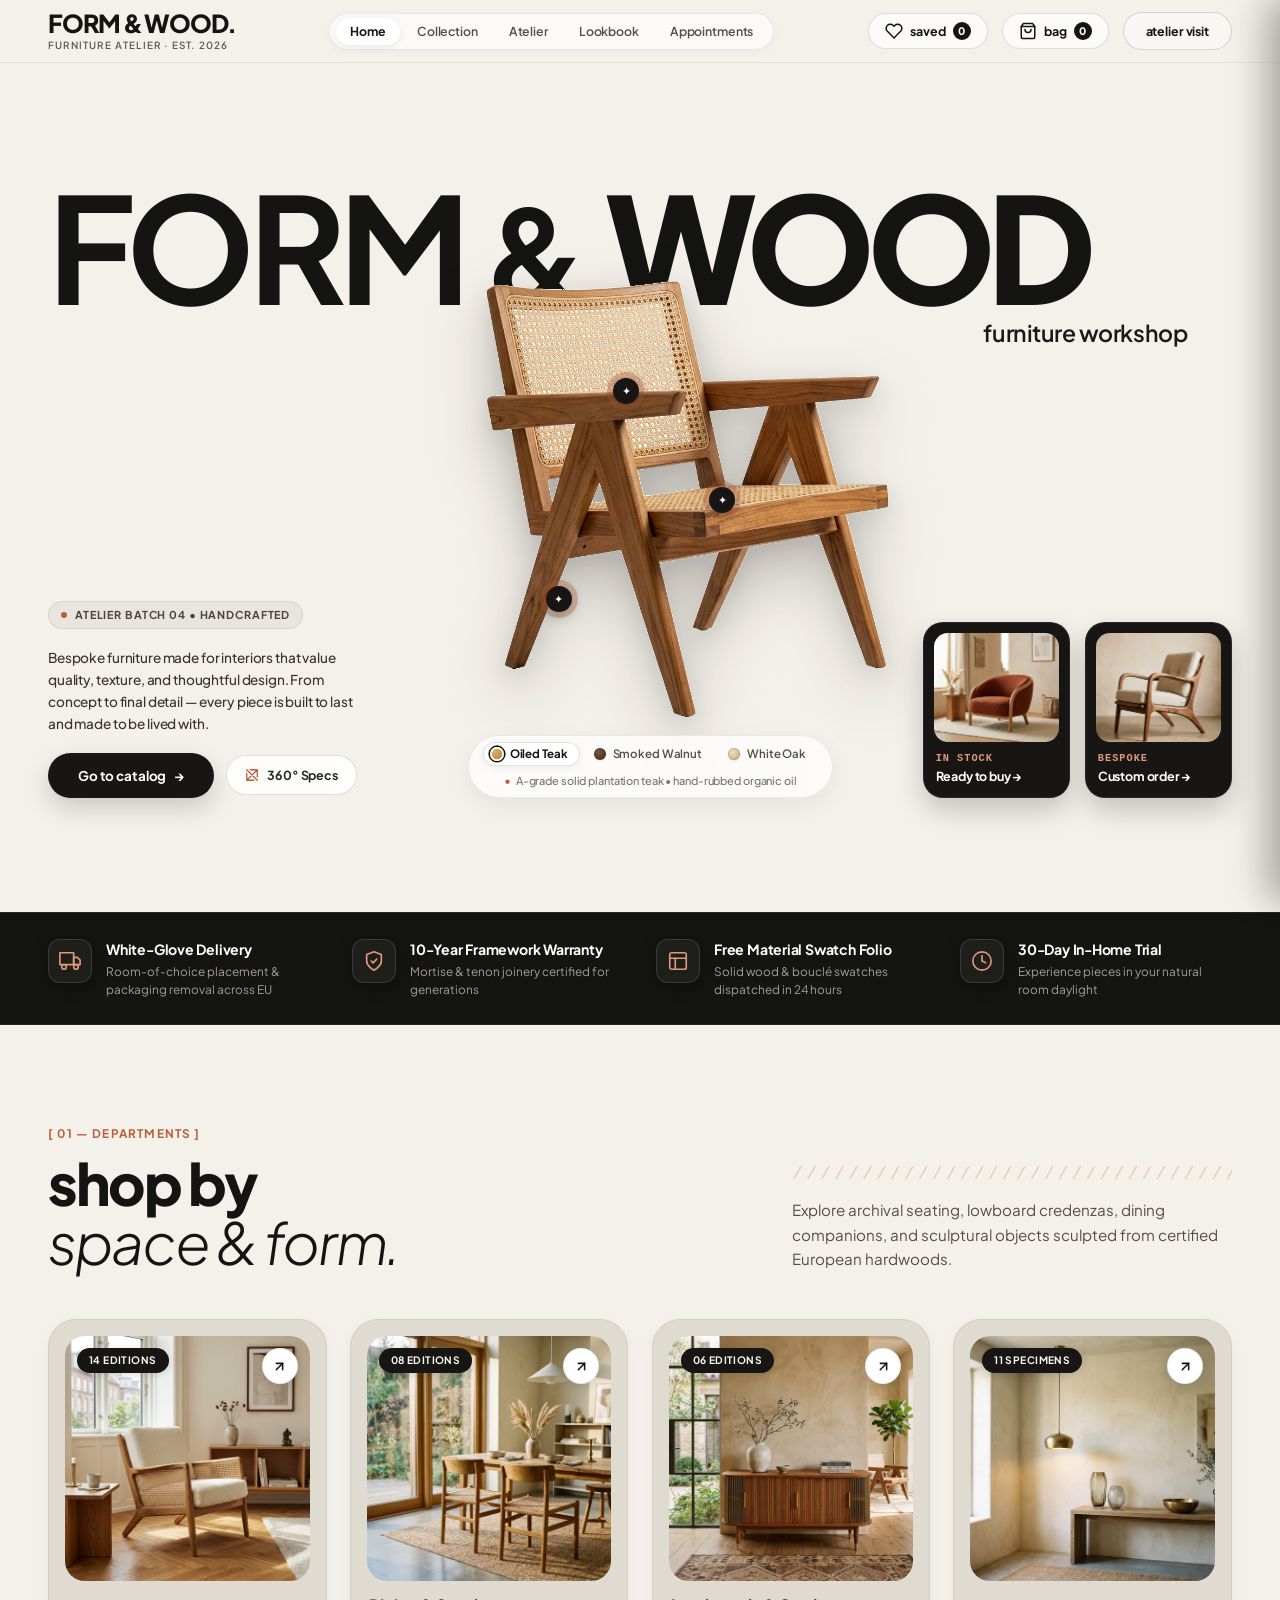
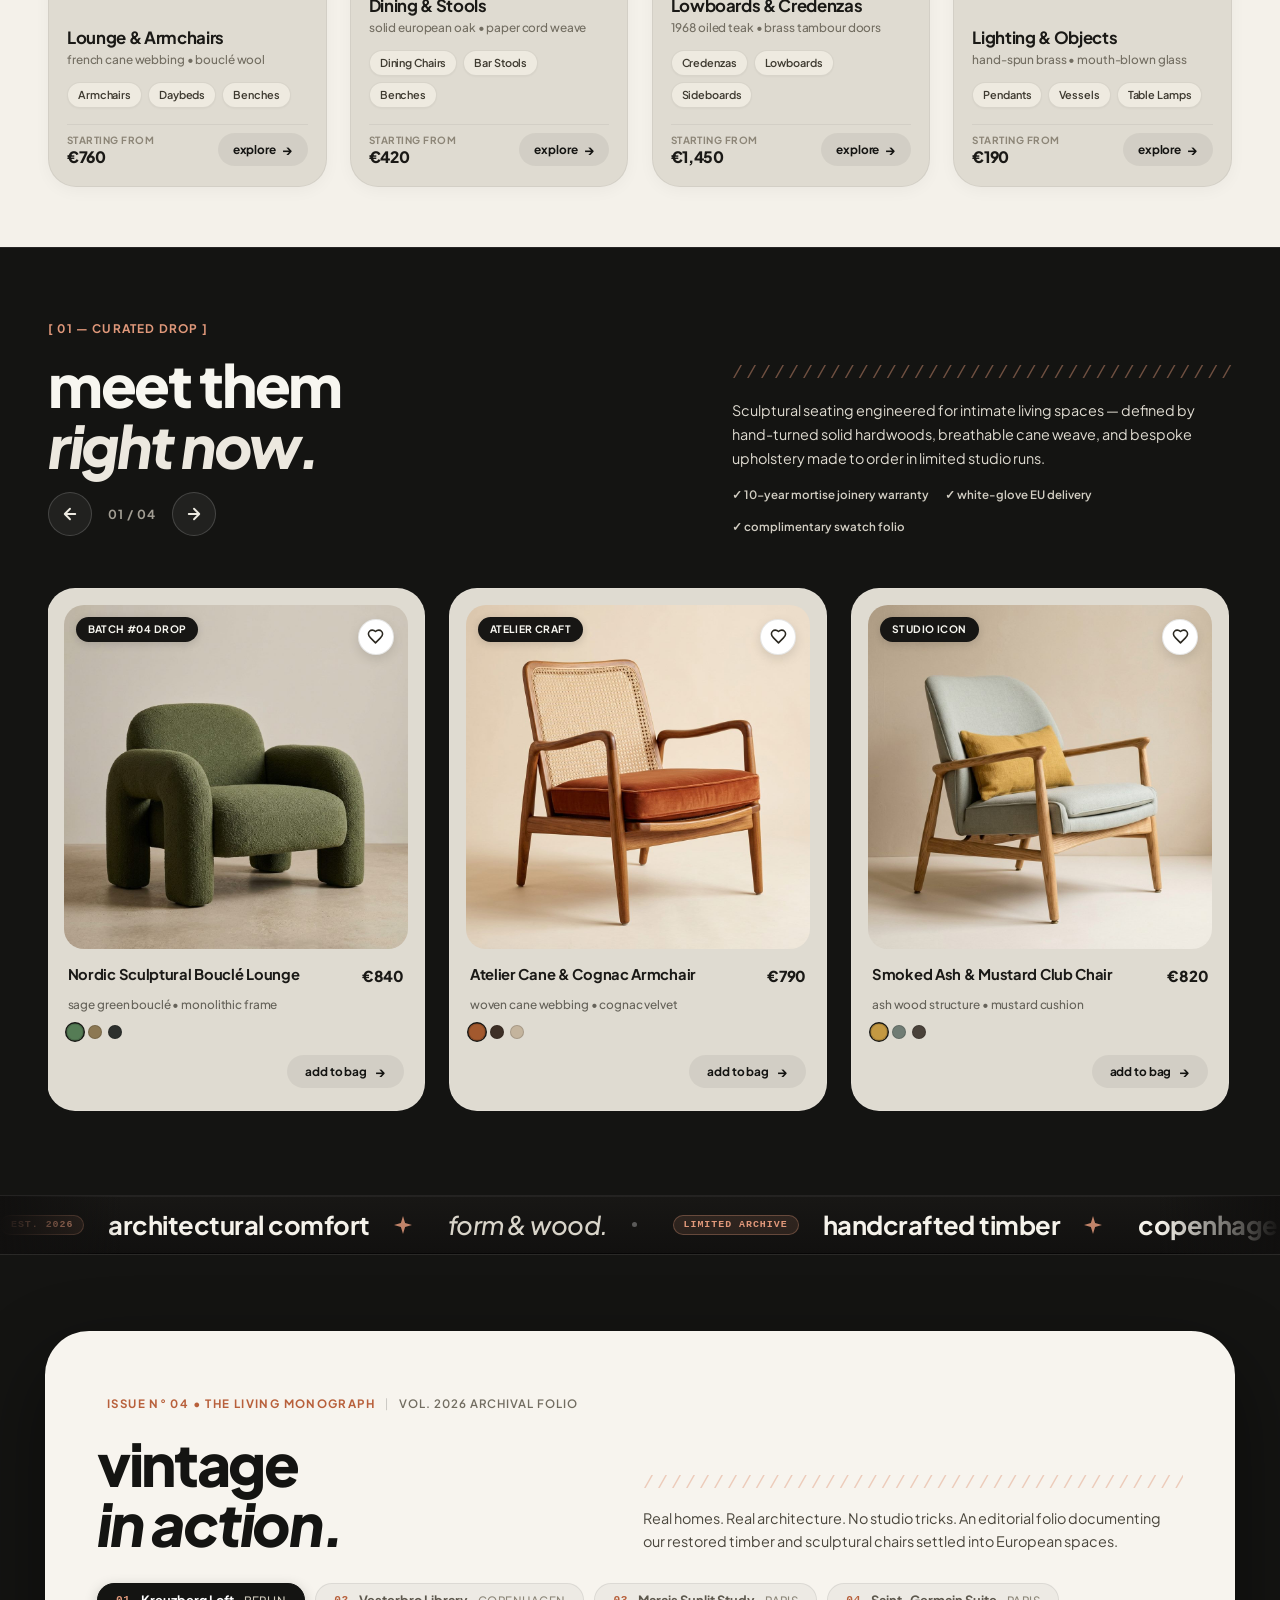
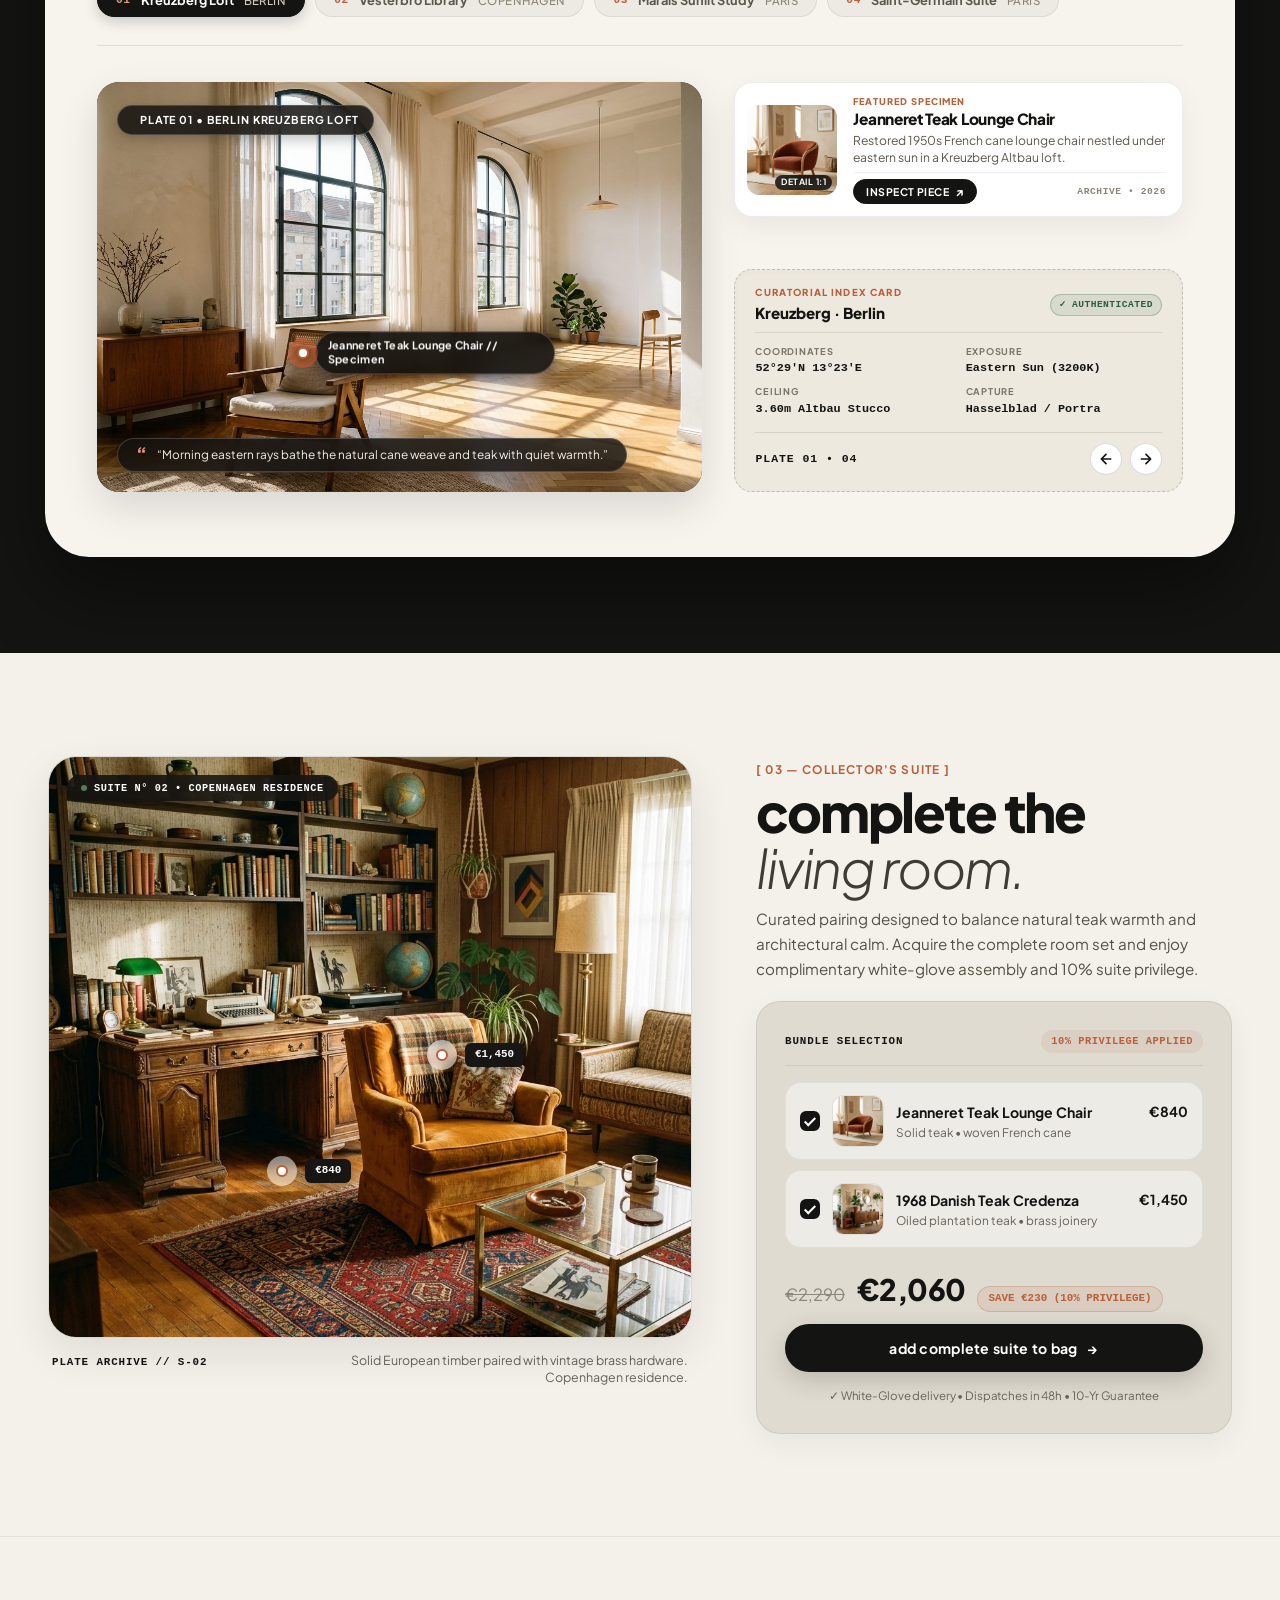
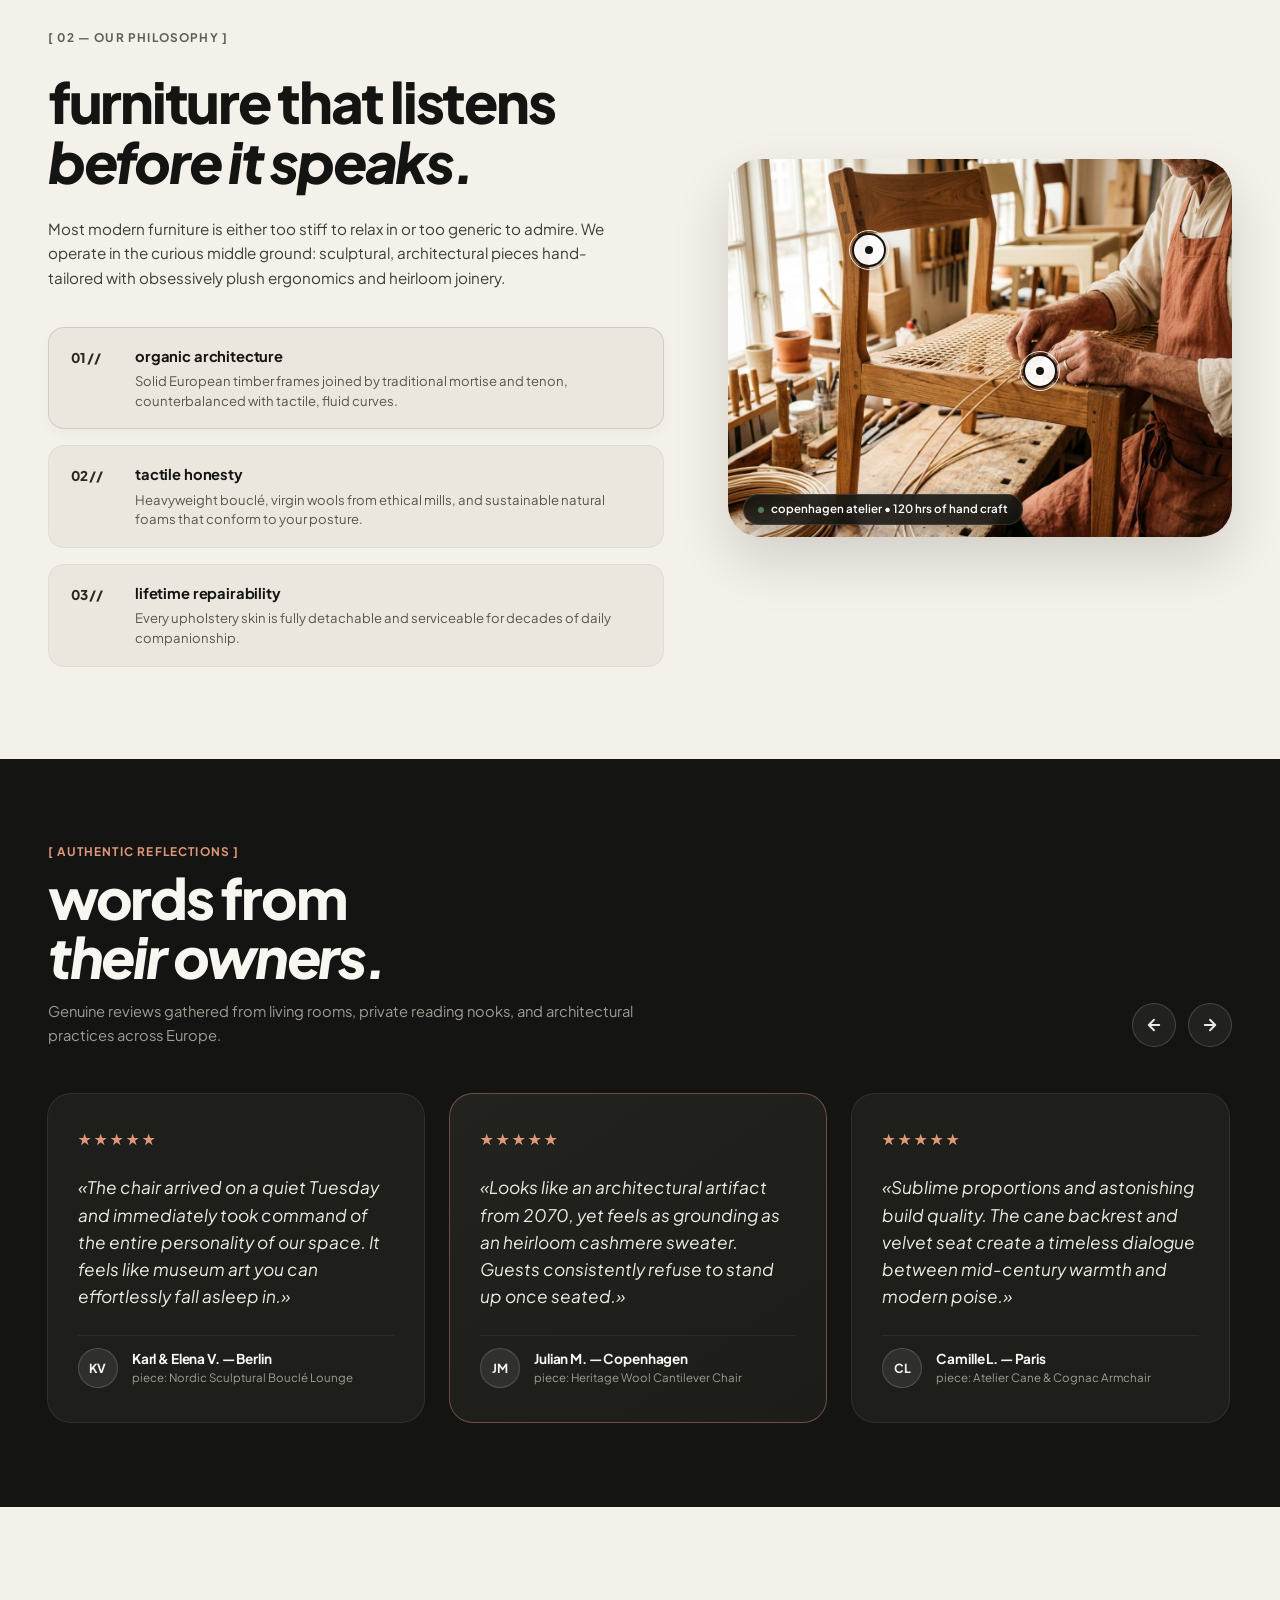
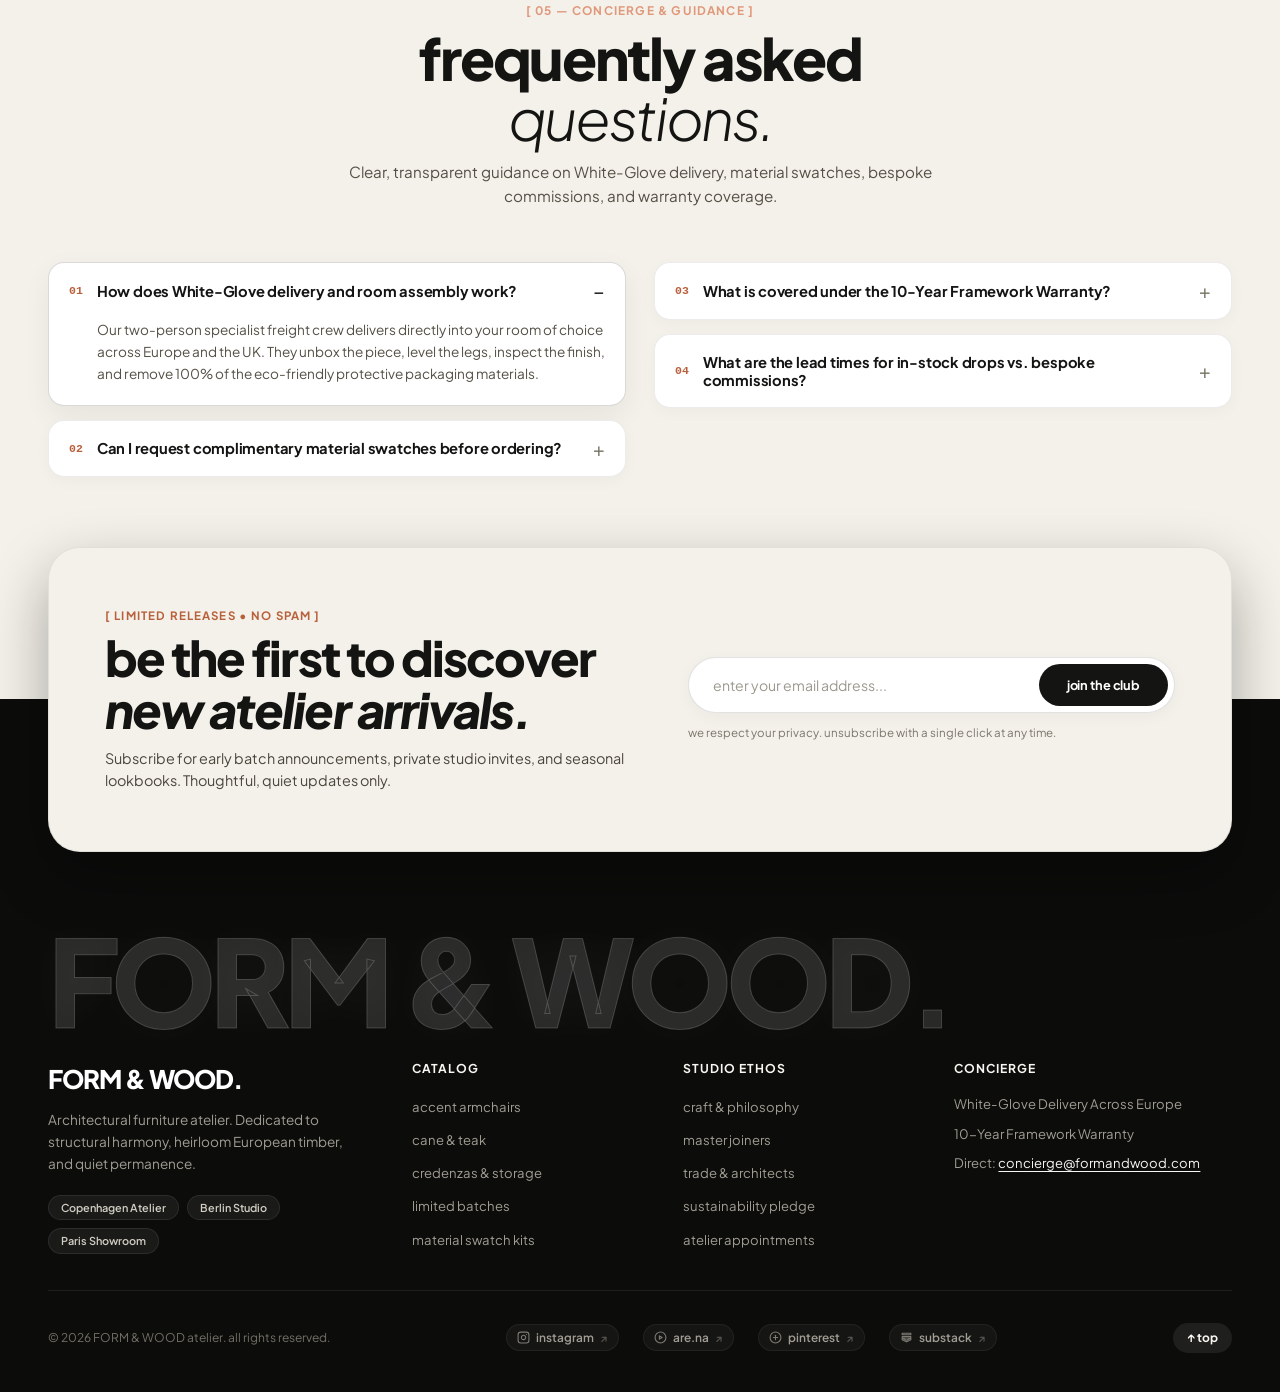
==== commit b5cb9b00: "Refactor container layout architecture, enhance mobile drawer & header responsiveness, and polish UI" ====
--- a/index.html
+++ b/index.html
@@ -153,7 +153,7 @@
     <!-- Stylesheets -->
     <link rel="stylesheet" href="css/owl.carousel.min.css">
     <link rel="stylesheet" href="css/owl.theme.default.min.css">
-    <link rel="stylesheet" href="css/style.css?v=5.3">
+    <link rel="stylesheet" href="css/style.css?v=6.0">
 </head>
 
 <body>
@@ -189,7 +189,7 @@
                         <span class="bag-count wishlist-count-badge" id="wishlistCountBadge">0</span>
                     </a>
 
-                    <button type="button" class="nav-bag-btn" id="openCartBtn" aria-label="Open Shopping Bag">
+                    <a href="cart.html" class="nav-bag-btn" id="openCartBtn" aria-label="Open Shopping Bag" title="Shopping Bag" style="text-decoration:none;">
                         <span class="bag-icon">
                             <svg width="18" height="18" viewBox="0 0 24 24" fill="none" stroke="currentColor"
                                 stroke-width="2" stroke-linecap="round" stroke-linejoin="round">
@@ -200,7 +200,7 @@
                         </span>
                         <span class="bag-label">bag</span>
                         <span class="bag-count" id="cartCountBadge">0</span>
-                    </button>
+                    </a>
                     <a href="contact.html" class="nav-contact-pill">atelier visit</a>
                     <button type="button" class="mobile-toggle" id="mobileMenuBtn" aria-label="Toggle navigation menu">
                         <span class="bar"></span>
@@ -218,15 +218,17 @@
             <button type="button" class="drawer-close-btn" id="closeMobileMenuBtn"
                 aria-label="Close menu">&times;</button>
         </div>
-        <ul class="mobile-nav-list">
-            <li><a href="index.html" class="mobile-nav-link active">home</a></li>
-            <li><a href="shop.html" class="mobile-nav-link">the collection</a></li>
-            <li><a href="about.html" class="mobile-nav-link">atelier &amp; heritage</a></li>
-            <li><a href="#vintage" class="mobile-nav-link">lookbook</a></li>
-            <li><a href="contact.html" class="mobile-nav-link">appointments &amp; concierge</a></li>
-            <li><a href="cart.html" class="mobile-nav-link">full shopping bag</a></li>
-            <li><a href="wishlist.html" class="mobile-nav-link">saved pieces</a></li>
-        </ul>
+        <div class="mobile-drawer-body">
+            <ul class="mobile-nav-list">
+                <li><a href="index.html" class="mobile-nav-link active">Home</a></li>
+                <li><a href="shop.html" class="mobile-nav-link">The Collection</a></li>
+                <li><a href="about.html" class="mobile-nav-link">Atelier &amp; Heritage</a></li>
+                <li><a href="#vintage" class="mobile-nav-link">Lookbook</a></li>
+                <li><a href="contact.html" class="mobile-nav-link">Appointments &amp; Concierge</a></li>
+                <li><a href="cart.html" class="mobile-nav-link">Full Shopping Bag</a></li>
+                <li><a href="wishlist.html" class="mobile-nav-link">Saved Pieces</a></li>
+            </ul>
+        </div>
         <div class="mobile-drawer-footer">
             <p>handcrafted furniture &bull; bespoke commissions</p>
             <a href="mailto:concierge@formandwood.com">concierge@formandwood.com</a>
--- a/css/style.css
+++ b/css/style.css
@@ -130,11 +130,14 @@
   display: flex;
   justify-content: space-between;
   align-items: center;
+  gap: 12px;
 }
 
 .nav-left {
   display: flex;
   align-items: center;
+  flex-shrink: 0;
+  min-width: 0;
 }
 
 .brand-logo {
@@ -142,13 +145,16 @@
   flex-direction: column;
   text-decoration: none;
   color: var(--text-dark);
+  white-space: nowrap;
+  flex-shrink: 0;
 }
 
 .logo-main {
   font-size: 1.55rem;
   font-weight: 800;
   letter-spacing: -0.05em;
-  line-height: 1;
+  line-height: 1.05;
+  white-space: nowrap;
 }
 
 .logo-sub {
@@ -158,6 +164,7 @@
   letter-spacing: 0.12em;
   color: var(--text-muted);
   margin-top: 2px;
+  white-space: nowrap;
 }
 
 .nav-center-links {
@@ -335,17 +342,20 @@
   position: fixed;
   top: 0;
   right: 0;
-  width: min(320px, 86vw);
+  width: min(340px, 86vw);
   height: 100%;
+  height: 100dvh;
   background: var(--bg-cream);
   z-index: 200;
   padding: 32px 28px;
   display: flex;
   flex-direction: column;
-  justify-content: space-between;
+  justify-content: flex-start;
   box-shadow: -10px 0 30px rgba(0, 0, 0, 0.15);
   transform: translateX(100%);
   transition: transform 0.4s cubic-bezier(0.2, 0.8, 0.2, 1);
+  overflow-y: auto;
+  -webkit-overflow-scrolling: touch;
 }
 
 .mobile-drawer.open {
@@ -356,22 +366,40 @@
   display: flex;
   justify-content: space-between;
   align-items: center;
-  margin-bottom: 32px;
+  margin-bottom: 28px;
+  padding-bottom: 20px;
+  border-bottom: 1px solid rgba(20, 20, 18, 0.08);
+  flex-shrink: 0;
 }
 
 .mobile-drawer-title {
-  font-size: 1.4rem;
+  font-size: 1.35rem;
   font-weight: 800;
   letter-spacing: -0.04em;
+  color: var(--text-dark);
 }
 
 .drawer-close-btn {
   background: none;
   border: none;
-  font-size: 2rem;
+  font-size: 1.85rem;
   line-height: 1;
   cursor: pointer;
   color: var(--text-dark);
+  padding: 4px;
+  transition: transform 0.2s ease, color 0.2s ease;
+}
+
+.drawer-close-btn:hover {
+  color: var(--accent-terracotta);
+  transform: rotate(90deg);
+}
+
+.mobile-drawer-body {
+  flex: 1 0 auto;
+  display: flex;
+  flex-direction: column;
+  margin-bottom: 28px;
 }
 
 .mobile-nav-list {
@@ -379,6 +407,8 @@
   display: flex;
   flex-direction: column;
   gap: 18px;
+  margin: 0;
+  padding: 0;
 }
 
 .mobile-nav-link {
@@ -387,22 +417,38 @@
   color: var(--text-dark);
   text-decoration: none;
   letter-spacing: -0.02em;
+  display: inline-flex;
+  align-items: center;
+  transition: color 0.2s ease, transform 0.2s ease;
+}
+
+.mobile-nav-link:hover,
+.mobile-nav-link.active {
+  color: var(--accent-terracotta);
+  transform: translateX(4px);
 }
 
 .mobile-drawer-footer {
-  font-size: 0.76rem;
+  margin-top: auto;
+  font-size: 0.8rem;
   color: var(--text-muted);
   display: flex;
   flex-direction: column;
-  gap: 6px;
-  border-top: 1px solid rgba(20, 20, 18, 0.1);
+  gap: 8px;
+  border-top: 1px solid rgba(20, 20, 18, 0.08);
   padding-top: 20px;
+  flex-shrink: 0;
 }
 
 .mobile-drawer-footer a {
   color: var(--text-dark);
   font-weight: 600;
   text-decoration: none;
+  transition: color 0.2s ease;
+}
+
+.mobile-drawer-footer a:hover {
+  color: var(--accent-terracotta);
 }
 
 /* =========================================
@@ -1295,16 +1341,21 @@
   text-decoration: none;
   color: var(--text-dark);
   transition: var(--transition);
+  cursor: default;
+  user-select: auto;
+  border: 1px solid rgba(255, 255, 255, 0.08);
+  position: relative;
+}
+
+.chairs-carousel .chair-card {
   cursor: grab;
   user-select: none;
-  border: 1px solid rgba(255, 255, 255, 0.08);
-  position: relative;
 }
 
 .chair-card:hover {
   transform: translateY(-8px);
   background-color: #ebe7de;
-  box-shadow: 0 26px 52px rgba(0, 0, 0, 0.6);
+  box-shadow: 0 20px 40px rgba(0, 0, 0, 0.12);
 }
 
 .chair-card-image-wrap {
@@ -1335,10 +1386,13 @@
   z-index: 2;
 }
 
-.chair-wishlist-btn {
+.chair-card-image-wrap .chair-wishlist-btn {
   position: absolute;
   top: 14px;
   right: 14px;
+}
+
+.chair-wishlist-btn {
   width: 36px;
   height: 36px;
   border-radius: 50%;
@@ -4636,6 +4690,38 @@
 
 /* 2. Tablets (Landscape & Portrait <= 992px) */
 @media (max-width: 992px) {
+  /* Header: Show icon without text on small screens */
+  .nav-bag-btn .bag-label {
+    display: none !important;
+  }
+
+  .nav-bag-btn {
+    padding: 7px 11px;
+    gap: 7px;
+    height: 38px;
+    width: auto;
+    min-width: auto;
+    border-radius: var(--radius-pill);
+    display: inline-flex;
+    align-items: center;
+    justify-content: center;
+  }
+
+  .nav-bag-btn .bag-icon {
+    display: flex;
+    align-items: center;
+    justify-content: center;
+  }
+
+  .nav-bag-btn .bag-icon svg {
+    width: 17px;
+    height: 17px;
+  }
+
+  .nav-actions {
+    gap: 10px;
+    align-items: center;
+  }
 
   /* 1. Hero Section */
   .hero-section {
@@ -5166,26 +5252,155 @@
   }
 }
 
-/* 4. Mobile Phones (<= 480px) */
-@media (max-width: 480px) {
-  /* Header */
+/* 4. Mobile Phones (<= 640px) - Header Architecture */
+@media (max-width: 640px) {
+  .header-container {
+    padding-top: 8px;
+    padding-bottom: 8px;
+  }
+
+  .navbar {
+    gap: 10px;
+  }
+
+  .nav-left {
+    flex-shrink: 0;
+    min-width: 0;
+  }
+
+  .brand-logo {
+    white-space: nowrap;
+    flex-shrink: 0;
+  }
+
   .brand-logo .logo-main {
-    font-size: 1.35rem;
+    font-size: clamp(1.15rem, 4.4vw, 1.35rem);
+    letter-spacing: -0.04em;
+    line-height: 1.08;
+    white-space: nowrap;
   }
 
   .brand-logo .logo-sub {
-    font-size: 0.58rem;
-  }
-
+    font-size: clamp(0.48rem, 1.8vw, 0.56rem);
+    letter-spacing: 0.08em;
+    white-space: nowrap;
+    margin-top: 2px;
+  }
+
+  .nav-actions {
+    gap: 8px;
+    flex-shrink: 0;
+    align-items: center;
+  }
+
+  /* Compact icon pill without text */
   .nav-bag-btn {
-    padding: 6px 12px;
-    font-size: 0.74rem;
+    width: auto;
+    min-width: auto;
+    height: 36px;
+    padding: 6px 10px;
+    border-radius: var(--radius-pill);
+    display: inline-flex;
+    align-items: center;
+    justify-content: center;
+    gap: 6px;
+    background: rgba(255, 255, 255, 0.75);
+    border: 1px solid rgba(20, 20, 18, 0.12);
+    box-shadow: 0 1px 4px rgba(20, 20, 18, 0.04);
+    transition: all 0.2s ease;
+  }
+
+  .nav-bag-btn:hover,
+  .nav-bag-btn:active {
+    background: #ffffff;
+    border-color: var(--text-dark);
+    transform: scale(0.96);
+  }
+
+  .nav-bag-btn .bag-label {
+    display: none !important;
+  }
+
+  .nav-bag-btn .bag-icon {
+    display: flex;
+    align-items: center;
+    justify-content: center;
+  }
+
+  .nav-bag-btn .bag-icon svg {
+    width: 16px;
+    height: 16px;
+  }
+
+  .nav-bag-btn .bag-count {
+    position: static;
+    min-width: 18px;
+    height: 18px;
+    padding: 0 4px;
+    border-radius: 50%;
+    font-size: 0.65rem;
+    font-weight: 800;
+    line-height: 18px;
+    border: none;
+    box-shadow: none;
+    display: inline-flex;
+    align-items: center;
+    justify-content: center;
   }
 
   .mobile-toggle {
     width: 36px;
     height: 36px;
-    padding: 8px;
+    border-radius: 50%;
+    padding: 9px;
+    background: rgba(255, 255, 255, 0.75);
+    border: 1px solid rgba(20, 20, 18, 0.12);
+    box-shadow: 0 1px 4px rgba(20, 20, 18, 0.04);
+    display: flex;
+    flex-direction: column;
+    justify-content: center;
+    gap: 4px;
+    align-items: center;
+    transition: all 0.2s ease;
+  }
+
+  .mobile-toggle:hover,
+  .mobile-toggle:active {
+    background: #ffffff;
+    border-color: var(--text-dark);
+    transform: scale(0.96);
+  }
+}
+
+/* 4b. Mobile Phones (<= 480px) */
+@media (max-width: 480px) {
+  .brand-logo .logo-main {
+    font-size: clamp(1.12rem, 4.2vw, 1.28rem);
+  }
+
+  .brand-logo .logo-sub {
+    font-size: 0.52rem;
+  }
+
+  .nav-actions {
+    gap: 7px;
+  }
+
+  .nav-bag-btn {
+    padding: 5px 9px;
+    gap: 5px;
+    height: 35px;
+  }
+
+  .mobile-toggle {
+    width: 35px;
+    height: 35px;
+    min-width: 35px;
+  }
+
+  .nav-bag-btn .bag-icon svg {
+    width: 15px;
+    height: 15px;
   }
 
   /* Hero Section */
@@ -5410,12 +5625,50 @@
 
 /* 5. Extra Compact Screens (<= 360px) */
 @media (max-width: 360px) {
+  .header-container {
+    padding-top: 6px;
+    padding-bottom: 6px;
+  }
+
   .hero-giant-word {
     font-size: 2rem;
   }
 
   .brand-logo .logo-main {
-    font-size: 1.2rem;
+    font-size: 1.05rem;
+  }
+
+  .brand-logo .logo-sub {
+    font-size: 0.46rem;
+    letter-spacing: 0.06em;
+  }
+
+  .nav-actions {
+    gap: 5px;
+  }
+
+  .nav-bag-btn {
+    padding: 4px 7px;
+    gap: 4px;
+    height: 32px;
+  }
+
+  .mobile-toggle {
+    width: 32px;
+    height: 32px;
+    min-width: 32px;
+    padding: 7px;
+  }
+
+  .nav-bag-btn .bag-icon svg {
+    width: 14px;
+    height: 14px;
+  }
+
+  .nav-bag-btn .bag-count {
+    min-width: 16px;
+    height: 16px;
+    font-size: 0.58rem;
   }
 
   .hero-featured-image {
